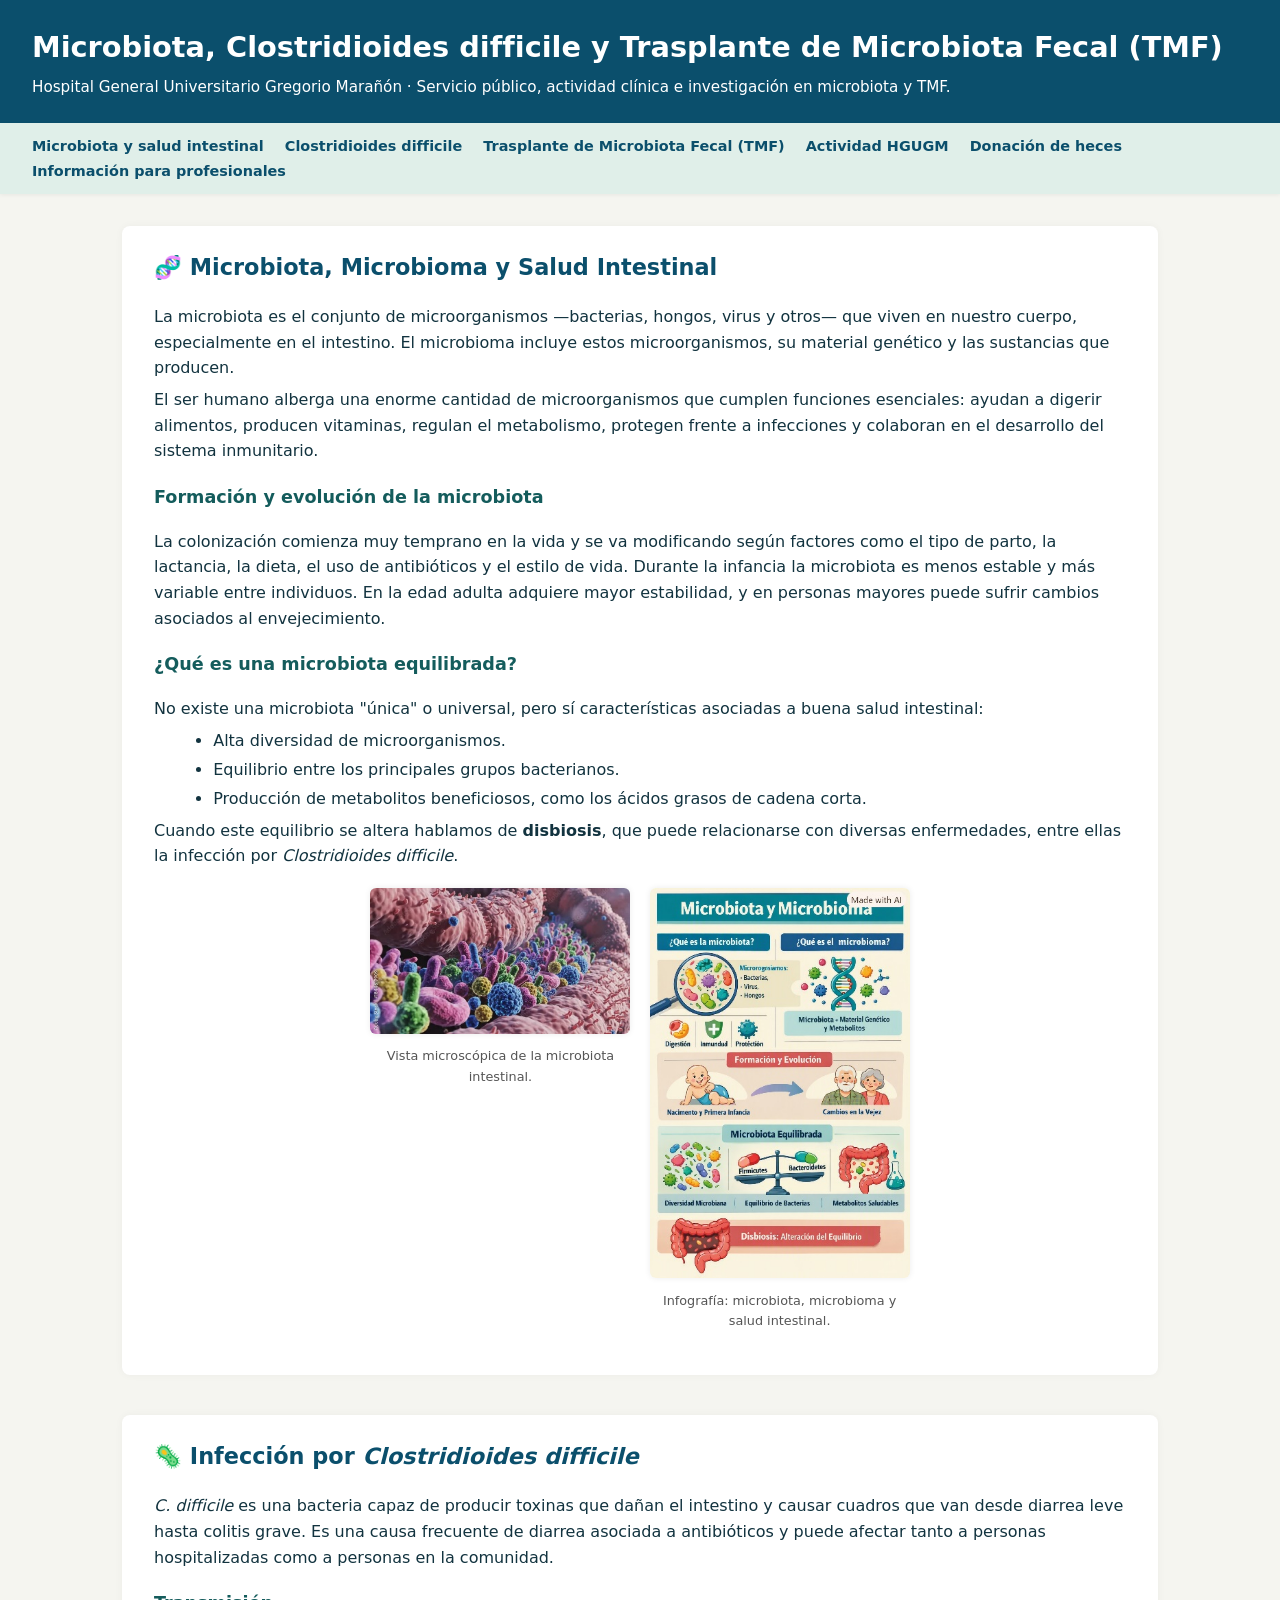
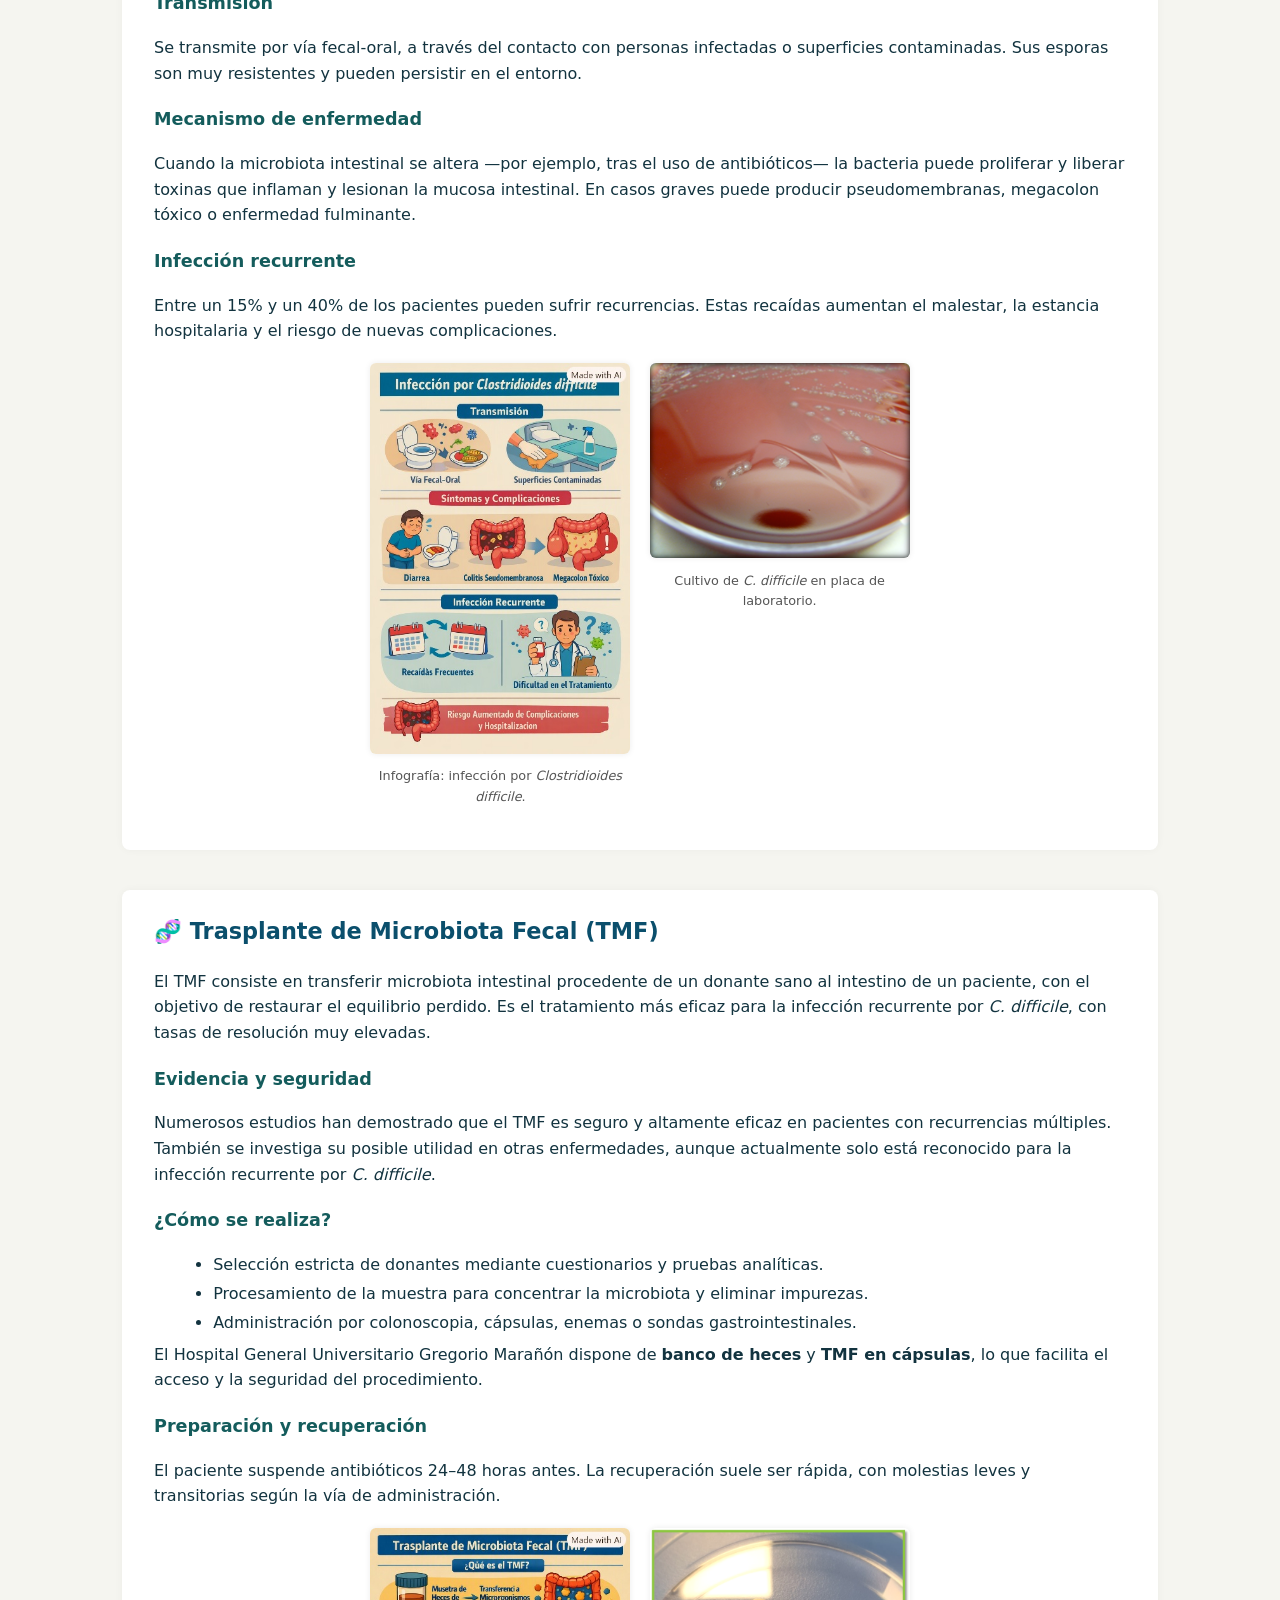
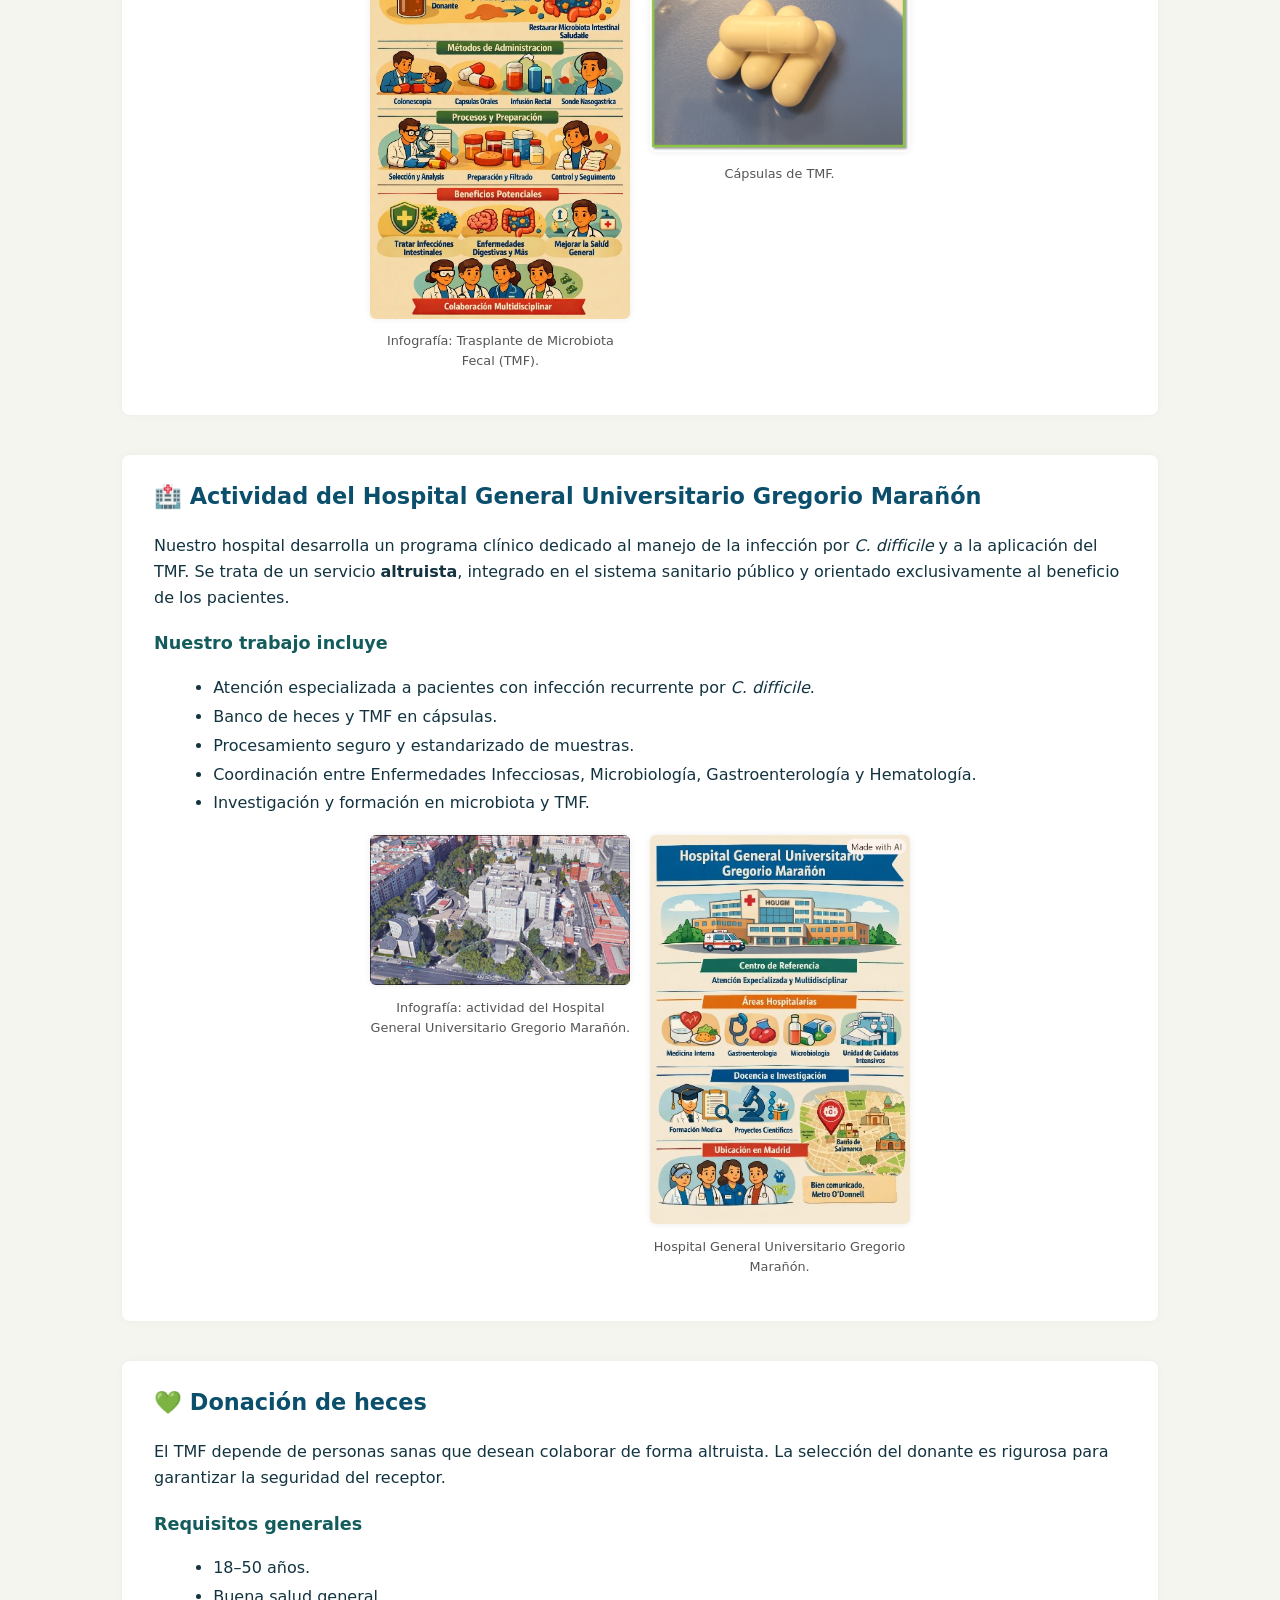
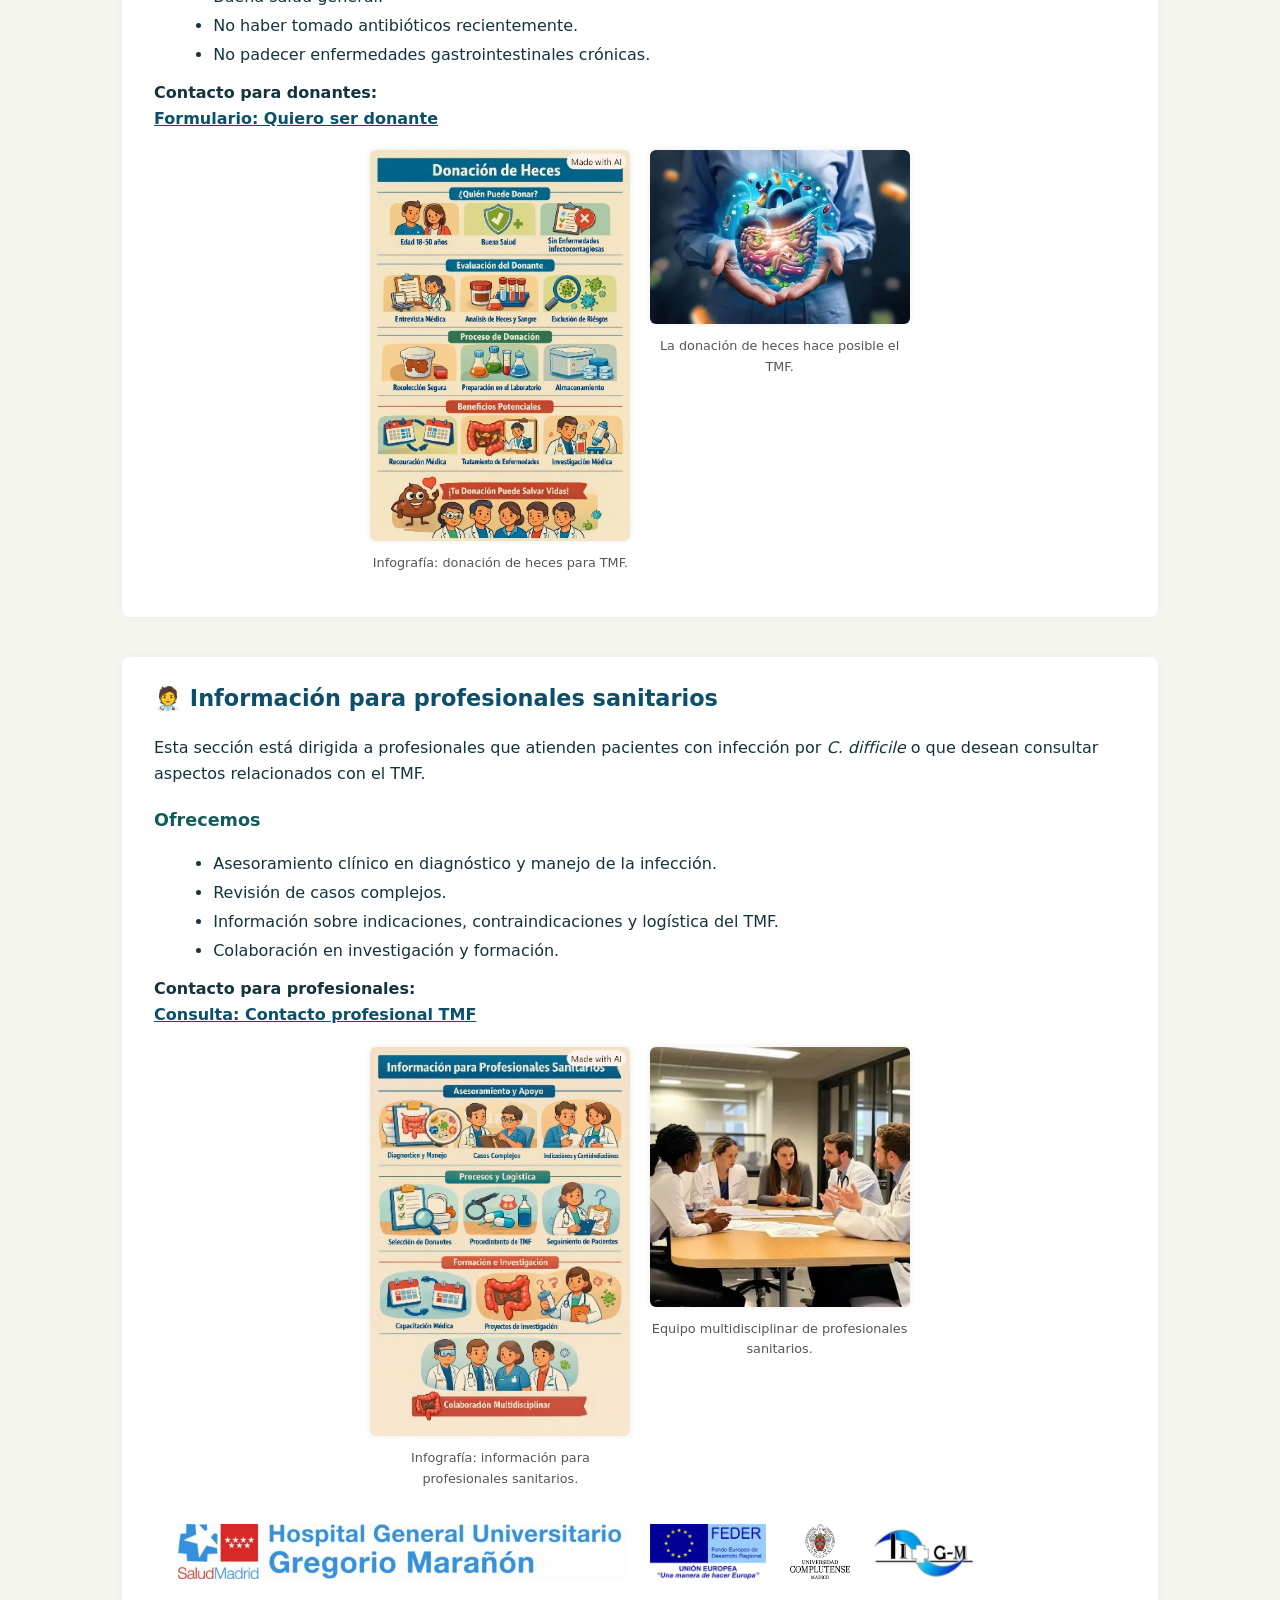
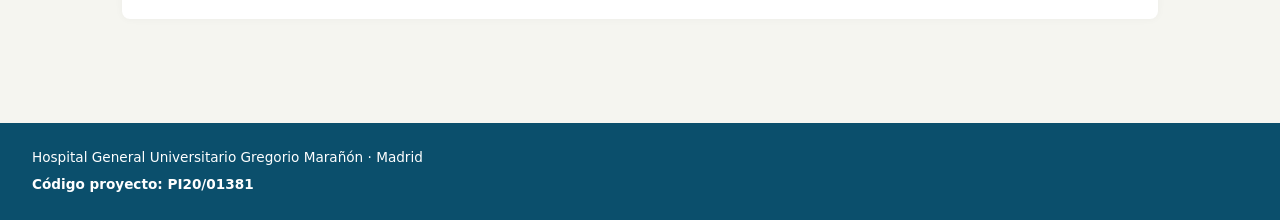
==== index.html @ e0a2af3e "Publicacion inicial de la web informativa sobre microbiota, C. difficile y TMF Sitio estatico de una" ====
<!DOCTYPE html>
<html lang="es">
<head>
<meta charset="UTF-8">
<title>Microbiota, C. difficile y Trasplante de Microbiota Fecal (TMF) - HGUGM</title>
<meta name="viewport" content="width=device-width, initial-scale=1">
<meta name="description" content="Información institucional sobre microbiota, infección por Clostridioides difficile, Trasplante de Microbiota Fecal (TMF), donación de heces y actividad del Hospital General Universitario Gregorio Marañón.">
<style>
  * { box-sizing: border-box; }
  body {
    font-family: system-ui, -apple-system, BlinkMacSystemFont, "Segoe UI", sans-serif;
    margin: 0;
    padding: 0;
    line-height: 1.6;
    color: #12333f;
    background-color: #f5f5f0;
  }
  header {
    background: #0b4f6c;
    color: #ffffff;
    padding: 1.5rem 2rem;
  }
  header h1 {
    margin: 0;
    font-size: 1.8rem;
  }
  header p {
    margin: 0.3rem 0 0;
    font-size: 0.95rem;
  }
  nav {
    background: #e0efe9;
    padding: 0.6rem 2rem;
    position: sticky;
    top: 0;
    z-index: 10;
    box-shadow: 0 1px 4px rgba(0,0,0,0.06);
  }
  nav a {
    margin-right: 1rem;
    text-decoration: none;
    color: #0b4f6c;
    font-weight: 600;
    font-size: 0.9rem;
    white-space: nowrap;
  }
  nav a:hover { text-decoration: underline; }
  main {
    padding: 2rem;
    max-width: 1100px;
    margin: 0 auto;
  }
  section {
    margin-bottom: 2.5rem;
    background: #ffffff;
    padding: 1.5rem 2rem;
    border-radius: 8px;
    box-shadow: 0 0 8px rgba(0,0,0,0.04);
    scroll-margin-top: 70px;
  }
  section h2 {
    margin-top: 0;
    color: #0b4f6c;
    font-size: 1.4rem;
  }
  section h3 {
    color: #145c5c;
    font-size: 1.1rem;
    margin-top: 1.2rem;
  }
  p { margin: 0.4rem 0; }
  ul { margin: 0.4rem 0 0.4rem 1.2rem; }
  li { margin-bottom: 0.2rem; }

  .galeria {
    display: flex;
    gap: 1.2rem;
    flex-wrap: wrap;
    justify-content: center;
    margin: 1.2rem 0;
  }
  .galeria figure {
    margin: 0;
    text-align: center;
    max-width: 260px;
  }
  .galeria img {
    max-width: 100%;
    height: auto;
    border-radius: 6px;
    box-shadow: 0 0 6px rgba(0,0,0,0.08);
  }
  .galeria figcaption {
    font-size: 0.8rem;
    color: #555;
    margin-top: 0.3rem;
  }

  .contacto {
    margin-top: 0.8rem;
    font-weight: 600;
  }
  .contacto a {
    color: #0b4f6c;
  }

  footer {
    background: #0b4f6c;
    color: #ffffff;
    padding: 1.5rem 2rem;
    font-size: 0.85rem;
    margin-top: 2rem;
  }
  footer .codigo {
    margin-top: 0.3rem;
    font-weight: 600;
  }
  .logos {
    display: flex;
    gap: 1.5rem;
    align-items: center;
    flex-wrap: wrap;
    margin-top: 1rem;
    background: #ffffff;
    padding: 1rem 1.5rem;
    border-radius: 8px;
  }
  .logos img {
    max-height: 55px;
    width: auto;
  }

  @media (max-width: 600px) {
    header, main, nav, footer { padding-left: 1rem; padding-right: 1rem; }
    section { padding: 1.2rem; }
  }
</style>
</head>
<body>

<header>
  <h1>Microbiota, Clostridioides difficile y Trasplante de Microbiota Fecal (TMF)</h1>
  <p>Hospital General Universitario Gregorio Marañón · Servicio público, actividad clínica e investigación en microbiota y TMF.</p>
</header>

<nav>
  <a href="#microbiota">Microbiota y salud intestinal</a>
  <a href="#cdiff">Clostridioides difficile</a>
  <a href="#tmf">Trasplante de Microbiota Fecal (TMF)</a>
  <a href="#hgugm">Actividad HGUGM</a>
  <a href="#donacion">Donación de heces</a>
  <a href="#profesionales">Información para profesionales</a>
</nav>

<main>

  <!-- Microbiota -->
  <section id="microbiota">
    <h2>🧬 Microbiota, Microbioma y Salud Intestinal</h2>
    <p>La microbiota es el conjunto de microorganismos —bacterias, hongos, virus y otros— que viven en nuestro cuerpo, especialmente en el intestino. El microbioma incluye estos microorganismos, su material genético y las sustancias que producen.</p>
    <p>El ser humano alberga una enorme cantidad de microorganismos que cumplen funciones esenciales: ayudan a digerir alimentos, producen vitaminas, regulan el metabolismo, protegen frente a infecciones y colaboran en el desarrollo del sistema inmunitario.</p>

    <h3>Formación y evolución de la microbiota</h3>
    <p>La colonización comienza muy temprano en la vida y se va modificando según factores como el tipo de parto, la lactancia, la dieta, el uso de antibióticos y el estilo de vida. Durante la infancia la microbiota es menos estable y más variable entre individuos. En la edad adulta adquiere mayor estabilidad, y en personas mayores puede sufrir cambios asociados al envejecimiento.</p>

    <h3>¿Qué es una microbiota equilibrada?</h3>
    <p>No existe una microbiota "única" o universal, pero sí características asociadas a buena salud intestinal:</p>
    <ul>
      <li>Alta diversidad de microorganismos.</li>
      <li>Equilibrio entre los principales grupos bacterianos.</li>
      <li>Producción de metabolitos beneficiosos, como los ácidos grasos de cadena corta.</li>
    </ul>
    <p>Cuando este equilibrio se altera hablamos de <strong>disbiosis</strong>, que puede relacionarse con diversas enfermedades, entre ellas la infección por <em>Clostridioides difficile</em>.</p>

    <div class="galeria">
      <figure>
        <img src="images/microbiota-foto.jpeg" alt="Vista microscópica de la microbiota intestinal">
        <figcaption>Vista microscópica de la microbiota intestinal.</figcaption>
      </figure>
      <figure>
        <img src="images/infografia-microbiota.jpeg" alt="Infografía sobre microbiota y salud intestinal">
        <figcaption>Infografía: microbiota, microbioma y salud intestinal.</figcaption>
      </figure>
    </div>
  </section>

  <!-- C. difficile -->
  <section id="cdiff">
    <h2>🦠 Infección por <em>Clostridioides difficile</em></h2>
    <p><em>C. difficile</em> es una bacteria capaz de producir toxinas que dañan el intestino y causar cuadros que van desde diarrea leve hasta colitis grave. Es una causa frecuente de diarrea asociada a antibióticos y puede afectar tanto a personas hospitalizadas como a personas en la comunidad.</p>

    <h3>Transmisión</h3>
    <p>Se transmite por vía fecal-oral, a través del contacto con personas infectadas o superficies contaminadas. Sus esporas son muy resistentes y pueden persistir en el entorno.</p>

    <h3>Mecanismo de enfermedad</h3>
    <p>Cuando la microbiota intestinal se altera —por ejemplo, tras el uso de antibióticos— la bacteria puede proliferar y liberar toxinas que inflaman y lesionan la mucosa intestinal. En casos graves puede producir pseudomembranas, megacolon tóxico o enfermedad fulminante.</p>

    <h3>Infección recurrente</h3>
    <p>Entre un 15% y un 40% de los pacientes pueden sufrir recurrencias. Estas recaídas aumentan el malestar, la estancia hospitalaria y el riesgo de nuevas complicaciones.</p>

    <div class="galeria">
      <figure>
        <img src="images/infografia-cdifficile.jpeg" alt="Infografía sobre infección por Clostridioides difficile">
        <figcaption>Infografía: infección por <em>Clostridioides difficile</em>.</figcaption>
      </figure>
      <figure>
        <img src="images/cdifficile-foto.png" alt="Cultivo de Clostridioides difficile en placa de laboratorio">
        <figcaption>Cultivo de <em>C. difficile</em> en placa de laboratorio.</figcaption>
      </figure>
    </div>
  </section>

  <!-- TMF -->
  <section id="tmf">
    <h2>🧬 Trasplante de Microbiota Fecal (TMF)</h2>
    <p>El TMF consiste en transferir microbiota intestinal procedente de un donante sano al intestino de un paciente, con el objetivo de restaurar el equilibrio perdido. Es el tratamiento más eficaz para la infección recurrente por <em>C. difficile</em>, con tasas de resolución muy elevadas.</p>

    <h3>Evidencia y seguridad</h3>
    <p>Numerosos estudios han demostrado que el TMF es seguro y altamente eficaz en pacientes con recurrencias múltiples. También se investiga su posible utilidad en otras enfermedades, aunque actualmente solo está reconocido para la infección recurrente por <em>C. difficile</em>.</p>

    <h3>¿Cómo se realiza?</h3>
    <ul>
      <li>Selección estricta de donantes mediante cuestionarios y pruebas analíticas.</li>
      <li>Procesamiento de la muestra para concentrar la microbiota y eliminar impurezas.</li>
      <li>Administración por colonoscopia, cápsulas, enemas o sondas gastrointestinales.</li>
    </ul>
    <p>El Hospital General Universitario Gregorio Marañón dispone de <strong>banco de heces</strong> y <strong>TMF en cápsulas</strong>, lo que facilita el acceso y la seguridad del procedimiento.</p>

    <h3>Preparación y recuperación</h3>
    <p>El paciente suspende antibióticos 24–48 horas antes. La recuperación suele ser rápida, con molestias leves y transitorias según la vía de administración.</p>

    <div class="galeria">
      <figure>
        <img src="images/infografia-tmf.jpeg" alt="Infografía sobre Trasplante de Microbiota Fecal">
        <figcaption>Infografía: Trasplante de Microbiota Fecal (TMF).</figcaption>
      </figure>
      <figure>
        <img src="images/tmf-foto.png" alt="Cápsulas utilizadas para el Trasplante de Microbiota Fecal">
        <figcaption>Cápsulas de TMF.</figcaption>
      </figure>
    </div>
  </section>

  <!-- Actividad HGUGM -->
  <section id="hgugm">
    <h2>🏥 Actividad del Hospital General Universitario Gregorio Marañón</h2>
    <p>Nuestro hospital desarrolla un programa clínico dedicado al manejo de la infección por <em>C. difficile</em> y a la aplicación del TMF. Se trata de un servicio <strong>altruista</strong>, integrado en el sistema sanitario público y orientado exclusivamente al beneficio de los pacientes.</p>

    <h3>Nuestro trabajo incluye</h3>
    <ul>
      <li>Atención especializada a pacientes con infección recurrente por <em>C. difficile</em>.</li>
      <li>Banco de heces y TMF en cápsulas.</li>
      <li>Procesamiento seguro y estandarizado de muestras.</li>
      <li>Coordinación entre Enfermedades Infecciosas, Microbiología, Gastroenterología y Hematología.</li>
      <li>Investigación y formación en microbiota y TMF.</li>
    </ul>

    <div class="galeria">
      <figure>
        <img src="images/infografia-hgugm.png" alt="Infografía sobre actividad del Hospital Gregorio Marañón">
        <figcaption>Infografía: actividad del Hospital General Universitario Gregorio Marañón.</figcaption>
      </figure>
      <figure>
        <img src="images/hgugm-foto.jpeg" alt="Vista aérea del Hospital General Universitario Gregorio Marañón">
        <figcaption>Hospital General Universitario Gregorio Marañón.</figcaption>
      </figure>
    </div>
  </section>

  <!-- Donación de heces -->
  <section id="donacion">
    <h2>💚 Donación de heces</h2>
    <p>El TMF depende de personas sanas que desean colaborar de forma altruista. La selección del donante es rigurosa para garantizar la seguridad del receptor.</p>

    <h3>Requisitos generales</h3>
    <ul>
      <li>18–50 años.</li>
      <li>Buena salud general.</li>
      <li>No haber tomado antibióticos recientemente.</li>
      <li>No padecer enfermedades gastrointestinales crónicas.</li>
    </ul>

    <div class="contacto">
      Contacto para donantes:<br>
      <a href="#">Formulario: Quiero ser donante</a>
    </div>

    <div class="galeria">
      <figure>
        <img src="images/infografia-donacion.jpeg" alt="Infografía sobre donación de heces">
        <figcaption>Infografía: donación de heces para TMF.</figcaption>
      </figure>
      <figure>
        <img src="images/donacion-foto.png" alt="Ilustración de la microbiota intestinal en manos">
        <figcaption>La donación de heces hace posible el TMF.</figcaption>
      </figure>
    </div>
  </section>

  <!-- Profesionales sanitarios -->
  <section id="profesionales">
    <h2>🧑‍⚕️ Información para profesionales sanitarios</h2>
    <p>Esta sección está dirigida a profesionales que atienden pacientes con infección por <em>C. difficile</em> o que desean consultar aspectos relacionados con el TMF.</p>

    <h3>Ofrecemos</h3>
    <ul>
      <li>Asesoramiento clínico en diagnóstico y manejo de la infección.</li>
      <li>Revisión de casos complejos.</li>
      <li>Información sobre indicaciones, contraindicaciones y logística del TMF.</li>
      <li>Colaboración en investigación y formación.</li>
    </ul>

    <div class="contacto">
      Contacto para profesionales:<br>
      <a href="#">Consulta: Contacto profesional TMF</a>
    </div>

    <div class="galeria">
      <figure>
        <img src="images/infografia-profesionales.jpeg" alt="Infografía sobre información para profesionales sanitarios">
        <figcaption>Infografía: información para profesionales sanitarios.</figcaption>
      </figure>
      <figure>
        <img src="images/profesionales-foto.jpeg" alt="Equipo de profesionales sanitarios reunido">
        <figcaption>Equipo multidisciplinar de profesionales sanitarios.</figcaption>
      </figure>
    </div>

    <div class="logos">
      <img src="images/logo-hgugm.jpeg" alt="Logo Hospital General Universitario Gregorio Marañón">
      <img src="images/logo-feder.png" alt="Logo Fondo Europeo de Desarrollo Regional - Unión Europea">
      <img src="images/logo-ucm.png" alt="Logo Universidad Complutense de Madrid">
      <img src="images/logo-iisgm.png" alt="Logo IiSGM">
    </div>
  </section>

</main>

<footer>
  <div>Hospital General Universitario Gregorio Marañón · Madrid</div>
  <div class="codigo">Código proyecto: PI20/01381</div>
</footer>

</body>
</html>
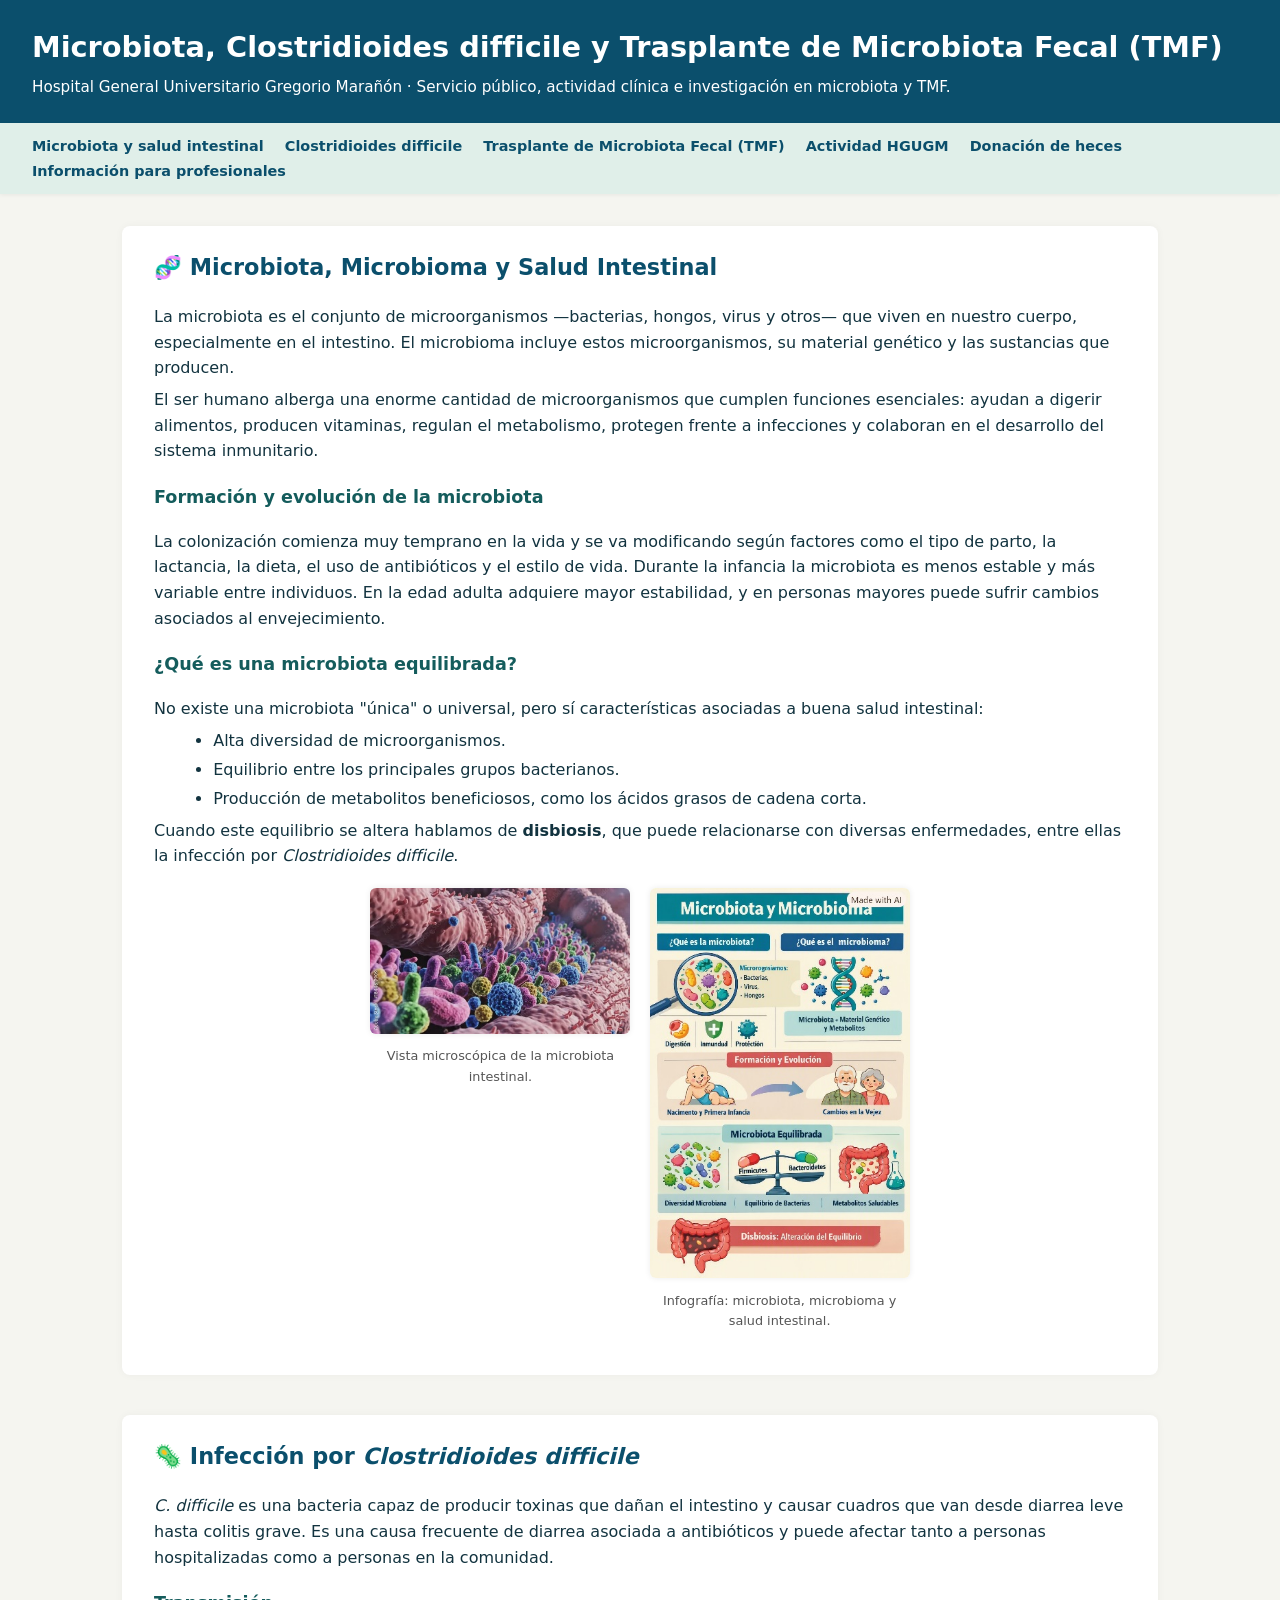
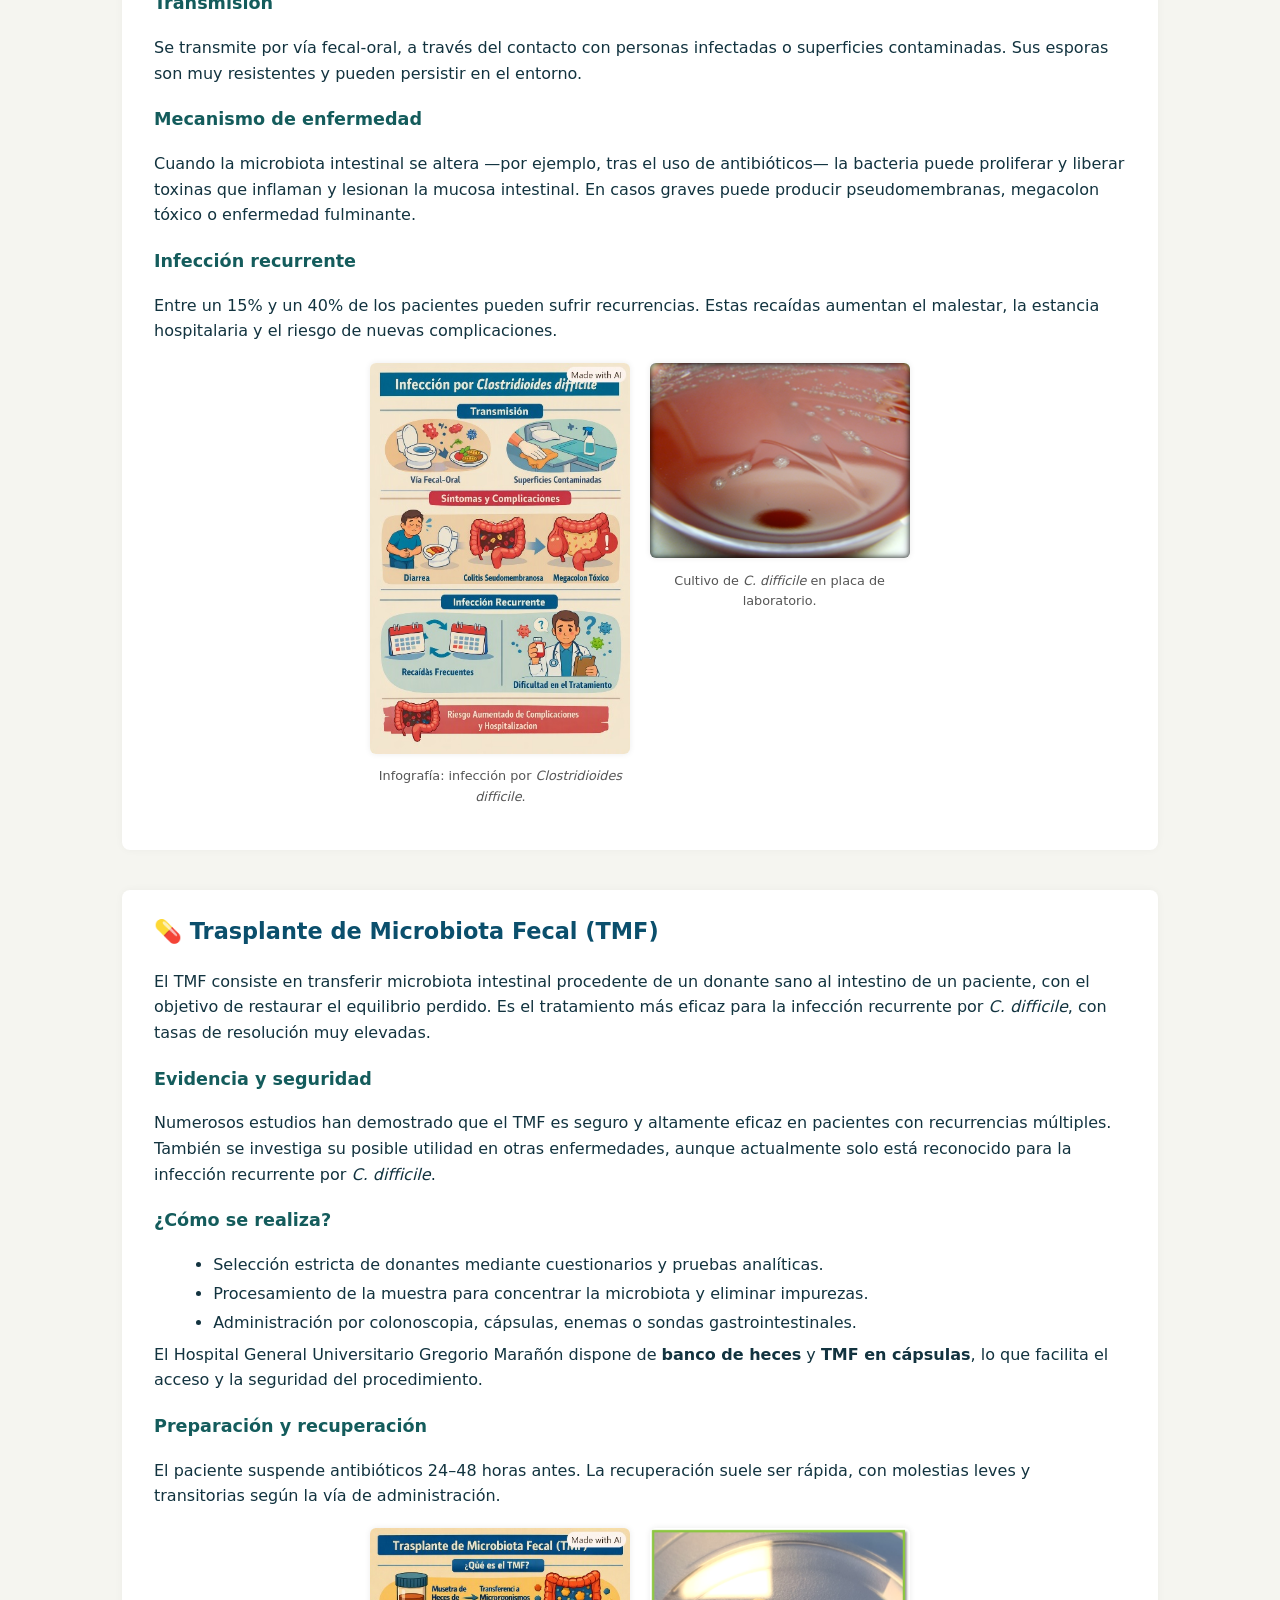
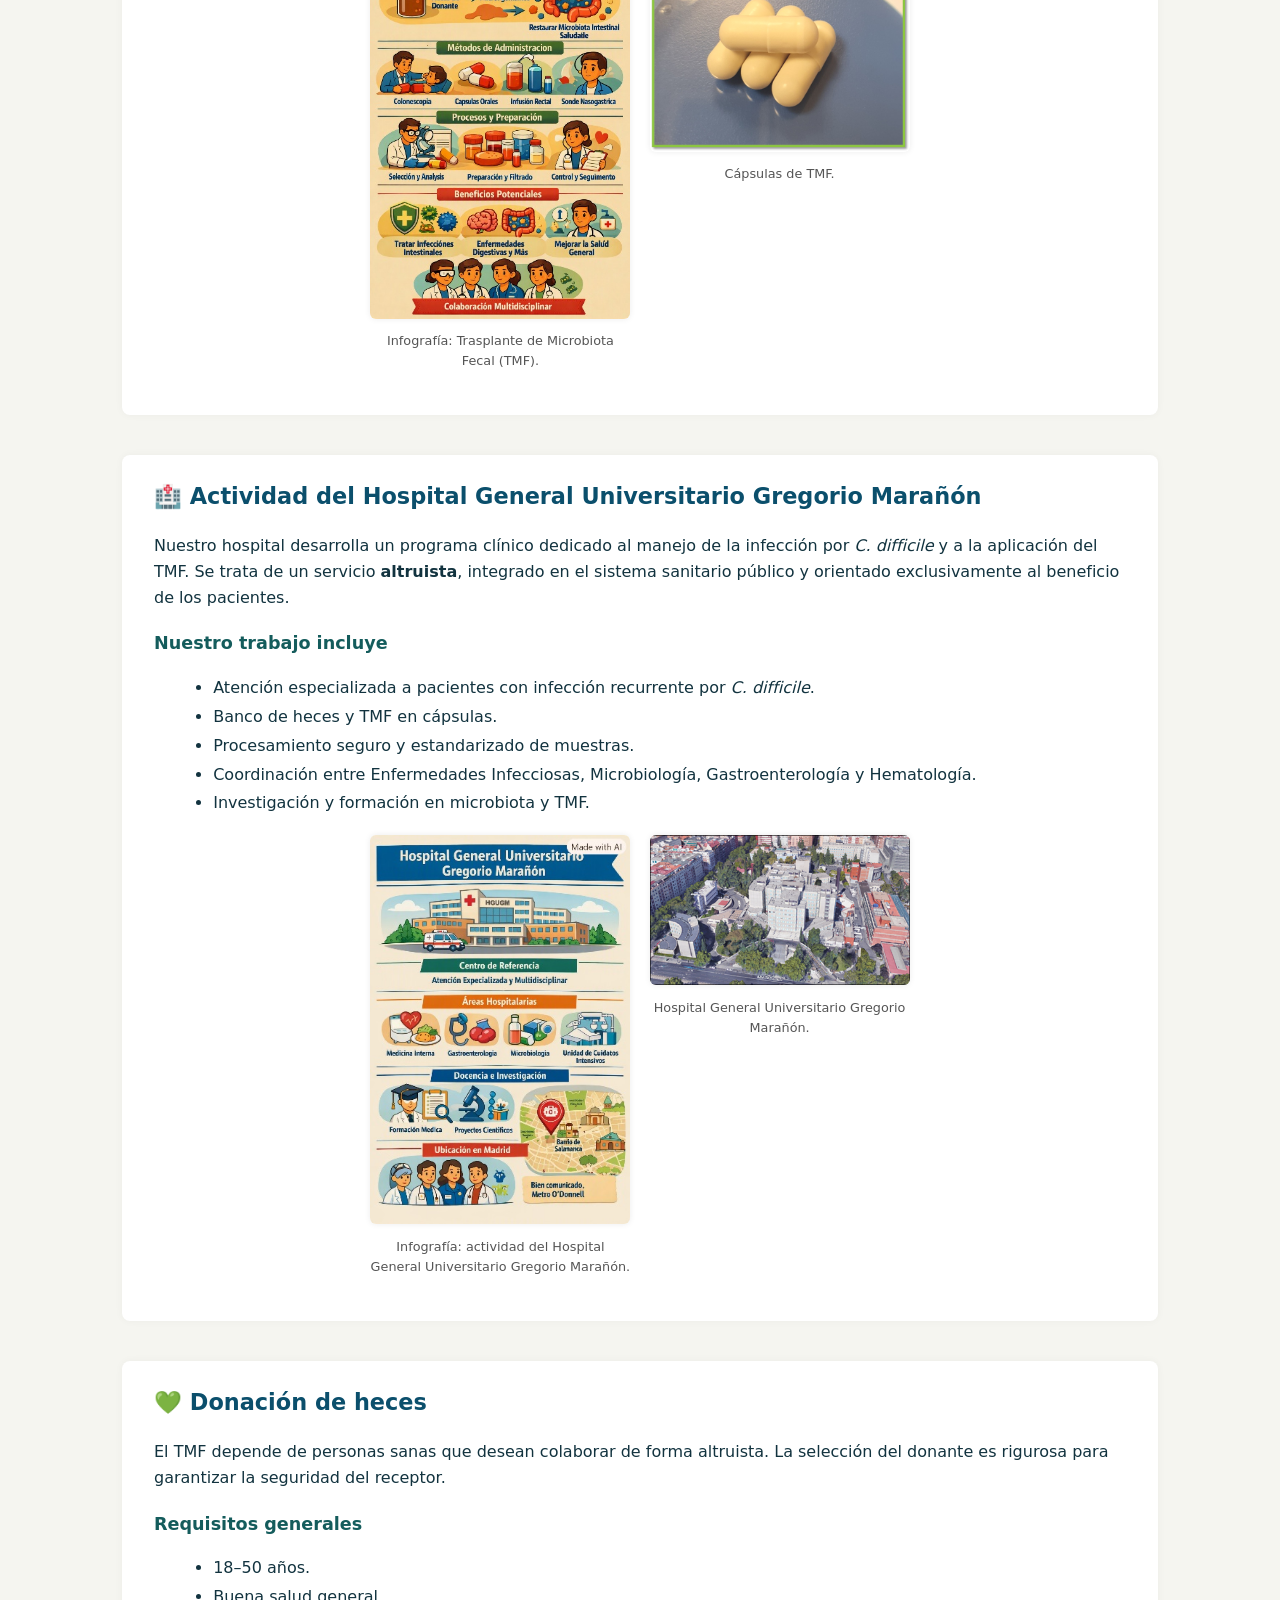
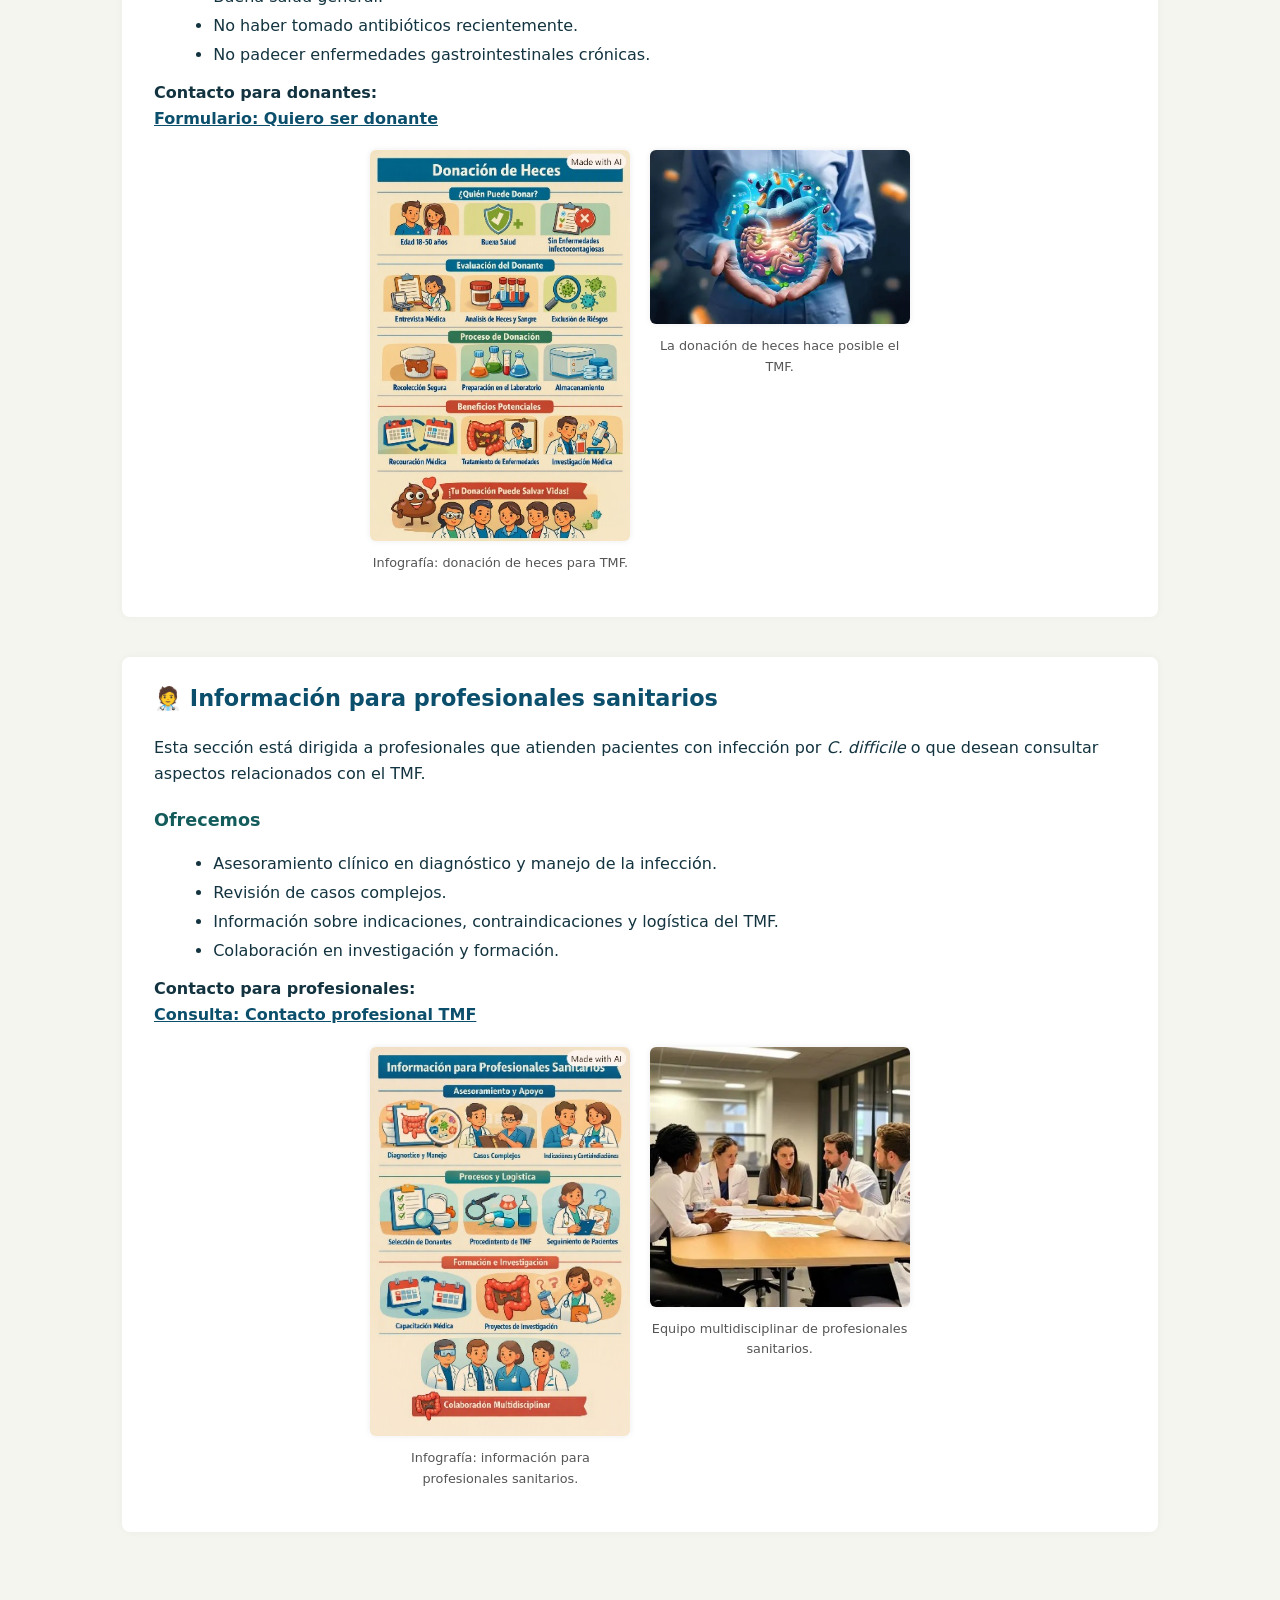
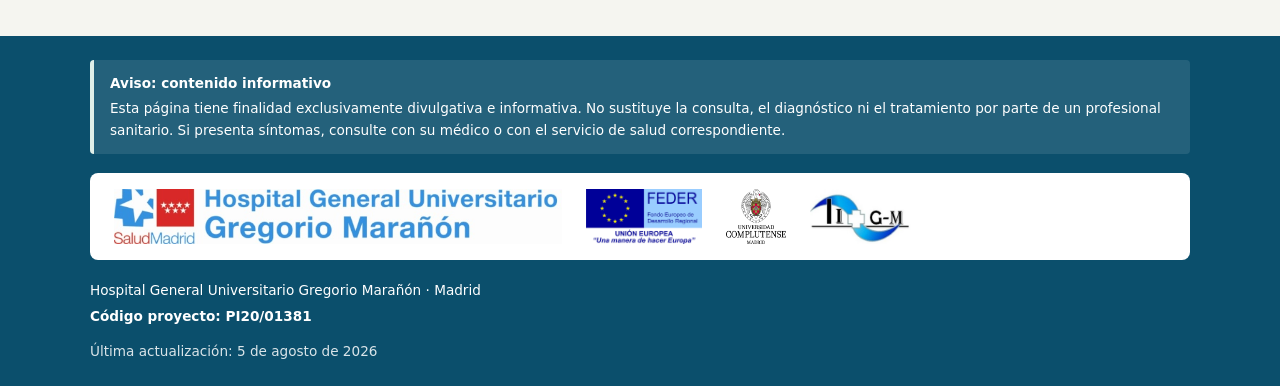
==== commit 339b82ae: "Mejoras tecnicas, accesibilidad y noindex provisional - Corrige el par de imagenes del HGUGM, que es" ====
--- a/index.html
+++ b/index.html
@@ -5,8 +5,35 @@
 <title>Microbiota, C. difficile y Trasplante de Microbiota Fecal (TMF) - HGUGM</title>
 <meta name="viewport" content="width=device-width, initial-scale=1">
 <meta name="description" content="Información institucional sobre microbiota, infección por Clostridioides difficile, Trasplante de Microbiota Fecal (TMF), donación de heces y actividad del Hospital General Universitario Gregorio Marañón.">
+
+<!-- Provisional: impide la indexación en buscadores mientras el contenido no esté aprobado.
+     Eliminar esta línea para publicar de forma definitiva. -->
+<meta name="robots" content="noindex, nofollow">
+
+<link rel="canonical" href="https://jmorecru.github.io/pagina-web-microbiota-tmf/">
+<meta name="theme-color" content="#0b4f6c">
+
+<!-- Open Graph: vista previa al compartir el enlace (WhatsApp, redes sociales) -->
+<meta property="og:type" content="website">
+<meta property="og:locale" content="es_ES">
+<meta property="og:site_name" content="Hospital General Universitario Gregorio Marañón">
+<meta property="og:title" content="Microbiota, C. difficile y Trasplante de Microbiota Fecal (TMF)">
+<meta property="og:description" content="Información sobre microbiota intestinal, infección por Clostridioides difficile, Trasplante de Microbiota Fecal, donación de heces y actividad del Hospital General Universitario Gregorio Marañón.">
+<meta property="og:url" content="https://jmorecru.github.io/pagina-web-microbiota-tmf/">
+<meta property="og:image" content="https://jmorecru.github.io/pagina-web-microbiota-tmf/images/microbiota-foto.jpeg">
+<meta property="og:image:width" content="442">
+<meta property="og:image:height" content="248">
+<meta property="og:image:alt" content="Vista microscópica de la microbiota intestinal">
+<meta name="twitter:card" content="summary_large_image">
+<meta name="twitter:title" content="Microbiota, C. difficile y Trasplante de Microbiota Fecal (TMF)">
+<meta name="twitter:description" content="Información institucional del Hospital General Universitario Gregorio Marañón sobre microbiota, C. difficile y TMF.">
+<meta name="twitter:image" content="https://jmorecru.github.io/pagina-web-microbiota-tmf/images/microbiota-foto.jpeg">
+
+<link rel="icon" href="data:image/svg+xml,%3Csvg xmlns='http://www.w3.org/2000/svg' viewBox='0 0 32 32'%3E%3Crect width='32' height='32' rx='6' fill='%230b4f6c'/%3E%3Cpath d='M11 6c0 6 10 8 10 14a5 5 0 0 1-10 0c0-6 10-8 10-14' fill='none' stroke='%23e0efe9' stroke-width='2.5' stroke-linecap='round'/%3E%3C/svg%3E">
+
 <style>
   * { box-sizing: border-box; }
+  html { scroll-behavior: smooth; }
   body {
     font-family: system-ui, -apple-system, BlinkMacSystemFont, "Segoe UI", sans-serif;
     margin: 0;
@@ -15,6 +42,30 @@
     color: #12333f;
     background-color: #f5f5f0;
   }
+
+  /* Enlace de salto, visible solo al navegar con teclado */
+  .skip-link {
+    position: absolute;
+    left: -9999px;
+    top: 0;
+    background: #ffffff;
+    color: #0b4f6c;
+    padding: 0.6rem 1rem;
+    font-weight: 700;
+    z-index: 100;
+  }
+  .skip-link:focus {
+    left: 0.5rem;
+    top: 0.5rem;
+  }
+
+  /* Foco visible y consistente para navegación por teclado */
+  a:focus-visible, .skip-link:focus {
+    outline: 3px solid #145c5c;
+    outline-offset: 2px;
+    border-radius: 2px;
+  }
+
   header {
     background: #0b4f6c;
     color: #ffffff;
@@ -72,6 +123,9 @@
   ul { margin: 0.4rem 0 0.4rem 1.2rem; }
   li { margin-bottom: 0.2rem; }
 
+  /* Emoji decorativo: no aporta información, se oculta a lectores de pantalla */
+  .ico { font-style: normal; }
+
   .galeria {
     display: flex;
     gap: 1.2rem;
@@ -111,16 +165,33 @@
     font-size: 0.85rem;
     margin-top: 2rem;
   }
+  footer a { color: #e0efe9; }
+  .footer-inner {
+    max-width: 1100px;
+    margin: 0 auto;
+  }
   footer .codigo {
     margin-top: 0.3rem;
     font-weight: 600;
+  }
+  .aviso {
+    background: rgba(255,255,255,0.1);
+    border-left: 4px solid #e0efe9;
+    padding: 0.8rem 1rem;
+    border-radius: 4px;
+    margin-bottom: 1.2rem;
+  }
+  .aviso strong { display: block; margin-bottom: 0.2rem; }
+  .actualizado {
+    margin-top: 0.8rem;
+    opacity: 0.85;
   }
   .logos {
     display: flex;
     gap: 1.5rem;
     align-items: center;
     flex-wrap: wrap;
-    margin-top: 1rem;
+    margin: 0 0 1.2rem;
     background: #ffffff;
     padding: 1rem 1.5rem;
     border-radius: 8px;
@@ -128,22 +199,29 @@
   .logos img {
     max-height: 55px;
     width: auto;
+    height: auto;
   }
 
   @media (max-width: 600px) {
     header, main, nav, footer { padding-left: 1rem; padding-right: 1rem; }
     section { padding: 1.2rem; }
   }
+
+  @media (prefers-reduced-motion: reduce) {
+    html { scroll-behavior: auto; }
+  }
 </style>
 </head>
 <body>
+
+<a class="skip-link" href="#contenido">Saltar al contenido principal</a>
 
 <header>
   <h1>Microbiota, Clostridioides difficile y Trasplante de Microbiota Fecal (TMF)</h1>
   <p>Hospital General Universitario Gregorio Marañón · Servicio público, actividad clínica e investigación en microbiota y TMF.</p>
 </header>
 
-<nav>
+<nav aria-label="Secciones de la página">
   <a href="#microbiota">Microbiota y salud intestinal</a>
   <a href="#cdiff">Clostridioides difficile</a>
   <a href="#tmf">Trasplante de Microbiota Fecal (TMF)</a>
@@ -152,11 +230,11 @@
   <a href="#profesionales">Información para profesionales</a>
 </nav>
 
-<main>
+<main id="contenido">
 
   <!-- Microbiota -->
   <section id="microbiota">
-    <h2>🧬 Microbiota, Microbioma y Salud Intestinal</h2>
+    <h2><span class="ico" aria-hidden="true">🧬</span> Microbiota, Microbioma y Salud Intestinal</h2>
     <p>La microbiota es el conjunto de microorganismos —bacterias, hongos, virus y otros— que viven en nuestro cuerpo, especialmente en el intestino. El microbioma incluye estos microorganismos, su material genético y las sustancias que producen.</p>
     <p>El ser humano alberga una enorme cantidad de microorganismos que cumplen funciones esenciales: ayudan a digerir alimentos, producen vitaminas, regulan el metabolismo, protegen frente a infecciones y colaboran en el desarrollo del sistema inmunitario.</p>
 
@@ -174,11 +252,11 @@
 
     <div class="galeria">
       <figure>
-        <img src="images/microbiota-foto.jpeg" alt="Vista microscópica de la microbiota intestinal">
+        <img src="images/microbiota-foto.jpeg" alt="Vista microscópica de la microbiota intestinal" width="442" height="248" fetchpriority="high" decoding="async">
         <figcaption>Vista microscópica de la microbiota intestinal.</figcaption>
       </figure>
       <figure>
-        <img src="images/infografia-microbiota.jpeg" alt="Infografía sobre microbiota y salud intestinal">
+        <img src="images/infografia-microbiota.jpeg" alt="Infografía sobre microbiota y salud intestinal" width="379" height="569" loading="lazy" decoding="async">
         <figcaption>Infografía: microbiota, microbioma y salud intestinal.</figcaption>
       </figure>
     </div>
@@ -186,7 +264,7 @@
 
   <!-- C. difficile -->
   <section id="cdiff">
-    <h2>🦠 Infección por <em>Clostridioides difficile</em></h2>
+    <h2><span class="ico" aria-hidden="true">🦠</span> Infección por <em>Clostridioides difficile</em></h2>
     <p><em>C. difficile</em> es una bacteria capaz de producir toxinas que dañan el intestino y causar cuadros que van desde diarrea leve hasta colitis grave. Es una causa frecuente de diarrea asociada a antibióticos y puede afectar tanto a personas hospitalizadas como a personas en la comunidad.</p>
 
     <h3>Transmisión</h3>
@@ -200,11 +278,11 @@
 
     <div class="galeria">
       <figure>
-        <img src="images/infografia-cdifficile.jpeg" alt="Infografía sobre infección por Clostridioides difficile">
+        <img src="images/infografia-cdifficile.jpeg" alt="Infografía sobre infección por Clostridioides difficile" width="410" height="616" loading="lazy" decoding="async">
         <figcaption>Infografía: infección por <em>Clostridioides difficile</em>.</figcaption>
       </figure>
       <figure>
-        <img src="images/cdifficile-foto.png" alt="Cultivo de Clostridioides difficile en placa de laboratorio">
+        <img src="images/cdifficile-foto.png" alt="Cultivo de Clostridioides difficile en placa de laboratorio" width="312" height="234" loading="lazy" decoding="async">
         <figcaption>Cultivo de <em>C. difficile</em> en placa de laboratorio.</figcaption>
       </figure>
     </div>
@@ -212,7 +290,7 @@
 
   <!-- TMF -->
   <section id="tmf">
-    <h2>🧬 Trasplante de Microbiota Fecal (TMF)</h2>
+    <h2><span class="ico" aria-hidden="true">💊</span> Trasplante de Microbiota Fecal (TMF)</h2>
     <p>El TMF consiste en transferir microbiota intestinal procedente de un donante sano al intestino de un paciente, con el objetivo de restaurar el equilibrio perdido. Es el tratamiento más eficaz para la infección recurrente por <em>C. difficile</em>, con tasas de resolución muy elevadas.</p>
 
     <h3>Evidencia y seguridad</h3>
@@ -231,11 +309,11 @@
 
     <div class="galeria">
       <figure>
-        <img src="images/infografia-tmf.jpeg" alt="Infografía sobre Trasplante de Microbiota Fecal">
+        <img src="images/infografia-tmf.jpeg" alt="Infografía sobre Trasplante de Microbiota Fecal" width="411" height="617" loading="lazy" decoding="async">
         <figcaption>Infografía: Trasplante de Microbiota Fecal (TMF).</figcaption>
       </figure>
       <figure>
-        <img src="images/tmf-foto.png" alt="Cápsulas utilizadas para el Trasplante de Microbiota Fecal">
+        <img src="images/tmf-foto.png" alt="Cápsulas utilizadas para el Trasplante de Microbiota Fecal" width="355" height="305" loading="lazy" decoding="async">
         <figcaption>Cápsulas de TMF.</figcaption>
       </figure>
     </div>
@@ -243,7 +321,7 @@
 
   <!-- Actividad HGUGM -->
   <section id="hgugm">
-    <h2>🏥 Actividad del Hospital General Universitario Gregorio Marañón</h2>
+    <h2><span class="ico" aria-hidden="true">🏥</span> Actividad del Hospital General Universitario Gregorio Marañón</h2>
     <p>Nuestro hospital desarrolla un programa clínico dedicado al manejo de la infección por <em>C. difficile</em> y a la aplicación del TMF. Se trata de un servicio <strong>altruista</strong>, integrado en el sistema sanitario público y orientado exclusivamente al beneficio de los pacientes.</p>
 
     <h3>Nuestro trabajo incluye</h3>
@@ -257,11 +335,11 @@
 
     <div class="galeria">
       <figure>
-        <img src="images/infografia-hgugm.png" alt="Infografía sobre actividad del Hospital Gregorio Marañón">
+        <img src="images/infografia-hgugm.jpeg" alt="Infografía sobre actividad del Hospital Gregorio Marañón" width="358" height="536" loading="lazy" decoding="async">
         <figcaption>Infografía: actividad del Hospital General Universitario Gregorio Marañón.</figcaption>
       </figure>
       <figure>
-        <img src="images/hgugm-foto.jpeg" alt="Vista aérea del Hospital General Universitario Gregorio Marañón">
+        <img src="images/hgugm-foto.png" alt="Vista aérea del Hospital General Universitario Gregorio Marañón" width="405" height="234" loading="lazy" decoding="async">
         <figcaption>Hospital General Universitario Gregorio Marañón.</figcaption>
       </figure>
     </div>
@@ -269,7 +347,7 @@
 
   <!-- Donación de heces -->
   <section id="donacion">
-    <h2>💚 Donación de heces</h2>
+    <h2><span class="ico" aria-hidden="true">💚</span> Donación de heces</h2>
     <p>El TMF depende de personas sanas que desean colaborar de forma altruista. La selección del donante es rigurosa para garantizar la seguridad del receptor.</p>
 
     <h3>Requisitos generales</h3>
@@ -282,16 +360,17 @@
 
     <div class="contacto">
       Contacto para donantes:<br>
+      <!-- PENDIENTE: sustituir "#" por el mailto o la URL del formulario definitivo -->
       <a href="#">Formulario: Quiero ser donante</a>
     </div>
 
     <div class="galeria">
       <figure>
-        <img src="images/infografia-donacion.jpeg" alt="Infografía sobre donación de heces">
+        <img src="images/infografia-donacion.jpeg" alt="Infografía sobre donación de heces" width="369" height="554" loading="lazy" decoding="async">
         <figcaption>Infografía: donación de heces para TMF.</figcaption>
       </figure>
       <figure>
-        <img src="images/donacion-foto.png" alt="Ilustración de la microbiota intestinal en manos">
+        <img src="images/donacion-foto.png" alt="Ilustración de la microbiota intestinal en manos" width="474" height="316" loading="lazy" decoding="async">
         <figcaption>La donación de heces hace posible el TMF.</figcaption>
       </figure>
     </div>
@@ -299,7 +378,7 @@
 
   <!-- Profesionales sanitarios -->
   <section id="profesionales">
-    <h2>🧑‍⚕️ Información para profesionales sanitarios</h2>
+    <h2><span class="ico" aria-hidden="true">🧑‍⚕️</span> Información para profesionales sanitarios</h2>
     <p>Esta sección está dirigida a profesionales que atienden pacientes con infección por <em>C. difficile</em> o que desean consultar aspectos relacionados con el TMF.</p>
 
     <h3>Ofrecemos</h3>
@@ -312,33 +391,46 @@
 
     <div class="contacto">
       Contacto para profesionales:<br>
+      <!-- PENDIENTE: sustituir "#" por el mailto o la URL del formulario definitivo -->
       <a href="#">Consulta: Contacto profesional TMF</a>
     </div>
 
     <div class="galeria">
       <figure>
-        <img src="images/infografia-profesionales.jpeg" alt="Infografía sobre información para profesionales sanitarios">
+        <img src="images/infografia-profesionales.jpeg" alt="Infografía sobre información para profesionales sanitarios" width="316" height="473" loading="lazy" decoding="async">
         <figcaption>Infografía: información para profesionales sanitarios.</figcaption>
       </figure>
       <figure>
-        <img src="images/profesionales-foto.jpeg" alt="Equipo de profesionales sanitarios reunido">
+        <img src="images/profesionales-foto.jpeg" alt="Equipo de profesionales sanitarios reunido" width="427" height="427" loading="lazy" decoding="async">
         <figcaption>Equipo multidisciplinar de profesionales sanitarios.</figcaption>
       </figure>
     </div>
+  </section>
+
+</main>
+
+<footer>
+  <div class="footer-inner">
+
+    <div class="aviso">
+      <strong>Aviso: contenido informativo</strong>
+      Esta página tiene finalidad exclusivamente divulgativa e informativa. No sustituye la consulta,
+      el diagnóstico ni el tratamiento por parte de un profesional sanitario. Si presenta síntomas,
+      consulte con su médico o con el servicio de salud correspondiente.
+    </div>
 
     <div class="logos">
-      <img src="images/logo-hgugm.jpeg" alt="Logo Hospital General Universitario Gregorio Marañón">
-      <img src="images/logo-feder.png" alt="Logo Fondo Europeo de Desarrollo Regional - Unión Europea">
-      <img src="images/logo-ucm.png" alt="Logo Universidad Complutense de Madrid">
-      <img src="images/logo-iisgm.png" alt="Logo IiSGM">
-    </div>
-  </section>
-
-</main>
-
-<footer>
-  <div>Hospital General Universitario Gregorio Marañón · Madrid</div>
-  <div class="codigo">Código proyecto: PI20/01381</div>
+      <img src="images/logo-hgugm.jpeg" alt="Logo Hospital General Universitario Gregorio Marañón" width="716" height="88" loading="lazy" decoding="async">
+      <img src="images/logo-feder.png" alt="Logo Fondo Europeo de Desarrollo Regional - Unión Europea" width="248" height="117" loading="lazy" decoding="async">
+      <img src="images/logo-ucm.png" alt="Logo Universidad Complutense de Madrid" width="448" height="412" loading="lazy" decoding="async">
+      <img src="images/logo-iisgm.png" alt="Logo IiSGM" width="260" height="142" loading="lazy" decoding="async">
+    </div>
+
+    <div>Hospital General Universitario Gregorio Marañón · Madrid</div>
+    <div class="codigo">Código proyecto: PI20/01381</div>
+    <div class="actualizado">Última actualización: <time datetime="2026-08-05">5 de agosto de 2026</time></div>
+
+  </div>
 </footer>
 
 </body>
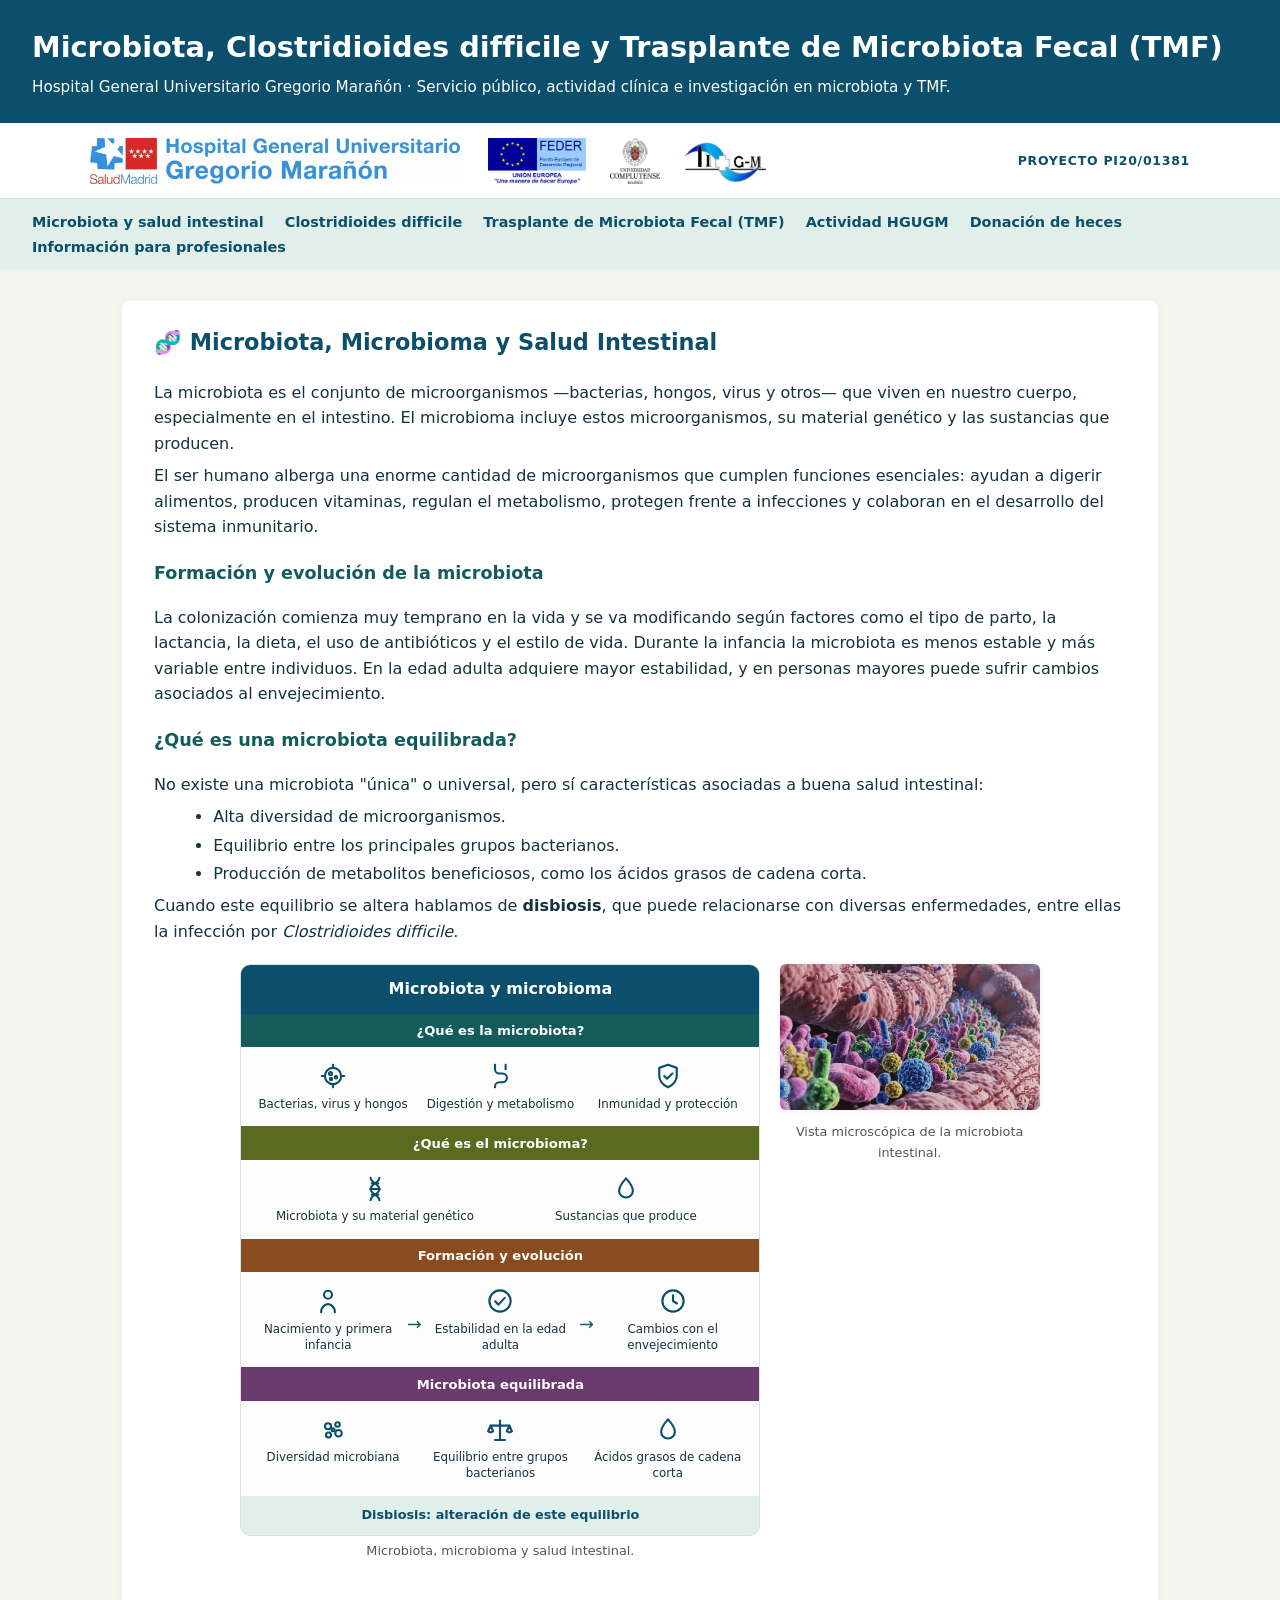
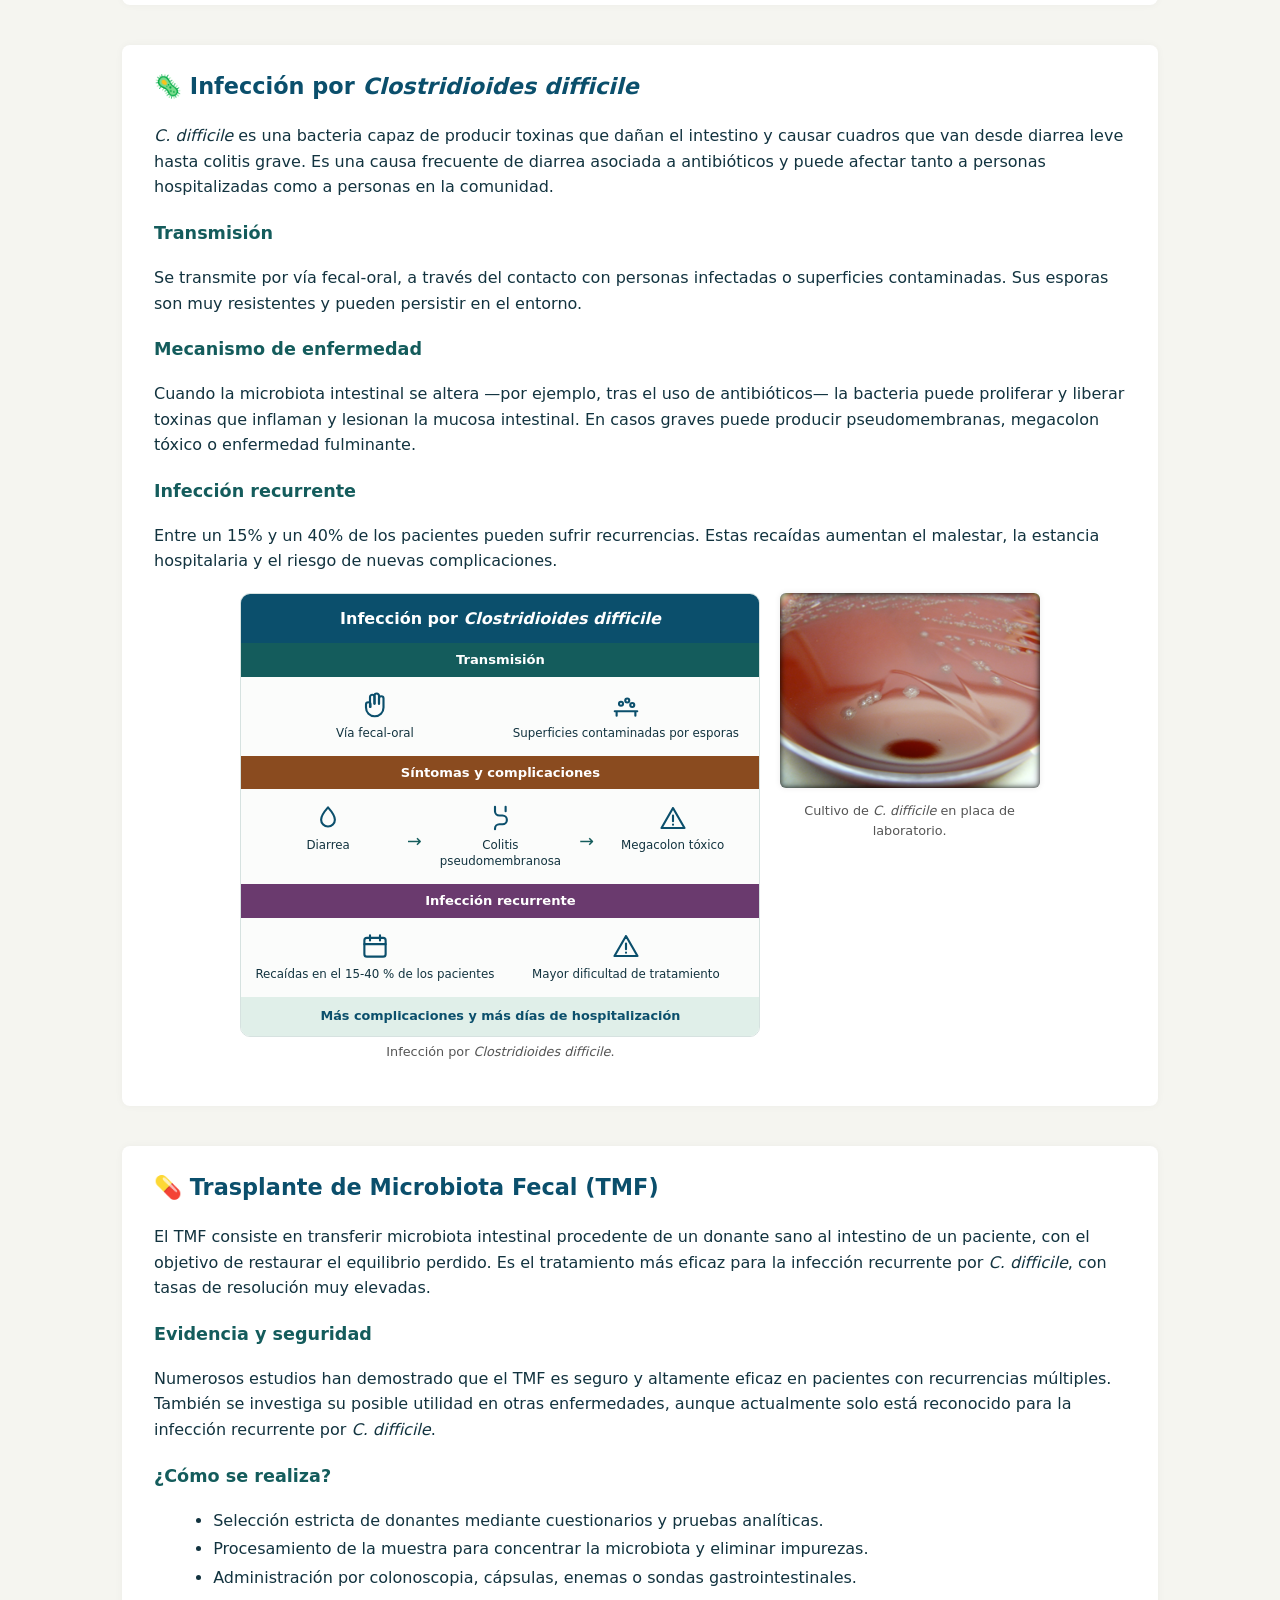
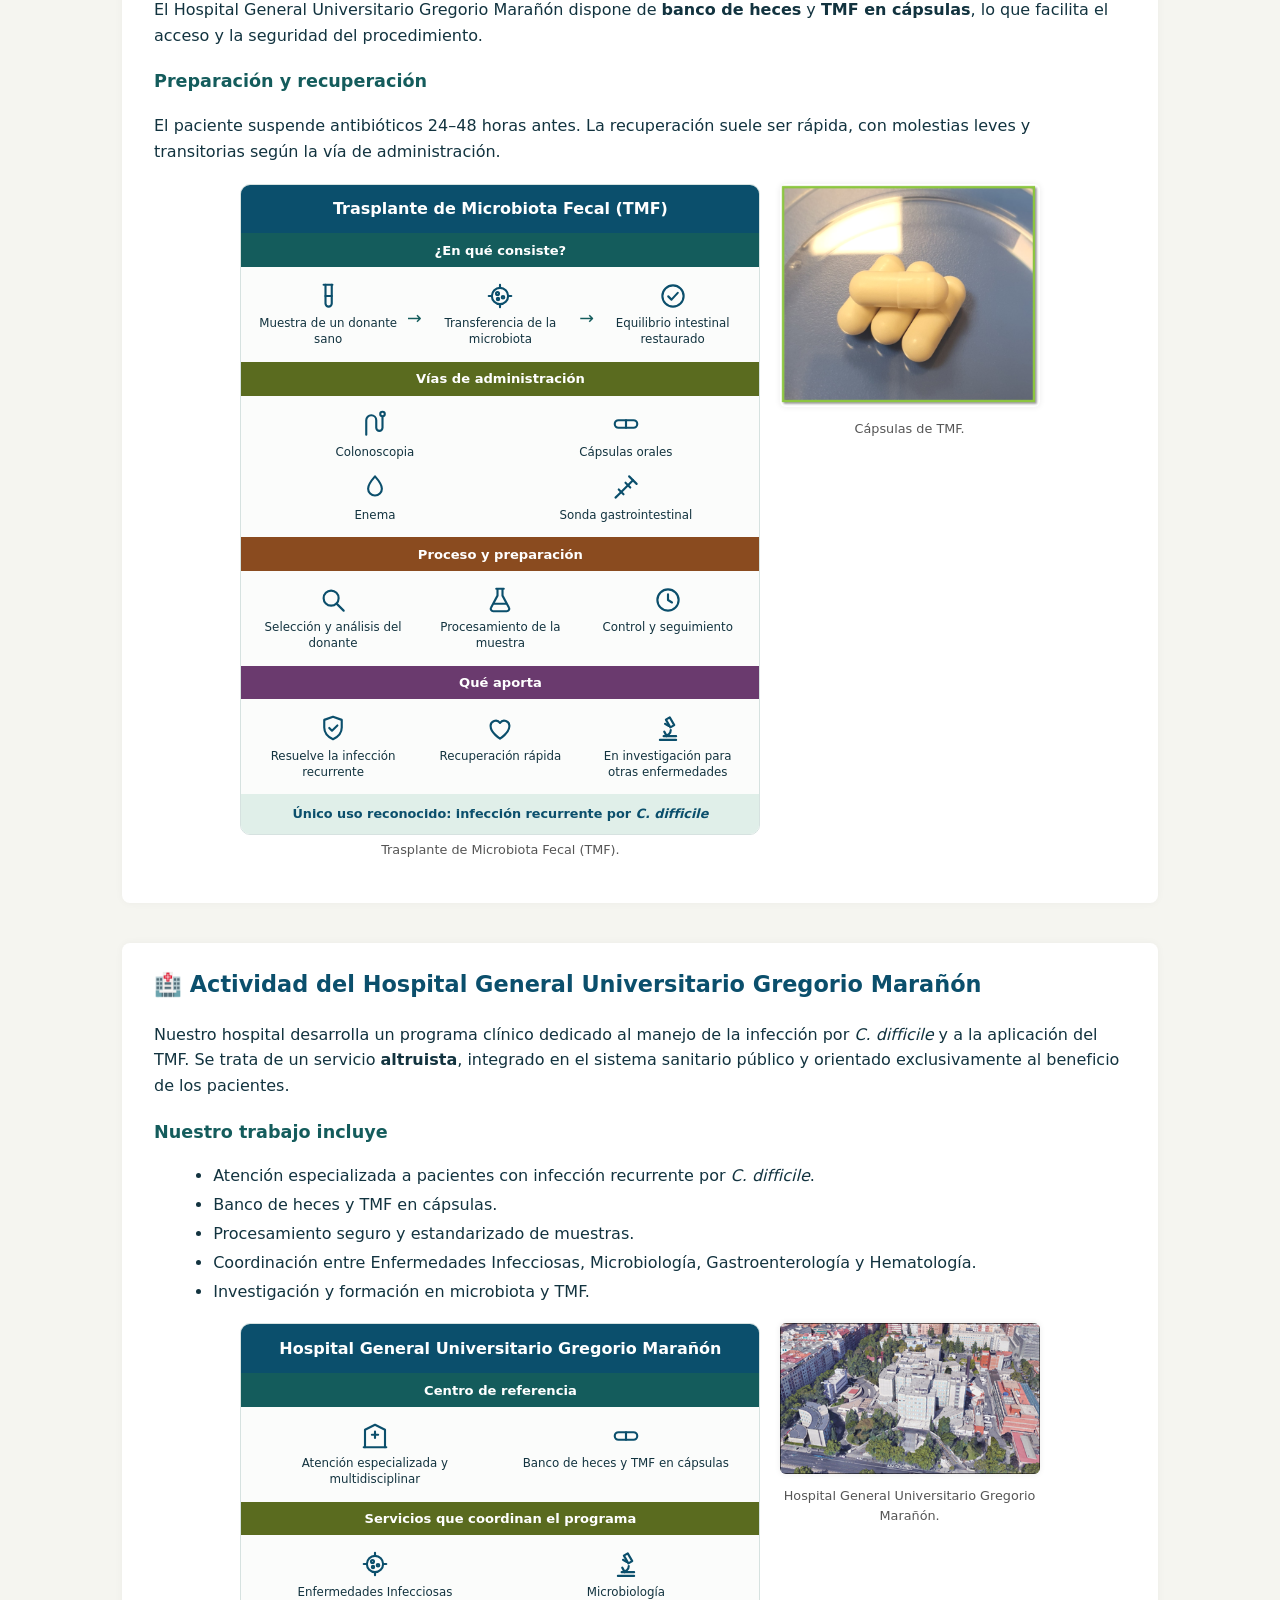
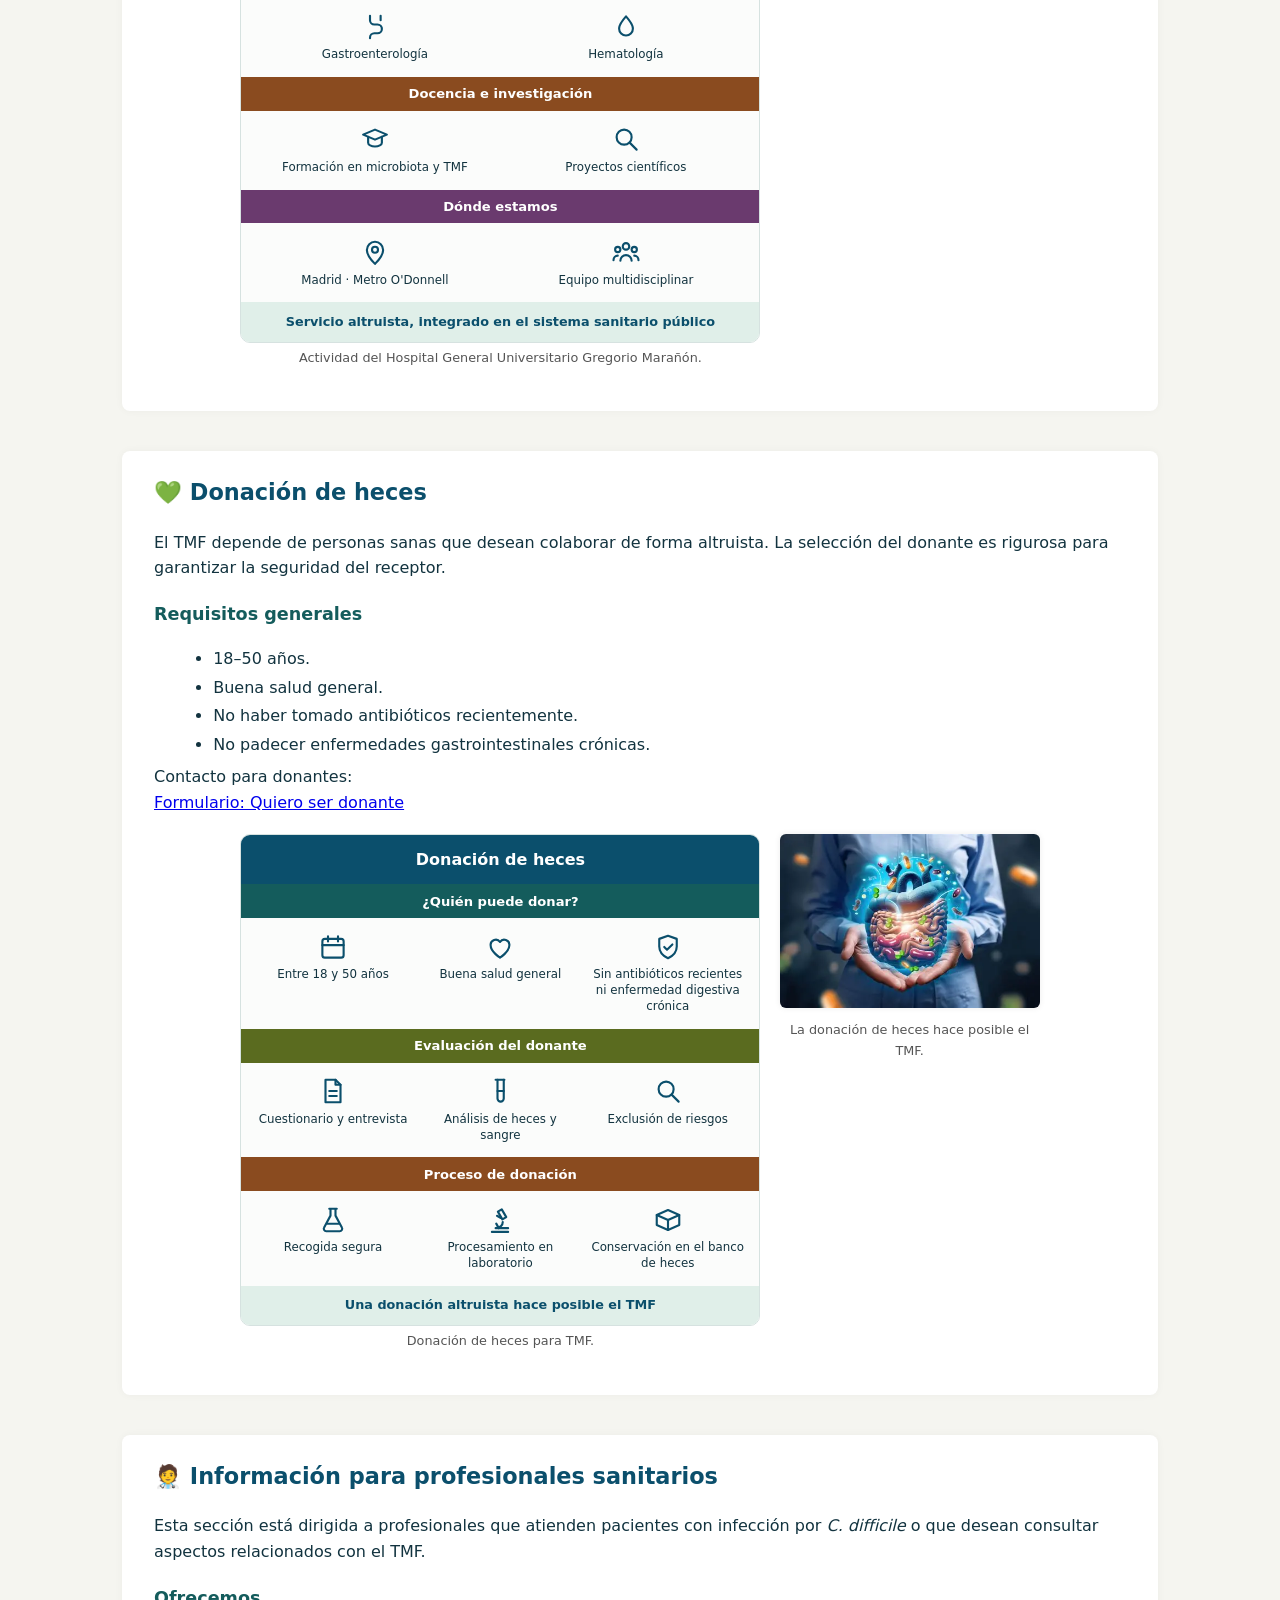
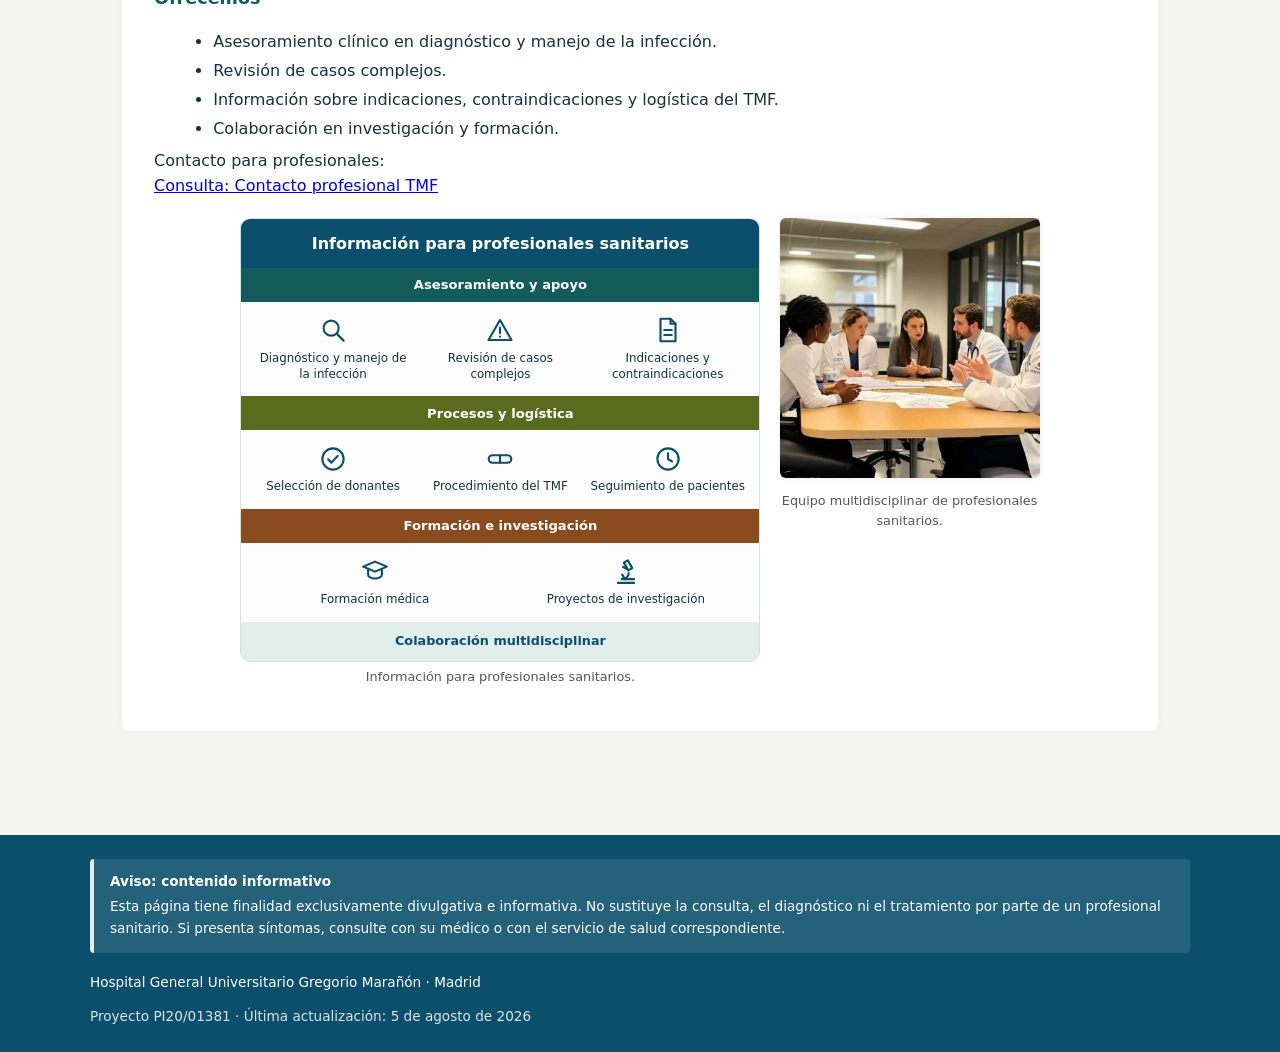
==== commit 5b1b2574: "Logos en la cabecera y las seis infografias reconstruidas en SVG Cabecera - Traslada los cuatro logo" ====
--- a/index.html
+++ b/index.html
@@ -54,10 +54,7 @@
     font-weight: 700;
     z-index: 100;
   }
-  .skip-link:focus {
-    left: 0.5rem;
-    top: 0.5rem;
-  }
+  .skip-link:focus { left: 0.5rem; top: 0.5rem; }
 
   /* Foco visible y consistente para navegación por teclado */
   a:focus-visible, .skip-link:focus {
@@ -71,14 +68,41 @@
     color: #ffffff;
     padding: 1.5rem 2rem;
   }
-  header h1 {
+  header h1 { margin: 0; font-size: 1.8rem; }
+  header p { margin: 0.3rem 0 0; font-size: 0.95rem; }
+
+  /* Banda institucional bajo la cabecera: logos y código de proyecto */
+  .cabecera-pie {
+    background: #ffffff;
+    border-bottom: 1px solid #d6e2e0;
+    padding: 0.9rem 2rem;
+  }
+  .cabecera-pie-inner {
+    max-width: 1100px;
+    margin: 0 auto;
+    display: flex;
+    align-items: center;
+    justify-content: space-between;
+    gap: 1rem 2rem;
+    flex-wrap: wrap;
+  }
+  .logos {
+    display: flex;
+    gap: 1.5rem;
+    align-items: center;
+    flex-wrap: wrap;
+  }
+  .logos img { max-height: 46px; width: auto; height: auto; }
+  .codigo-proyecto {
     margin: 0;
-    font-size: 1.8rem;
-  }
-  header p {
-    margin: 0.3rem 0 0;
-    font-size: 0.95rem;
-  }
+    font-size: 0.78rem;
+    font-weight: 700;
+    letter-spacing: 0.06em;
+    text-transform: uppercase;
+    color: #0b4f6c;
+    white-space: nowrap;
+  }
+
   nav {
     background: #e0efe9;
     padding: 0.6rem 2rem;
@@ -96,11 +120,8 @@
     white-space: nowrap;
   }
   nav a:hover { text-decoration: underline; }
-  main {
-    padding: 2rem;
-    max-width: 1100px;
-    margin: 0 auto;
-  }
+
+  main { padding: 2rem; max-width: 1100px; margin: 0 auto; }
   section {
     margin-bottom: 2.5rem;
     background: #ffffff;
@@ -109,16 +130,8 @@
     box-shadow: 0 0 8px rgba(0,0,0,0.04);
     scroll-margin-top: 70px;
   }
-  section h2 {
-    margin-top: 0;
-    color: #0b4f6c;
-    font-size: 1.4rem;
-  }
-  section h3 {
-    color: #145c5c;
-    font-size: 1.1rem;
-    margin-top: 1.2rem;
-  }
+  section h2 { margin-top: 0; color: #0b4f6c; font-size: 1.4rem; }
+  section h3 { color: #145c5c; font-size: 1.1rem; margin-top: 1.2rem; }
   p { margin: 0.4rem 0; }
   ul { margin: 0.4rem 0 0.4rem 1.2rem; }
   li { margin-bottom: 0.2rem; }
@@ -130,32 +143,118 @@
     display: flex;
     gap: 1.2rem;
     flex-wrap: wrap;
+    align-items: flex-start;
     justify-content: center;
     margin: 1.2rem 0;
   }
-  .galeria figure {
+  .galeria figure { margin: 0; text-align: center; flex: 0 1 260px; max-width: 260px; }
+  .galeria img { max-width: 100%; height: auto; border-radius: 6px; box-shadow: 0 0 6px rgba(0,0,0,0.08); }
+  .galeria figcaption { font-size: 0.8rem; color: #555; margin-top: 0.3rem; }
+
+  /* --- Infografías nativas -------------------------------------------------
+     Reconstruidas en HTML y SVG en lugar de imágenes: texto real, sin faltas
+     incrustadas, accesible, escalable y de unos pocos KB.
+     --------------------------------------------------------------------- */
+  .sprite { position: absolute; width: 0; height: 0; overflow: hidden; }
+
+  .galeria figure.infografia-fig { flex: 1 1 440px; max-width: 520px; }
+
+  .ig {
+    border: 1px solid #d6e2e0;
+    border-radius: 10px;
+    overflow: hidden;
+    background: #fbfcfb;
+    text-align: left;
+  }
+  .ig-titulo {
     margin: 0;
+    padding: 0.85rem 1rem;
+    background: #0b4f6c;
+    color: #ffffff;
+    font-size: 1rem;
+    font-weight: 700;
     text-align: center;
-    max-width: 260px;
-  }
-  .galeria img {
-    max-width: 100%;
-    height: auto;
-    border-radius: 6px;
-    box-shadow: 0 0 6px rgba(0,0,0,0.08);
-  }
-  .galeria figcaption {
+    line-height: 1.35;
+  }
+  .ig-banda {
+    margin: 0;
+    padding: 0.4rem 1rem;
+    background: #145c5c;
+    color: #ffffff;
+    font-size: 0.82rem;
+    font-weight: 700;
+    text-align: center;
+  }
+  .ig-banda.v2 { background: #5a6b1f; }
+  .ig-banda.v3 { background: #8a4b1f; }
+  .ig-banda.v4 { background: #6a3a6e; }
+
+  .ig-items {
+    list-style: none;
+    margin: 0;
+    padding: 0.85rem;
+    display: grid;
+    gap: 0.7rem;
+  }
+  .ig-items.n2 { grid-template-columns: repeat(2, 1fr); }
+  .ig-items.n3 { grid-template-columns: repeat(3, 1fr); }
+  .ig-items.n4 { grid-template-columns: repeat(2, 1fr); }
+  .ig-items li {
+    margin: 0;
+    display: flex;
+    flex-direction: column;
+    align-items: center;
+    text-align: center;
+    gap: 0.35rem;
+    font-size: 0.74rem;
+    line-height: 1.35;
+  }
+
+  .ig-flujo {
+    padding: 0.85rem;
+    display: flex;
+    align-items: flex-start;
+    gap: 0.35rem;
+  }
+  .ig-paso {
+    flex: 1;
+    display: flex;
+    flex-direction: column;
+    align-items: center;
+    text-align: center;
+    gap: 0.35rem;
+    font-size: 0.74rem;
+    line-height: 1.35;
+  }
+  .ig-flecha {
+    flex: none;
+    align-self: center;
+    color: #145c5c;
+    font-size: 1.1rem;
+    line-height: 1;
+    padding-top: 0.6rem;
+  }
+
+  .ig-ico {
+    width: 30px;
+    height: 30px;
+    flex: none;
+    color: #0b4f6c;
+    fill: none;
+    stroke: currentColor;
+    stroke-width: 1.7;
+    stroke-linecap: round;
+    stroke-linejoin: round;
+  }
+
+  .ig-cierre {
+    margin: 0;
+    padding: 0.6rem 1rem;
+    background: #e0efe9;
+    color: #0b4f6c;
     font-size: 0.8rem;
-    color: #555;
-    margin-top: 0.3rem;
-  }
-
-  .contacto {
-    margin-top: 0.8rem;
-    font-weight: 600;
-  }
-  .contacto a {
-    color: #0b4f6c;
+    font-weight: 700;
+    text-align: center;
   }
 
   footer {
@@ -166,14 +265,7 @@
     margin-top: 2rem;
   }
   footer a { color: #e0efe9; }
-  .footer-inner {
-    max-width: 1100px;
-    margin: 0 auto;
-  }
-  footer .codigo {
-    margin-top: 0.3rem;
-    font-weight: 600;
-  }
+  .footer-inner { max-width: 1100px; margin: 0 auto; }
   .aviso {
     background: rgba(255,255,255,0.1);
     border-left: 4px solid #e0efe9;
@@ -182,29 +274,20 @@
     margin-bottom: 1.2rem;
   }
   .aviso strong { display: block; margin-bottom: 0.2rem; }
-  .actualizado {
-    margin-top: 0.8rem;
-    opacity: 0.85;
-  }
-  .logos {
-    display: flex;
-    gap: 1.5rem;
-    align-items: center;
-    flex-wrap: wrap;
-    margin: 0 0 1.2rem;
-    background: #ffffff;
-    padding: 1rem 1.5rem;
-    border-radius: 8px;
-  }
-  .logos img {
-    max-height: 55px;
-    width: auto;
-    height: auto;
+  .actualizado { margin-top: 0.8rem; opacity: 0.85; }
+
+  @media (max-width: 700px) {
+    .ig-items.n3, .ig-items.n4 { grid-template-columns: repeat(2, 1fr); }
+    .ig-flujo { flex-direction: column; align-items: stretch; }
+    .ig-flecha { align-self: center; padding: 0; transform: rotate(90deg); }
   }
 
   @media (max-width: 600px) {
-    header, main, nav, footer { padding-left: 1rem; padding-right: 1rem; }
+    header, main, nav, footer, .cabecera-pie { padding-left: 1rem; padding-right: 1rem; }
     section { padding: 1.2rem; }
+    .cabecera-pie-inner { justify-content: flex-start; }
+    .logos { gap: 1rem; }
+    .logos img { max-height: 38px; }
   }
 
   @media (prefers-reduced-motion: reduce) {
@@ -215,11 +298,55 @@
 <body>
 
 <a class="skip-link" href="#contenido">Saltar al contenido principal</a>
+
+<!-- Iconos reutilizables para las infografías -->
+<svg class="sprite" aria-hidden="true" focusable="false" xmlns="http://www.w3.org/2000/svg">
+  <symbol id="i-microbio" viewBox="0 0 24 24"><circle cx="12" cy="12" r="6.5"/><circle cx="10" cy="10" r="1.2"/><circle cx="14.4" cy="13" r="1"/><circle cx="10.4" cy="14.4" r="0.9"/><path d="M12 5.5V3M18.5 12H21M12 18.5V21M5.5 12H3"/></symbol>
+  <symbol id="i-adn" viewBox="0 0 24 24"><path d="M8.5 3c0 4 7 5 7 9s-7 5-7 9"/><path d="M15.5 3c0 4-7 5-7 9s7 5 7 9"/><path d="M9.5 7.5h5M8.2 12h7.6M9.5 16.5h5"/></symbol>
+  <symbol id="i-escudo" viewBox="0 0 24 24"><path d="M12 3l7 2.5v6c0 4.5-3 7.5-7 9.5-4-2-7-5-7-9.5v-6L12 3z"/><path d="M9 12l2.2 2.2L15.5 10"/></symbol>
+  <symbol id="i-intestino" viewBox="0 0 24 24"><path d="M8 3v3.5A3.5 3.5 0 0 0 11.5 10H14a3.5 3.5 0 0 1 0 7h-2.5A3.5 3.5 0 0 0 8 20.5V21"/><path d="M16.5 3v3.5"/></symbol>
+  <symbol id="i-bebe" viewBox="0 0 24 24"><circle cx="12" cy="7" r="3.2"/><path d="M6.5 21c0-3.6 2.5-6.5 5.5-6.5s5.5 2.9 5.5 6.5"/></symbol>
+  <symbol id="i-reloj" viewBox="0 0 24 24"><circle cx="12" cy="12" r="8.5"/><path d="M12 7.5V12l3.2 2"/></symbol>
+  <symbol id="i-diversidad" viewBox="0 0 24 24"><circle cx="8" cy="9" r="2.4"/><circle cx="15.6" cy="7.6" r="1.8"/><circle cx="16.4" cy="14.6" r="2.6"/><circle cx="8.4" cy="16" r="2"/><circle cx="12" cy="11.8" r="1.2"/></symbol>
+  <symbol id="i-balanza" viewBox="0 0 24 24"><path d="M12 4.5V20M8 20h8M4.5 8.5h15"/><path d="M2.5 13a3 3 0 0 0 4 0L4.5 8.5 2.5 13z"/><path d="M17.5 13a3 3 0 0 0 4 0L19.5 8.5 17.5 13z"/></symbol>
+  <symbol id="i-gota" viewBox="0 0 24 24"><path d="M12 3.5s5.5 6.2 5.5 9.8a5.5 5.5 0 0 1-11 0C6.5 9.7 12 3.5 12 3.5z"/></symbol>
+  <symbol id="i-alerta" viewBox="0 0 24 24"><path d="M12 4L2.8 20h18.4L12 4z"/><path d="M12 10v4.5M12 17.3h.01"/></symbol>
+  <symbol id="i-superficie" viewBox="0 0 24 24"><path d="M3 17h18M4.5 17v3.5M19.5 17v3.5"/><circle cx="8" cy="11" r="1.6"/><circle cx="13" cy="8.4" r="1.6"/><circle cx="17" cy="12" r="1.6"/></symbol>
+  <symbol id="i-capsula" viewBox="0 0 24 24"><rect x="3" y="9" width="18" height="6" rx="3"/><path d="M12 9v6"/></symbol>
+  <symbol id="i-tubo" viewBox="0 0 24 24"><path d="M5 20.5V9a4 4 0 0 1 8 0v6a2.5 2.5 0 0 0 5 0V6"/><circle cx="18" cy="4" r="1.8"/></symbol>
+  <symbol id="i-matraz" viewBox="0 0 24 24"><path d="M9 3h6M10 3v5.5L4.9 18A2 2 0 0 0 6.7 21h10.6a2 2 0 0 0 1.8-3L14 8.5V3"/><path d="M7.4 15h9.2"/></symbol>
+  <symbol id="i-microscopio" viewBox="0 0 24 24"><path d="M8.5 18.5h10M5.5 21.5h13"/><path d="M11 18.5l-2-3.6"/><path d="M13.4 3.5l3.6 6.2-3.1 1.8-3.6-6.2z"/><path d="M9.6 8.6l3.1 1.8"/><path d="M14.2 13.6a4.6 4.6 0 0 1-4.6 4.6"/></symbol>
+  <symbol id="i-lupa" viewBox="0 0 24 24"><circle cx="10.5" cy="10.5" r="6"/><path d="M14.9 14.9l5.6 5.6"/></symbol>
+  <symbol id="i-documento" viewBox="0 0 24 24"><path d="M6 3h8l4 4v14H6V3z"/><path d="M14 3v4h4"/><path d="M9 12h6M9 16h6"/></symbol>
+  <symbol id="i-caja" viewBox="0 0 24 24"><path d="M3 8l9-4 9 4v8l-9 4-9-4V8z"/><path d="M3 8l9 4 9-4M12 12v8"/></symbol>
+  <symbol id="i-corazon" viewBox="0 0 24 24"><path d="M12 20.5S4.5 15.8 4.5 10.6A4.1 4.1 0 0 1 12 8a4.1 4.1 0 0 1 7.5 2.6c0 5.2-7.5 9.9-7.5 9.9z"/></symbol>
+  <symbol id="i-hospital" viewBox="0 0 24 24"><path d="M4 21V7l8-4 8 4v14"/><path d="M12 8.5v5M9.5 11h5"/><path d="M3 21h18"/></symbol>
+  <symbol id="i-birrete" viewBox="0 0 24 24"><path d="M2.5 8.5L12 4.5l9.5 4L12 12.5 2.5 8.5z"/><path d="M6.5 10.2V15c0 1.7 2.5 3 5.5 3s5.5-1.3 5.5-3v-4.8"/></symbol>
+  <symbol id="i-equipo" viewBox="0 0 24 24"><circle cx="12" cy="7.5" r="2.6"/><circle cx="5.4" cy="10" r="2.1"/><circle cx="18.6" cy="10" r="2.1"/><path d="M7.5 19c0-2.5 2-4.5 4.5-4.5s4.5 2 4.5 4.5"/><path d="M2 18.5c0-2 1.5-3.6 3.4-3.6M22 18.5c0-2-1.5-3.6-3.4-3.6"/></symbol>
+  <symbol id="i-pin" viewBox="0 0 24 24"><path d="M12 21.5s6.5-6.6 6.5-11.2A6.5 6.5 0 0 0 5.5 10.3c0 4.6 6.5 11.2 6.5 11.2z"/><circle cx="12" cy="10.2" r="2.4"/></symbol>
+  <symbol id="i-check" viewBox="0 0 24 24"><circle cx="12" cy="12" r="8.5"/><path d="M8.2 12.3l2.6 2.6 5-5.4"/></symbol>
+  <symbol id="i-calendario" viewBox="0 0 24 24"><rect x="3.5" y="5.5" width="17" height="15" rx="2"/><path d="M3.5 10.5h17M8 3.5v4M16 3.5v4"/></symbol>
+  <symbol id="i-mano" viewBox="0 0 24 24"><path d="M8 13.5V5.6a1.8 1.8 0 0 1 3.6 0V11"/><path d="M11.6 11V4.6a1.8 1.8 0 0 1 3.6 0V11"/><path d="M15.2 11V6.8a1.8 1.8 0 0 1 3.6 0V14c0 4-3 7-7 7s-7-3-7-7v-2.4a1.8 1.8 0 0 1 3.6 0v1.9"/></symbol>
+  <symbol id="i-jeringa" viewBox="0 0 24 24"><path d="M14.5 3.5l6 6"/><path d="M17.6 6.6L7 17.2l-3.4 3.3"/><path d="M6.2 14l3.8 3.8M11.6 8.6l3.8 3.8"/></symbol>
+  <symbol id="i-tuboensayo" viewBox="0 0 24 24"><path d="M8.5 3h7"/><path d="M10 3v15a2.5 2.5 0 0 0 5 0V3"/><path d="M10 12h5"/></symbol>
+</svg>
 
 <header>
   <h1>Microbiota, Clostridioides difficile y Trasplante de Microbiota Fecal (TMF)</h1>
   <p>Hospital General Universitario Gregorio Marañón · Servicio público, actividad clínica e investigación en microbiota y TMF.</p>
 </header>
+
+<div class="cabecera-pie">
+  <div class="cabecera-pie-inner">
+    <div class="logos">
+      <img src="images/logo-hgugm.jpeg" alt="Logo Hospital General Universitario Gregorio Marañón" width="716" height="88" decoding="async">
+      <img src="images/logo-feder.png" alt="Logo Fondo Europeo de Desarrollo Regional - Unión Europea" width="248" height="117" decoding="async">
+      <img src="images/logo-ucm.png" alt="Logo Universidad Complutense de Madrid" width="448" height="412" decoding="async">
+      <img src="images/logo-iisgm.png" alt="Logo IiSGM" width="260" height="142" decoding="async">
+    </div>
+    <p class="codigo-proyecto">Proyecto PI20/01381</p>
+  </div>
+</div>
 
 <nav aria-label="Secciones de la página">
   <a href="#microbiota">Microbiota y salud intestinal</a>
@@ -251,13 +378,46 @@
     <p>Cuando este equilibrio se altera hablamos de <strong>disbiosis</strong>, que puede relacionarse con diversas enfermedades, entre ellas la infección por <em>Clostridioides difficile</em>.</p>
 
     <div class="galeria">
+      <figure class="infografia-fig">
+        <div class="ig">
+          <p class="ig-titulo">Microbiota y microbioma</p>
+
+          <p class="ig-banda">¿Qué es la microbiota?</p>
+          <ul class="ig-items n3">
+            <li><svg class="ig-ico" aria-hidden="true"><use href="#i-microbio"/></svg>Bacterias, virus y hongos</li>
+            <li><svg class="ig-ico" aria-hidden="true"><use href="#i-intestino"/></svg>Digestión y metabolismo</li>
+            <li><svg class="ig-ico" aria-hidden="true"><use href="#i-escudo"/></svg>Inmunidad y protección</li>
+          </ul>
+
+          <p class="ig-banda v2">¿Qué es el microbioma?</p>
+          <ul class="ig-items n2">
+            <li><svg class="ig-ico" aria-hidden="true"><use href="#i-adn"/></svg>Microbiota y su material genético</li>
+            <li><svg class="ig-ico" aria-hidden="true"><use href="#i-gota"/></svg>Sustancias que produce</li>
+          </ul>
+
+          <p class="ig-banda v3">Formación y evolución</p>
+          <div class="ig-flujo">
+            <div class="ig-paso"><svg class="ig-ico" aria-hidden="true"><use href="#i-bebe"/></svg>Nacimiento y primera infancia</div>
+            <span class="ig-flecha" aria-hidden="true">→</span>
+            <div class="ig-paso"><svg class="ig-ico" aria-hidden="true"><use href="#i-check"/></svg>Estabilidad en la edad adulta</div>
+            <span class="ig-flecha" aria-hidden="true">→</span>
+            <div class="ig-paso"><svg class="ig-ico" aria-hidden="true"><use href="#i-reloj"/></svg>Cambios con el envejecimiento</div>
+          </div>
+
+          <p class="ig-banda v4">Microbiota equilibrada</p>
+          <ul class="ig-items n3">
+            <li><svg class="ig-ico" aria-hidden="true"><use href="#i-diversidad"/></svg>Diversidad microbiana</li>
+            <li><svg class="ig-ico" aria-hidden="true"><use href="#i-balanza"/></svg>Equilibrio entre grupos bacterianos</li>
+            <li><svg class="ig-ico" aria-hidden="true"><use href="#i-gota"/></svg>Ácidos grasos de cadena corta</li>
+          </ul>
+
+          <p class="ig-cierre">Disbiosis: alteración de este equilibrio</p>
+        </div>
+        <figcaption>Microbiota, microbioma y salud intestinal.</figcaption>
+      </figure>
       <figure>
         <img src="images/microbiota-foto.jpeg" alt="Vista microscópica de la microbiota intestinal" width="442" height="248" fetchpriority="high" decoding="async">
         <figcaption>Vista microscópica de la microbiota intestinal.</figcaption>
-      </figure>
-      <figure>
-        <img src="images/infografia-microbiota.jpeg" alt="Infografía sobre microbiota y salud intestinal" width="379" height="569" loading="lazy" decoding="async">
-        <figcaption>Infografía: microbiota, microbioma y salud intestinal.</figcaption>
       </figure>
     </div>
   </section>
@@ -277,9 +437,34 @@
     <p>Entre un 15% y un 40% de los pacientes pueden sufrir recurrencias. Estas recaídas aumentan el malestar, la estancia hospitalaria y el riesgo de nuevas complicaciones.</p>
 
     <div class="galeria">
-      <figure>
-        <img src="images/infografia-cdifficile.jpeg" alt="Infografía sobre infección por Clostridioides difficile" width="410" height="616" loading="lazy" decoding="async">
-        <figcaption>Infografía: infección por <em>Clostridioides difficile</em>.</figcaption>
+      <figure class="infografia-fig">
+        <div class="ig">
+          <p class="ig-titulo">Infección por <em>Clostridioides difficile</em></p>
+
+          <p class="ig-banda">Transmisión</p>
+          <ul class="ig-items n2">
+            <li><svg class="ig-ico" aria-hidden="true"><use href="#i-mano"/></svg>Vía fecal-oral</li>
+            <li><svg class="ig-ico" aria-hidden="true"><use href="#i-superficie"/></svg>Superficies contaminadas por esporas</li>
+          </ul>
+
+          <p class="ig-banda v3">Síntomas y complicaciones</p>
+          <div class="ig-flujo">
+            <div class="ig-paso"><svg class="ig-ico" aria-hidden="true"><use href="#i-gota"/></svg>Diarrea</div>
+            <span class="ig-flecha" aria-hidden="true">→</span>
+            <div class="ig-paso"><svg class="ig-ico" aria-hidden="true"><use href="#i-intestino"/></svg>Colitis pseudomembranosa</div>
+            <span class="ig-flecha" aria-hidden="true">→</span>
+            <div class="ig-paso"><svg class="ig-ico" aria-hidden="true"><use href="#i-alerta"/></svg>Megacolon tóxico</div>
+          </div>
+
+          <p class="ig-banda v4">Infección recurrente</p>
+          <ul class="ig-items n2">
+            <li><svg class="ig-ico" aria-hidden="true"><use href="#i-calendario"/></svg>Recaídas en el 15-40 % de los pacientes</li>
+            <li><svg class="ig-ico" aria-hidden="true"><use href="#i-alerta"/></svg>Mayor dificultad de tratamiento</li>
+          </ul>
+
+          <p class="ig-cierre">Más complicaciones y más días de hospitalización</p>
+        </div>
+        <figcaption>Infección por <em>Clostridioides difficile</em>.</figcaption>
       </figure>
       <figure>
         <img src="images/cdifficile-foto.png" alt="Cultivo de Clostridioides difficile en placa de laboratorio" width="312" height="234" loading="lazy" decoding="async">
@@ -308,9 +493,44 @@
     <p>El paciente suspende antibióticos 24–48 horas antes. La recuperación suele ser rápida, con molestias leves y transitorias según la vía de administración.</p>
 
     <div class="galeria">
-      <figure>
-        <img src="images/infografia-tmf.jpeg" alt="Infografía sobre Trasplante de Microbiota Fecal" width="411" height="617" loading="lazy" decoding="async">
-        <figcaption>Infografía: Trasplante de Microbiota Fecal (TMF).</figcaption>
+      <figure class="infografia-fig">
+        <div class="ig">
+          <p class="ig-titulo">Trasplante de Microbiota Fecal (TMF)</p>
+
+          <p class="ig-banda">¿En qué consiste?</p>
+          <div class="ig-flujo">
+            <div class="ig-paso"><svg class="ig-ico" aria-hidden="true"><use href="#i-tuboensayo"/></svg>Muestra de un donante sano</div>
+            <span class="ig-flecha" aria-hidden="true">→</span>
+            <div class="ig-paso"><svg class="ig-ico" aria-hidden="true"><use href="#i-microbio"/></svg>Transferencia de la microbiota</div>
+            <span class="ig-flecha" aria-hidden="true">→</span>
+            <div class="ig-paso"><svg class="ig-ico" aria-hidden="true"><use href="#i-check"/></svg>Equilibrio intestinal restaurado</div>
+          </div>
+
+          <p class="ig-banda v2">Vías de administración</p>
+          <ul class="ig-items n4">
+            <li><svg class="ig-ico" aria-hidden="true"><use href="#i-tubo"/></svg>Colonoscopia</li>
+            <li><svg class="ig-ico" aria-hidden="true"><use href="#i-capsula"/></svg>Cápsulas orales</li>
+            <li><svg class="ig-ico" aria-hidden="true"><use href="#i-gota"/></svg>Enema</li>
+            <li><svg class="ig-ico" aria-hidden="true"><use href="#i-jeringa"/></svg>Sonda gastrointestinal</li>
+          </ul>
+
+          <p class="ig-banda v3">Proceso y preparación</p>
+          <ul class="ig-items n3">
+            <li><svg class="ig-ico" aria-hidden="true"><use href="#i-lupa"/></svg>Selección y análisis del donante</li>
+            <li><svg class="ig-ico" aria-hidden="true"><use href="#i-matraz"/></svg>Procesamiento de la muestra</li>
+            <li><svg class="ig-ico" aria-hidden="true"><use href="#i-reloj"/></svg>Control y seguimiento</li>
+          </ul>
+
+          <p class="ig-banda v4">Qué aporta</p>
+          <ul class="ig-items n3">
+            <li><svg class="ig-ico" aria-hidden="true"><use href="#i-escudo"/></svg>Resuelve la infección recurrente</li>
+            <li><svg class="ig-ico" aria-hidden="true"><use href="#i-corazon"/></svg>Recuperación rápida</li>
+            <li><svg class="ig-ico" aria-hidden="true"><use href="#i-microscopio"/></svg>En investigación para otras enfermedades</li>
+          </ul>
+
+          <p class="ig-cierre">Único uso reconocido: infección recurrente por <em>C. difficile</em></p>
+        </div>
+        <figcaption>Trasplante de Microbiota Fecal (TMF).</figcaption>
       </figure>
       <figure>
         <img src="images/tmf-foto.png" alt="Cápsulas utilizadas para el Trasplante de Microbiota Fecal" width="355" height="305" loading="lazy" decoding="async">
@@ -334,9 +554,39 @@
     </ul>
 
     <div class="galeria">
-      <figure>
-        <img src="images/infografia-hgugm.jpeg" alt="Infografía sobre actividad del Hospital Gregorio Marañón" width="358" height="536" loading="lazy" decoding="async">
-        <figcaption>Infografía: actividad del Hospital General Universitario Gregorio Marañón.</figcaption>
+      <figure class="infografia-fig">
+        <div class="ig">
+          <p class="ig-titulo">Hospital General Universitario Gregorio Marañón</p>
+
+          <p class="ig-banda">Centro de referencia</p>
+          <ul class="ig-items n2">
+            <li><svg class="ig-ico" aria-hidden="true"><use href="#i-hospital"/></svg>Atención especializada y multidisciplinar</li>
+            <li><svg class="ig-ico" aria-hidden="true"><use href="#i-capsula"/></svg>Banco de heces y TMF en cápsulas</li>
+          </ul>
+
+          <p class="ig-banda v2">Servicios que coordinan el programa</p>
+          <ul class="ig-items n4">
+            <li><svg class="ig-ico" aria-hidden="true"><use href="#i-microbio"/></svg>Enfermedades Infecciosas</li>
+            <li><svg class="ig-ico" aria-hidden="true"><use href="#i-microscopio"/></svg>Microbiología</li>
+            <li><svg class="ig-ico" aria-hidden="true"><use href="#i-intestino"/></svg>Gastroenterología</li>
+            <li><svg class="ig-ico" aria-hidden="true"><use href="#i-gota"/></svg>Hematología</li>
+          </ul>
+
+          <p class="ig-banda v3">Docencia e investigación</p>
+          <ul class="ig-items n2">
+            <li><svg class="ig-ico" aria-hidden="true"><use href="#i-birrete"/></svg>Formación en microbiota y TMF</li>
+            <li><svg class="ig-ico" aria-hidden="true"><use href="#i-lupa"/></svg>Proyectos científicos</li>
+          </ul>
+
+          <p class="ig-banda v4">Dónde estamos</p>
+          <ul class="ig-items n2">
+            <li><svg class="ig-ico" aria-hidden="true"><use href="#i-pin"/></svg>Madrid · Metro O'Donnell</li>
+            <li><svg class="ig-ico" aria-hidden="true"><use href="#i-equipo"/></svg>Equipo multidisciplinar</li>
+          </ul>
+
+          <p class="ig-cierre">Servicio altruista, integrado en el sistema sanitario público</p>
+        </div>
+        <figcaption>Actividad del Hospital General Universitario Gregorio Marañón.</figcaption>
       </figure>
       <figure>
         <img src="images/hgugm-foto.png" alt="Vista aérea del Hospital General Universitario Gregorio Marañón" width="405" height="234" loading="lazy" decoding="async">
@@ -365,9 +615,34 @@
     </div>
 
     <div class="galeria">
-      <figure>
-        <img src="images/infografia-donacion.jpeg" alt="Infografía sobre donación de heces" width="369" height="554" loading="lazy" decoding="async">
-        <figcaption>Infografía: donación de heces para TMF.</figcaption>
+      <figure class="infografia-fig">
+        <div class="ig">
+          <p class="ig-titulo">Donación de heces</p>
+
+          <p class="ig-banda">¿Quién puede donar?</p>
+          <ul class="ig-items n3">
+            <li><svg class="ig-ico" aria-hidden="true"><use href="#i-calendario"/></svg>Entre 18 y 50 años</li>
+            <li><svg class="ig-ico" aria-hidden="true"><use href="#i-corazon"/></svg>Buena salud general</li>
+            <li><svg class="ig-ico" aria-hidden="true"><use href="#i-escudo"/></svg>Sin antibióticos recientes ni enfermedad digestiva crónica</li>
+          </ul>
+
+          <p class="ig-banda v2">Evaluación del donante</p>
+          <ul class="ig-items n3">
+            <li><svg class="ig-ico" aria-hidden="true"><use href="#i-documento"/></svg>Cuestionario y entrevista</li>
+            <li><svg class="ig-ico" aria-hidden="true"><use href="#i-tuboensayo"/></svg>Análisis de heces y sangre</li>
+            <li><svg class="ig-ico" aria-hidden="true"><use href="#i-lupa"/></svg>Exclusión de riesgos</li>
+          </ul>
+
+          <p class="ig-banda v3">Proceso de donación</p>
+          <ul class="ig-items n3">
+            <li><svg class="ig-ico" aria-hidden="true"><use href="#i-matraz"/></svg>Recogida segura</li>
+            <li><svg class="ig-ico" aria-hidden="true"><use href="#i-microscopio"/></svg>Procesamiento en laboratorio</li>
+            <li><svg class="ig-ico" aria-hidden="true"><use href="#i-caja"/></svg>Conservación en el banco de heces</li>
+          </ul>
+
+          <p class="ig-cierre">Una donación altruista hace posible el TMF</p>
+        </div>
+        <figcaption>Donación de heces para TMF.</figcaption>
       </figure>
       <figure>
         <img src="images/donacion-foto.png" alt="Ilustración de la microbiota intestinal en manos" width="474" height="316" loading="lazy" decoding="async">
@@ -396,9 +671,33 @@
     </div>
 
     <div class="galeria">
-      <figure>
-        <img src="images/infografia-profesionales.jpeg" alt="Infografía sobre información para profesionales sanitarios" width="316" height="473" loading="lazy" decoding="async">
-        <figcaption>Infografía: información para profesionales sanitarios.</figcaption>
+      <figure class="infografia-fig">
+        <div class="ig">
+          <p class="ig-titulo">Información para profesionales sanitarios</p>
+
+          <p class="ig-banda">Asesoramiento y apoyo</p>
+          <ul class="ig-items n3">
+            <li><svg class="ig-ico" aria-hidden="true"><use href="#i-lupa"/></svg>Diagnóstico y manejo de la infección</li>
+            <li><svg class="ig-ico" aria-hidden="true"><use href="#i-alerta"/></svg>Revisión de casos complejos</li>
+            <li><svg class="ig-ico" aria-hidden="true"><use href="#i-documento"/></svg>Indicaciones y contraindicaciones</li>
+          </ul>
+
+          <p class="ig-banda v2">Procesos y logística</p>
+          <ul class="ig-items n3">
+            <li><svg class="ig-ico" aria-hidden="true"><use href="#i-check"/></svg>Selección de donantes</li>
+            <li><svg class="ig-ico" aria-hidden="true"><use href="#i-capsula"/></svg>Procedimiento del TMF</li>
+            <li><svg class="ig-ico" aria-hidden="true"><use href="#i-reloj"/></svg>Seguimiento de pacientes</li>
+          </ul>
+
+          <p class="ig-banda v3">Formación e investigación</p>
+          <ul class="ig-items n2">
+            <li><svg class="ig-ico" aria-hidden="true"><use href="#i-birrete"/></svg>Formación médica</li>
+            <li><svg class="ig-ico" aria-hidden="true"><use href="#i-microscopio"/></svg>Proyectos de investigación</li>
+          </ul>
+
+          <p class="ig-cierre">Colaboración multidisciplinar</p>
+        </div>
+        <figcaption>Información para profesionales sanitarios.</figcaption>
       </figure>
       <figure>
         <img src="images/profesionales-foto.jpeg" alt="Equipo de profesionales sanitarios reunido" width="427" height="427" loading="lazy" decoding="async">
@@ -419,16 +718,8 @@
       consulte con su médico o con el servicio de salud correspondiente.
     </div>
 
-    <div class="logos">
-      <img src="images/logo-hgugm.jpeg" alt="Logo Hospital General Universitario Gregorio Marañón" width="716" height="88" loading="lazy" decoding="async">
-      <img src="images/logo-feder.png" alt="Logo Fondo Europeo de Desarrollo Regional - Unión Europea" width="248" height="117" loading="lazy" decoding="async">
-      <img src="images/logo-ucm.png" alt="Logo Universidad Complutense de Madrid" width="448" height="412" loading="lazy" decoding="async">
-      <img src="images/logo-iisgm.png" alt="Logo IiSGM" width="260" height="142" loading="lazy" decoding="async">
-    </div>
-
     <div>Hospital General Universitario Gregorio Marañón · Madrid</div>
-    <div class="codigo">Código proyecto: PI20/01381</div>
-    <div class="actualizado">Última actualización: <time datetime="2026-08-05">5 de agosto de 2026</time></div>
+    <div class="actualizado">Proyecto PI20/01381 · Última actualización: <time datetime="2026-08-05">5 de agosto de 2026</time></div>
 
   </div>
 </footer>
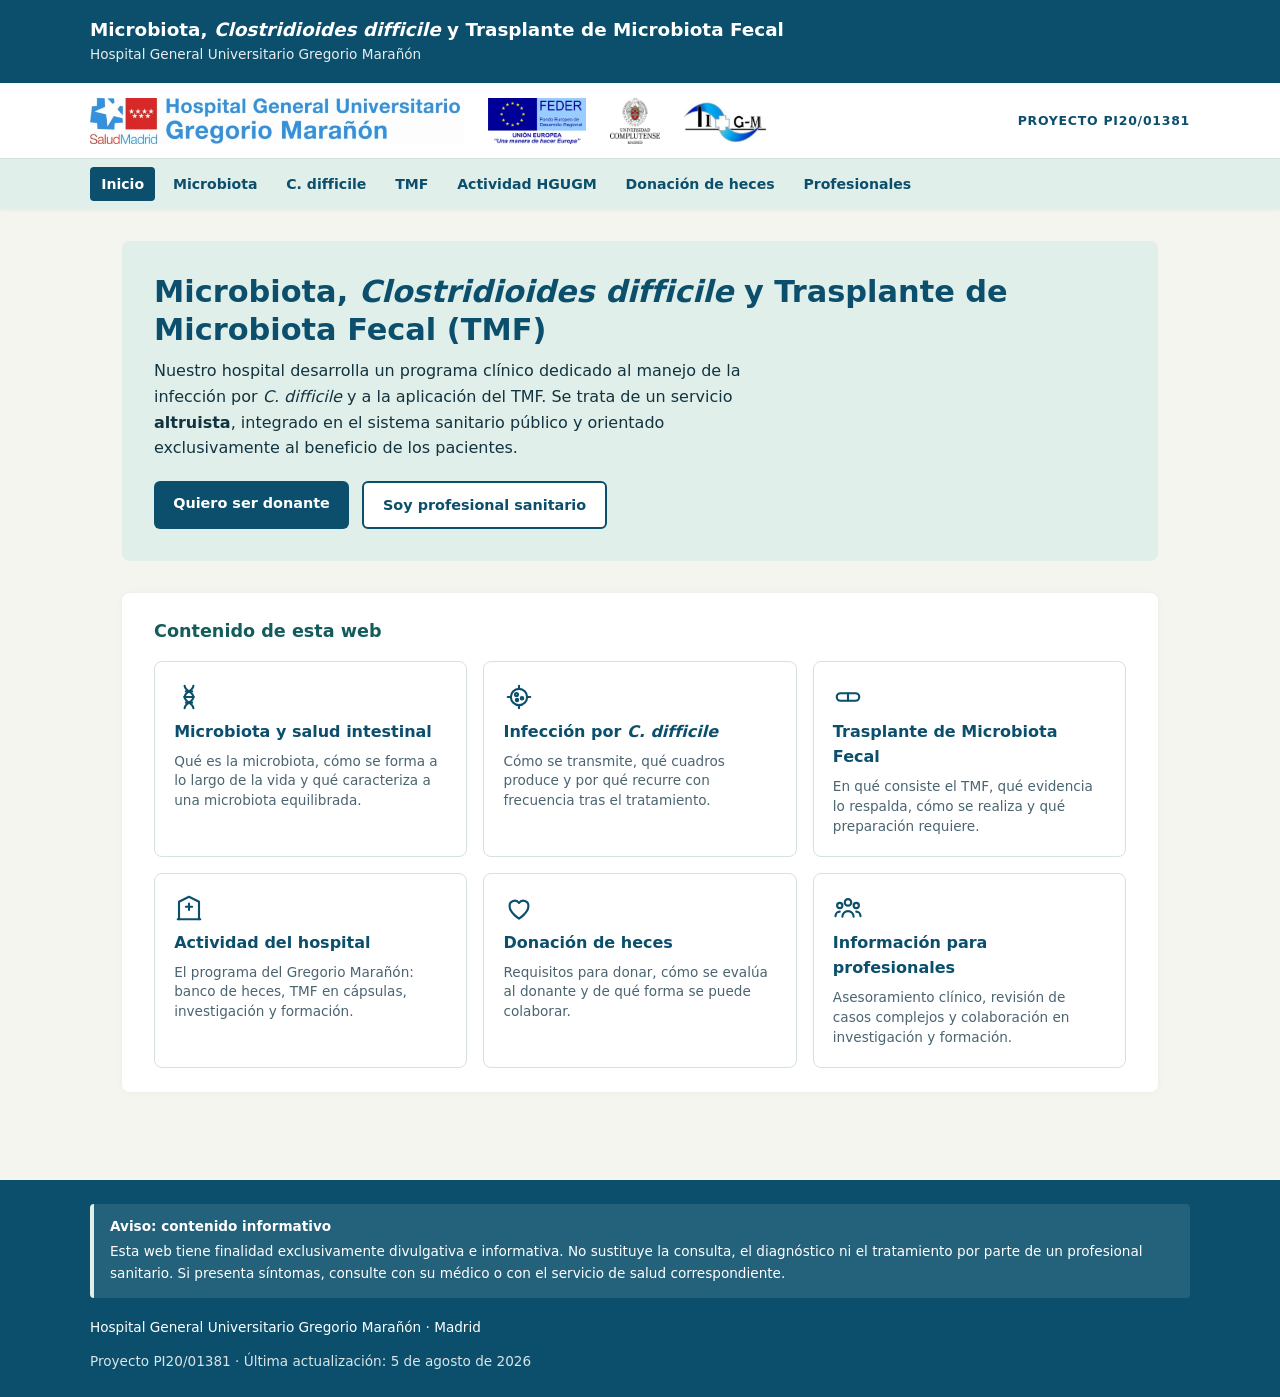
==== commit 490b5a64: "Reestructura el sitio en siete paginas con navegacion real Pasa de una sola pagina larga a un sitio " ====
--- a/index.html
+++ b/index.html
@@ -4,336 +4,51 @@
 <meta charset="UTF-8">
 <title>Microbiota, C. difficile y Trasplante de Microbiota Fecal (TMF) - HGUGM</title>
 <meta name="viewport" content="width=device-width, initial-scale=1">
-<meta name="description" content="Información institucional sobre microbiota, infección por Clostridioides difficile, Trasplante de Microbiota Fecal (TMF), donación de heces y actividad del Hospital General Universitario Gregorio Marañón.">
+<meta name="description" content="Información institucional del Hospital General Universitario Gregorio Marañón sobre microbiota intestinal, infección por Clostridioides difficile, Trasplante de Microbiota Fecal (TMF) y donación de heces.">
 
-<!-- Provisional: impide la indexación en buscadores mientras el contenido no esté aprobado.
-     Eliminar esta línea para publicar de forma definitiva. -->
+<!-- Provisional: impide la indexación en buscadores mientras el contenido no esté
+     aprobado. Para publicar de forma definitiva, eliminar esta línea en las 7 páginas. -->
 <meta name="robots" content="noindex, nofollow">
 
 <link rel="canonical" href="https://jmorecru.github.io/pagina-web-microbiota-tmf/">
 <meta name="theme-color" content="#0b4f6c">
 
-<!-- Open Graph: vista previa al compartir el enlace (WhatsApp, redes sociales) -->
 <meta property="og:type" content="website">
 <meta property="og:locale" content="es_ES">
 <meta property="og:site_name" content="Hospital General Universitario Gregorio Marañón">
 <meta property="og:title" content="Microbiota, C. difficile y Trasplante de Microbiota Fecal (TMF)">
-<meta property="og:description" content="Información sobre microbiota intestinal, infección por Clostridioides difficile, Trasplante de Microbiota Fecal, donación de heces y actividad del Hospital General Universitario Gregorio Marañón.">
+<meta property="og:description" content="Programa clínico del Hospital General Universitario Gregorio Marañón para el manejo de la infección por Clostridioides difficile y el Trasplante de Microbiota Fecal.">
 <meta property="og:url" content="https://jmorecru.github.io/pagina-web-microbiota-tmf/">
 <meta property="og:image" content="https://jmorecru.github.io/pagina-web-microbiota-tmf/images/microbiota-foto.jpeg">
 <meta property="og:image:width" content="442">
 <meta property="og:image:height" content="248">
 <meta property="og:image:alt" content="Vista microscópica de la microbiota intestinal">
 <meta name="twitter:card" content="summary_large_image">
-<meta name="twitter:title" content="Microbiota, C. difficile y Trasplante de Microbiota Fecal (TMF)">
-<meta name="twitter:description" content="Información institucional del Hospital General Universitario Gregorio Marañón sobre microbiota, C. difficile y TMF.">
 <meta name="twitter:image" content="https://jmorecru.github.io/pagina-web-microbiota-tmf/images/microbiota-foto.jpeg">
 
 <link rel="icon" href="data:image/svg+xml,%3Csvg xmlns='http://www.w3.org/2000/svg' viewBox='0 0 32 32'%3E%3Crect width='32' height='32' rx='6' fill='%230b4f6c'/%3E%3Cpath d='M11 6c0 6 10 8 10 14a5 5 0 0 1-10 0c0-6 10-8 10-14' fill='none' stroke='%23e0efe9' stroke-width='2.5' stroke-linecap='round'/%3E%3C/svg%3E">
-
-<style>
-  * { box-sizing: border-box; }
-  html { scroll-behavior: smooth; }
-  body {
-    font-family: system-ui, -apple-system, BlinkMacSystemFont, "Segoe UI", sans-serif;
-    margin: 0;
-    padding: 0;
-    line-height: 1.6;
-    color: #12333f;
-    background-color: #f5f5f0;
-  }
-
-  /* Enlace de salto, visible solo al navegar con teclado */
-  .skip-link {
-    position: absolute;
-    left: -9999px;
-    top: 0;
-    background: #ffffff;
-    color: #0b4f6c;
-    padding: 0.6rem 1rem;
-    font-weight: 700;
-    z-index: 100;
-  }
-  .skip-link:focus { left: 0.5rem; top: 0.5rem; }
-
-  /* Foco visible y consistente para navegación por teclado */
-  a:focus-visible, .skip-link:focus {
-    outline: 3px solid #145c5c;
-    outline-offset: 2px;
-    border-radius: 2px;
-  }
-
-  header {
-    background: #0b4f6c;
-    color: #ffffff;
-    padding: 1.5rem 2rem;
-  }
-  header h1 { margin: 0; font-size: 1.8rem; }
-  header p { margin: 0.3rem 0 0; font-size: 0.95rem; }
-
-  /* Banda institucional bajo la cabecera: logos y código de proyecto */
-  .cabecera-pie {
-    background: #ffffff;
-    border-bottom: 1px solid #d6e2e0;
-    padding: 0.9rem 2rem;
-  }
-  .cabecera-pie-inner {
-    max-width: 1100px;
-    margin: 0 auto;
-    display: flex;
-    align-items: center;
-    justify-content: space-between;
-    gap: 1rem 2rem;
-    flex-wrap: wrap;
-  }
-  .logos {
-    display: flex;
-    gap: 1.5rem;
-    align-items: center;
-    flex-wrap: wrap;
-  }
-  .logos img { max-height: 46px; width: auto; height: auto; }
-  .codigo-proyecto {
-    margin: 0;
-    font-size: 0.78rem;
-    font-weight: 700;
-    letter-spacing: 0.06em;
-    text-transform: uppercase;
-    color: #0b4f6c;
-    white-space: nowrap;
-  }
-
-  nav {
-    background: #e0efe9;
-    padding: 0.6rem 2rem;
-    position: sticky;
-    top: 0;
-    z-index: 10;
-    box-shadow: 0 1px 4px rgba(0,0,0,0.06);
-  }
-  nav a {
-    margin-right: 1rem;
-    text-decoration: none;
-    color: #0b4f6c;
-    font-weight: 600;
-    font-size: 0.9rem;
-    white-space: nowrap;
-  }
-  nav a:hover { text-decoration: underline; }
-
-  main { padding: 2rem; max-width: 1100px; margin: 0 auto; }
-  section {
-    margin-bottom: 2.5rem;
-    background: #ffffff;
-    padding: 1.5rem 2rem;
-    border-radius: 8px;
-    box-shadow: 0 0 8px rgba(0,0,0,0.04);
-    scroll-margin-top: 70px;
-  }
-  section h2 { margin-top: 0; color: #0b4f6c; font-size: 1.4rem; }
-  section h3 { color: #145c5c; font-size: 1.1rem; margin-top: 1.2rem; }
-  p { margin: 0.4rem 0; }
-  ul { margin: 0.4rem 0 0.4rem 1.2rem; }
-  li { margin-bottom: 0.2rem; }
-
-  /* Emoji decorativo: no aporta información, se oculta a lectores de pantalla */
-  .ico { font-style: normal; }
-
-  .galeria {
-    display: flex;
-    gap: 1.2rem;
-    flex-wrap: wrap;
-    align-items: flex-start;
-    justify-content: center;
-    margin: 1.2rem 0;
-  }
-  .galeria figure { margin: 0; text-align: center; flex: 0 1 260px; max-width: 260px; }
-  .galeria img { max-width: 100%; height: auto; border-radius: 6px; box-shadow: 0 0 6px rgba(0,0,0,0.08); }
-  .galeria figcaption { font-size: 0.8rem; color: #555; margin-top: 0.3rem; }
-
-  /* --- Infografías nativas -------------------------------------------------
-     Reconstruidas en HTML y SVG en lugar de imágenes: texto real, sin faltas
-     incrustadas, accesible, escalable y de unos pocos KB.
-     --------------------------------------------------------------------- */
-  .sprite { position: absolute; width: 0; height: 0; overflow: hidden; }
-
-  .galeria figure.infografia-fig { flex: 1 1 440px; max-width: 520px; }
-
-  .ig {
-    border: 1px solid #d6e2e0;
-    border-radius: 10px;
-    overflow: hidden;
-    background: #fbfcfb;
-    text-align: left;
-  }
-  .ig-titulo {
-    margin: 0;
-    padding: 0.85rem 1rem;
-    background: #0b4f6c;
-    color: #ffffff;
-    font-size: 1rem;
-    font-weight: 700;
-    text-align: center;
-    line-height: 1.35;
-  }
-  .ig-banda {
-    margin: 0;
-    padding: 0.4rem 1rem;
-    background: #145c5c;
-    color: #ffffff;
-    font-size: 0.82rem;
-    font-weight: 700;
-    text-align: center;
-  }
-  .ig-banda.v2 { background: #5a6b1f; }
-  .ig-banda.v3 { background: #8a4b1f; }
-  .ig-banda.v4 { background: #6a3a6e; }
-
-  .ig-items {
-    list-style: none;
-    margin: 0;
-    padding: 0.85rem;
-    display: grid;
-    gap: 0.7rem;
-  }
-  .ig-items.n2 { grid-template-columns: repeat(2, 1fr); }
-  .ig-items.n3 { grid-template-columns: repeat(3, 1fr); }
-  .ig-items.n4 { grid-template-columns: repeat(2, 1fr); }
-  .ig-items li {
-    margin: 0;
-    display: flex;
-    flex-direction: column;
-    align-items: center;
-    text-align: center;
-    gap: 0.35rem;
-    font-size: 0.74rem;
-    line-height: 1.35;
-  }
-
-  .ig-flujo {
-    padding: 0.85rem;
-    display: flex;
-    align-items: flex-start;
-    gap: 0.35rem;
-  }
-  .ig-paso {
-    flex: 1;
-    display: flex;
-    flex-direction: column;
-    align-items: center;
-    text-align: center;
-    gap: 0.35rem;
-    font-size: 0.74rem;
-    line-height: 1.35;
-  }
-  .ig-flecha {
-    flex: none;
-    align-self: center;
-    color: #145c5c;
-    font-size: 1.1rem;
-    line-height: 1;
-    padding-top: 0.6rem;
-  }
-
-  .ig-ico {
-    width: 30px;
-    height: 30px;
-    flex: none;
-    color: #0b4f6c;
-    fill: none;
-    stroke: currentColor;
-    stroke-width: 1.7;
-    stroke-linecap: round;
-    stroke-linejoin: round;
-  }
-
-  .ig-cierre {
-    margin: 0;
-    padding: 0.6rem 1rem;
-    background: #e0efe9;
-    color: #0b4f6c;
-    font-size: 0.8rem;
-    font-weight: 700;
-    text-align: center;
-  }
-
-  footer {
-    background: #0b4f6c;
-    color: #ffffff;
-    padding: 1.5rem 2rem;
-    font-size: 0.85rem;
-    margin-top: 2rem;
-  }
-  footer a { color: #e0efe9; }
-  .footer-inner { max-width: 1100px; margin: 0 auto; }
-  .aviso {
-    background: rgba(255,255,255,0.1);
-    border-left: 4px solid #e0efe9;
-    padding: 0.8rem 1rem;
-    border-radius: 4px;
-    margin-bottom: 1.2rem;
-  }
-  .aviso strong { display: block; margin-bottom: 0.2rem; }
-  .actualizado { margin-top: 0.8rem; opacity: 0.85; }
-
-  @media (max-width: 700px) {
-    .ig-items.n3, .ig-items.n4 { grid-template-columns: repeat(2, 1fr); }
-    .ig-flujo { flex-direction: column; align-items: stretch; }
-    .ig-flecha { align-self: center; padding: 0; transform: rotate(90deg); }
-  }
-
-  @media (max-width: 600px) {
-    header, main, nav, footer, .cabecera-pie { padding-left: 1rem; padding-right: 1rem; }
-    section { padding: 1.2rem; }
-    .cabecera-pie-inner { justify-content: flex-start; }
-    .logos { gap: 1rem; }
-    .logos img { max-height: 38px; }
-  }
-
-  @media (prefers-reduced-motion: reduce) {
-    html { scroll-behavior: auto; }
-  }
-</style>
+<link rel="stylesheet" href="estilo.css">
 </head>
 <body>
 
 <a class="skip-link" href="#contenido">Saltar al contenido principal</a>
 
-<!-- Iconos reutilizables para las infografías -->
 <svg class="sprite" aria-hidden="true" focusable="false" xmlns="http://www.w3.org/2000/svg">
+  <symbol id="i-adn" viewBox="0 0 24 24"><path d="M8.5 3c0 4 7 5 7 9s-7 5-7 9"/><path d="M15.5 3c0 4-7 5-7 9s7 5 7 9"/><path d="M9.5 7.5h5M8.2 12h7.6M9.5 16.5h5"/></symbol>
   <symbol id="i-microbio" viewBox="0 0 24 24"><circle cx="12" cy="12" r="6.5"/><circle cx="10" cy="10" r="1.2"/><circle cx="14.4" cy="13" r="1"/><circle cx="10.4" cy="14.4" r="0.9"/><path d="M12 5.5V3M18.5 12H21M12 18.5V21M5.5 12H3"/></symbol>
-  <symbol id="i-adn" viewBox="0 0 24 24"><path d="M8.5 3c0 4 7 5 7 9s-7 5-7 9"/><path d="M15.5 3c0 4-7 5-7 9s7 5 7 9"/><path d="M9.5 7.5h5M8.2 12h7.6M9.5 16.5h5"/></symbol>
-  <symbol id="i-escudo" viewBox="0 0 24 24"><path d="M12 3l7 2.5v6c0 4.5-3 7.5-7 9.5-4-2-7-5-7-9.5v-6L12 3z"/><path d="M9 12l2.2 2.2L15.5 10"/></symbol>
-  <symbol id="i-intestino" viewBox="0 0 24 24"><path d="M8 3v3.5A3.5 3.5 0 0 0 11.5 10H14a3.5 3.5 0 0 1 0 7h-2.5A3.5 3.5 0 0 0 8 20.5V21"/><path d="M16.5 3v3.5"/></symbol>
-  <symbol id="i-bebe" viewBox="0 0 24 24"><circle cx="12" cy="7" r="3.2"/><path d="M6.5 21c0-3.6 2.5-6.5 5.5-6.5s5.5 2.9 5.5 6.5"/></symbol>
-  <symbol id="i-reloj" viewBox="0 0 24 24"><circle cx="12" cy="12" r="8.5"/><path d="M12 7.5V12l3.2 2"/></symbol>
-  <symbol id="i-diversidad" viewBox="0 0 24 24"><circle cx="8" cy="9" r="2.4"/><circle cx="15.6" cy="7.6" r="1.8"/><circle cx="16.4" cy="14.6" r="2.6"/><circle cx="8.4" cy="16" r="2"/><circle cx="12" cy="11.8" r="1.2"/></symbol>
-  <symbol id="i-balanza" viewBox="0 0 24 24"><path d="M12 4.5V20M8 20h8M4.5 8.5h15"/><path d="M2.5 13a3 3 0 0 0 4 0L4.5 8.5 2.5 13z"/><path d="M17.5 13a3 3 0 0 0 4 0L19.5 8.5 17.5 13z"/></symbol>
-  <symbol id="i-gota" viewBox="0 0 24 24"><path d="M12 3.5s5.5 6.2 5.5 9.8a5.5 5.5 0 0 1-11 0C6.5 9.7 12 3.5 12 3.5z"/></symbol>
-  <symbol id="i-alerta" viewBox="0 0 24 24"><path d="M12 4L2.8 20h18.4L12 4z"/><path d="M12 10v4.5M12 17.3h.01"/></symbol>
-  <symbol id="i-superficie" viewBox="0 0 24 24"><path d="M3 17h18M4.5 17v3.5M19.5 17v3.5"/><circle cx="8" cy="11" r="1.6"/><circle cx="13" cy="8.4" r="1.6"/><circle cx="17" cy="12" r="1.6"/></symbol>
   <symbol id="i-capsula" viewBox="0 0 24 24"><rect x="3" y="9" width="18" height="6" rx="3"/><path d="M12 9v6"/></symbol>
-  <symbol id="i-tubo" viewBox="0 0 24 24"><path d="M5 20.5V9a4 4 0 0 1 8 0v6a2.5 2.5 0 0 0 5 0V6"/><circle cx="18" cy="4" r="1.8"/></symbol>
-  <symbol id="i-matraz" viewBox="0 0 24 24"><path d="M9 3h6M10 3v5.5L4.9 18A2 2 0 0 0 6.7 21h10.6a2 2 0 0 0 1.8-3L14 8.5V3"/><path d="M7.4 15h9.2"/></symbol>
-  <symbol id="i-microscopio" viewBox="0 0 24 24"><path d="M8.5 18.5h10M5.5 21.5h13"/><path d="M11 18.5l-2-3.6"/><path d="M13.4 3.5l3.6 6.2-3.1 1.8-3.6-6.2z"/><path d="M9.6 8.6l3.1 1.8"/><path d="M14.2 13.6a4.6 4.6 0 0 1-4.6 4.6"/></symbol>
-  <symbol id="i-lupa" viewBox="0 0 24 24"><circle cx="10.5" cy="10.5" r="6"/><path d="M14.9 14.9l5.6 5.6"/></symbol>
-  <symbol id="i-documento" viewBox="0 0 24 24"><path d="M6 3h8l4 4v14H6V3z"/><path d="M14 3v4h4"/><path d="M9 12h6M9 16h6"/></symbol>
-  <symbol id="i-caja" viewBox="0 0 24 24"><path d="M3 8l9-4 9 4v8l-9 4-9-4V8z"/><path d="M3 8l9 4 9-4M12 12v8"/></symbol>
+  <symbol id="i-hospital" viewBox="0 0 24 24"><path d="M4 21V7l8-4 8 4v14"/><path d="M12 8.5v5M9.5 11h5"/><path d="M3 21h18"/></symbol>
   <symbol id="i-corazon" viewBox="0 0 24 24"><path d="M12 20.5S4.5 15.8 4.5 10.6A4.1 4.1 0 0 1 12 8a4.1 4.1 0 0 1 7.5 2.6c0 5.2-7.5 9.9-7.5 9.9z"/></symbol>
-  <symbol id="i-hospital" viewBox="0 0 24 24"><path d="M4 21V7l8-4 8 4v14"/><path d="M12 8.5v5M9.5 11h5"/><path d="M3 21h18"/></symbol>
-  <symbol id="i-birrete" viewBox="0 0 24 24"><path d="M2.5 8.5L12 4.5l9.5 4L12 12.5 2.5 8.5z"/><path d="M6.5 10.2V15c0 1.7 2.5 3 5.5 3s5.5-1.3 5.5-3v-4.8"/></symbol>
   <symbol id="i-equipo" viewBox="0 0 24 24"><circle cx="12" cy="7.5" r="2.6"/><circle cx="5.4" cy="10" r="2.1"/><circle cx="18.6" cy="10" r="2.1"/><path d="M7.5 19c0-2.5 2-4.5 4.5-4.5s4.5 2 4.5 4.5"/><path d="M2 18.5c0-2 1.5-3.6 3.4-3.6M22 18.5c0-2-1.5-3.6-3.4-3.6"/></symbol>
-  <symbol id="i-pin" viewBox="0 0 24 24"><path d="M12 21.5s6.5-6.6 6.5-11.2A6.5 6.5 0 0 0 5.5 10.3c0 4.6 6.5 11.2 6.5 11.2z"/><circle cx="12" cy="10.2" r="2.4"/></symbol>
-  <symbol id="i-check" viewBox="0 0 24 24"><circle cx="12" cy="12" r="8.5"/><path d="M8.2 12.3l2.6 2.6 5-5.4"/></symbol>
-  <symbol id="i-calendario" viewBox="0 0 24 24"><rect x="3.5" y="5.5" width="17" height="15" rx="2"/><path d="M3.5 10.5h17M8 3.5v4M16 3.5v4"/></symbol>
-  <symbol id="i-mano" viewBox="0 0 24 24"><path d="M8 13.5V5.6a1.8 1.8 0 0 1 3.6 0V11"/><path d="M11.6 11V4.6a1.8 1.8 0 0 1 3.6 0V11"/><path d="M15.2 11V6.8a1.8 1.8 0 0 1 3.6 0V14c0 4-3 7-7 7s-7-3-7-7v-2.4a1.8 1.8 0 0 1 3.6 0v1.9"/></symbol>
-  <symbol id="i-jeringa" viewBox="0 0 24 24"><path d="M14.5 3.5l6 6"/><path d="M17.6 6.6L7 17.2l-3.4 3.3"/><path d="M6.2 14l3.8 3.8M11.6 8.6l3.8 3.8"/></symbol>
-  <symbol id="i-tuboensayo" viewBox="0 0 24 24"><path d="M8.5 3h7"/><path d="M10 3v15a2.5 2.5 0 0 0 5 0V3"/><path d="M10 12h5"/></symbol>
 </svg>
 
 <header>
-  <h1>Microbiota, Clostridioides difficile y Trasplante de Microbiota Fecal (TMF)</h1>
-  <p>Hospital General Universitario Gregorio Marañón · Servicio público, actividad clínica e investigación en microbiota y TMF.</p>
+  <div class="header-inner">
+    <a class="marca" href="index.html">
+      <span class="marca-titulo">Microbiota, <em>Clostridioides difficile</em> y Trasplante de Microbiota Fecal</span>
+      <span class="marca-entidad">Hospital General Universitario Gregorio Marañón</span>
+    </a>
+  </div>
 </header>
 
 <div class="cabecera-pie">
@@ -348,363 +63,78 @@
   </div>
 </div>
 
-<nav aria-label="Secciones de la página">
-  <a href="#microbiota">Microbiota y salud intestinal</a>
-  <a href="#cdiff">Clostridioides difficile</a>
-  <a href="#tmf">Trasplante de Microbiota Fecal (TMF)</a>
-  <a href="#hgugm">Actividad HGUGM</a>
-  <a href="#donacion">Donación de heces</a>
-  <a href="#profesionales">Información para profesionales</a>
+<nav aria-label="Secciones del sitio">
+  <div class="nav-inner">
+    <a href="index.html" aria-current="page">Inicio</a>
+    <a href="microbiota.html">Microbiota</a>
+    <a href="clostridioides-difficile.html">C. difficile</a>
+    <a href="trasplante-microbiota-fecal.html">TMF</a>
+    <a href="actividad-hospital.html">Actividad HGUGM</a>
+    <a href="donacion-de-heces.html">Donación de heces</a>
+    <a href="profesionales.html">Profesionales</a>
+  </div>
 </nav>
 
 <main id="contenido">
 
-  <!-- Microbiota -->
-  <section id="microbiota">
-    <h2><span class="ico" aria-hidden="true">🧬</span> Microbiota, Microbioma y Salud Intestinal</h2>
-    <p>La microbiota es el conjunto de microorganismos —bacterias, hongos, virus y otros— que viven en nuestro cuerpo, especialmente en el intestino. El microbioma incluye estos microorganismos, su material genético y las sustancias que producen.</p>
-    <p>El ser humano alberga una enorme cantidad de microorganismos que cumplen funciones esenciales: ayudan a digerir alimentos, producen vitaminas, regulan el metabolismo, protegen frente a infecciones y colaboran en el desarrollo del sistema inmunitario.</p>
+  <div class="portada-intro">
+    <h1>Microbiota, <em>Clostridioides difficile</em> y Trasplante de Microbiota Fecal (TMF)</h1>
+    <p>Nuestro hospital desarrolla un programa clínico dedicado al manejo de la infección por
+      <em>C. difficile</em> y a la aplicación del TMF. Se trata de un servicio <strong>altruista</strong>,
+      integrado en el sistema sanitario público y orientado exclusivamente al beneficio de los pacientes.</p>
+    <div class="acciones">
+      <a class="boton boton-principal" href="donacion-de-heces.html">Quiero ser donante</a>
+      <a class="boton boton-secundario" href="profesionales.html">Soy profesional sanitario</a>
+    </div>
+  </div>
 
-    <h3>Formación y evolución de la microbiota</h3>
-    <p>La colonización comienza muy temprano en la vida y se va modificando según factores como el tipo de parto, la lactancia, la dieta, el uso de antibióticos y el estilo de vida. Durante la infancia la microbiota es menos estable y más variable entre individuos. En la edad adulta adquiere mayor estabilidad, y en personas mayores puede sufrir cambios asociados al envejecimiento.</p>
-
-    <h3>¿Qué es una microbiota equilibrada?</h3>
-    <p>No existe una microbiota "única" o universal, pero sí características asociadas a buena salud intestinal:</p>
-    <ul>
-      <li>Alta diversidad de microorganismos.</li>
-      <li>Equilibrio entre los principales grupos bacterianos.</li>
-      <li>Producción de metabolitos beneficiosos, como los ácidos grasos de cadena corta.</li>
+  <div class="bloque">
+    <h2>Contenido de esta web</h2>
+    <ul class="tarjetas">
+      <li>
+        <a class="tarjeta" href="microbiota.html">
+          <svg class="h-ico" aria-hidden="true"><use href="#i-adn"/></svg>
+          <span class="tarjeta-titulo">Microbiota y salud intestinal</span>
+          <span class="tarjeta-texto">Qué es la microbiota, cómo se forma a lo largo de la vida y qué caracteriza a una microbiota equilibrada.</span>
+        </a>
+      </li>
+      <li>
+        <a class="tarjeta" href="clostridioides-difficile.html">
+          <svg class="h-ico" aria-hidden="true"><use href="#i-microbio"/></svg>
+          <span class="tarjeta-titulo">Infección por <em>C. difficile</em></span>
+          <span class="tarjeta-texto">Cómo se transmite, qué cuadros produce y por qué recurre con frecuencia tras el tratamiento.</span>
+        </a>
+      </li>
+      <li>
+        <a class="tarjeta" href="trasplante-microbiota-fecal.html">
+          <svg class="h-ico" aria-hidden="true"><use href="#i-capsula"/></svg>
+          <span class="tarjeta-titulo">Trasplante de Microbiota Fecal</span>
+          <span class="tarjeta-texto">En qué consiste el TMF, qué evidencia lo respalda, cómo se realiza y qué preparación requiere.</span>
+        </a>
+      </li>
+      <li>
+        <a class="tarjeta" href="actividad-hospital.html">
+          <svg class="h-ico" aria-hidden="true"><use href="#i-hospital"/></svg>
+          <span class="tarjeta-titulo">Actividad del hospital</span>
+          <span class="tarjeta-texto">El programa del Gregorio Marañón: banco de heces, TMF en cápsulas, investigación y formación.</span>
+        </a>
+      </li>
+      <li>
+        <a class="tarjeta" href="donacion-de-heces.html">
+          <svg class="h-ico" aria-hidden="true"><use href="#i-corazon"/></svg>
+          <span class="tarjeta-titulo">Donación de heces</span>
+          <span class="tarjeta-texto">Requisitos para donar, cómo se evalúa al donante y de qué forma se puede colaborar.</span>
+        </a>
+      </li>
+      <li>
+        <a class="tarjeta" href="profesionales.html">
+          <svg class="h-ico" aria-hidden="true"><use href="#i-equipo"/></svg>
+          <span class="tarjeta-titulo">Información para profesionales</span>
+          <span class="tarjeta-texto">Asesoramiento clínico, revisión de casos complejos y colaboración en investigación y formación.</span>
+        </a>
+      </li>
     </ul>
-    <p>Cuando este equilibrio se altera hablamos de <strong>disbiosis</strong>, que puede relacionarse con diversas enfermedades, entre ellas la infección por <em>Clostridioides difficile</em>.</p>
-
-    <div class="galeria">
-      <figure class="infografia-fig">
-        <div class="ig">
-          <p class="ig-titulo">Microbiota y microbioma</p>
-
-          <p class="ig-banda">¿Qué es la microbiota?</p>
-          <ul class="ig-items n3">
-            <li><svg class="ig-ico" aria-hidden="true"><use href="#i-microbio"/></svg>Bacterias, virus y hongos</li>
-            <li><svg class="ig-ico" aria-hidden="true"><use href="#i-intestino"/></svg>Digestión y metabolismo</li>
-            <li><svg class="ig-ico" aria-hidden="true"><use href="#i-escudo"/></svg>Inmunidad y protección</li>
-          </ul>
-
-          <p class="ig-banda v2">¿Qué es el microbioma?</p>
-          <ul class="ig-items n2">
-            <li><svg class="ig-ico" aria-hidden="true"><use href="#i-adn"/></svg>Microbiota y su material genético</li>
-            <li><svg class="ig-ico" aria-hidden="true"><use href="#i-gota"/></svg>Sustancias que produce</li>
-          </ul>
-
-          <p class="ig-banda v3">Formación y evolución</p>
-          <div class="ig-flujo">
-            <div class="ig-paso"><svg class="ig-ico" aria-hidden="true"><use href="#i-bebe"/></svg>Nacimiento y primera infancia</div>
-            <span class="ig-flecha" aria-hidden="true">→</span>
-            <div class="ig-paso"><svg class="ig-ico" aria-hidden="true"><use href="#i-check"/></svg>Estabilidad en la edad adulta</div>
-            <span class="ig-flecha" aria-hidden="true">→</span>
-            <div class="ig-paso"><svg class="ig-ico" aria-hidden="true"><use href="#i-reloj"/></svg>Cambios con el envejecimiento</div>
-          </div>
-
-          <p class="ig-banda v4">Microbiota equilibrada</p>
-          <ul class="ig-items n3">
-            <li><svg class="ig-ico" aria-hidden="true"><use href="#i-diversidad"/></svg>Diversidad microbiana</li>
-            <li><svg class="ig-ico" aria-hidden="true"><use href="#i-balanza"/></svg>Equilibrio entre grupos bacterianos</li>
-            <li><svg class="ig-ico" aria-hidden="true"><use href="#i-gota"/></svg>Ácidos grasos de cadena corta</li>
-          </ul>
-
-          <p class="ig-cierre">Disbiosis: alteración de este equilibrio</p>
-        </div>
-        <figcaption>Microbiota, microbioma y salud intestinal.</figcaption>
-      </figure>
-      <figure>
-        <img src="images/microbiota-foto.jpeg" alt="Vista microscópica de la microbiota intestinal" width="442" height="248" fetchpriority="high" decoding="async">
-        <figcaption>Vista microscópica de la microbiota intestinal.</figcaption>
-      </figure>
-    </div>
-  </section>
-
-  <!-- C. difficile -->
-  <section id="cdiff">
-    <h2><span class="ico" aria-hidden="true">🦠</span> Infección por <em>Clostridioides difficile</em></h2>
-    <p><em>C. difficile</em> es una bacteria capaz de producir toxinas que dañan el intestino y causar cuadros que van desde diarrea leve hasta colitis grave. Es una causa frecuente de diarrea asociada a antibióticos y puede afectar tanto a personas hospitalizadas como a personas en la comunidad.</p>
-
-    <h3>Transmisión</h3>
-    <p>Se transmite por vía fecal-oral, a través del contacto con personas infectadas o superficies contaminadas. Sus esporas son muy resistentes y pueden persistir en el entorno.</p>
-
-    <h3>Mecanismo de enfermedad</h3>
-    <p>Cuando la microbiota intestinal se altera —por ejemplo, tras el uso de antibióticos— la bacteria puede proliferar y liberar toxinas que inflaman y lesionan la mucosa intestinal. En casos graves puede producir pseudomembranas, megacolon tóxico o enfermedad fulminante.</p>
-
-    <h3>Infección recurrente</h3>
-    <p>Entre un 15% y un 40% de los pacientes pueden sufrir recurrencias. Estas recaídas aumentan el malestar, la estancia hospitalaria y el riesgo de nuevas complicaciones.</p>
-
-    <div class="galeria">
-      <figure class="infografia-fig">
-        <div class="ig">
-          <p class="ig-titulo">Infección por <em>Clostridioides difficile</em></p>
-
-          <p class="ig-banda">Transmisión</p>
-          <ul class="ig-items n2">
-            <li><svg class="ig-ico" aria-hidden="true"><use href="#i-mano"/></svg>Vía fecal-oral</li>
-            <li><svg class="ig-ico" aria-hidden="true"><use href="#i-superficie"/></svg>Superficies contaminadas por esporas</li>
-          </ul>
-
-          <p class="ig-banda v3">Síntomas y complicaciones</p>
-          <div class="ig-flujo">
-            <div class="ig-paso"><svg class="ig-ico" aria-hidden="true"><use href="#i-gota"/></svg>Diarrea</div>
-            <span class="ig-flecha" aria-hidden="true">→</span>
-            <div class="ig-paso"><svg class="ig-ico" aria-hidden="true"><use href="#i-intestino"/></svg>Colitis pseudomembranosa</div>
-            <span class="ig-flecha" aria-hidden="true">→</span>
-            <div class="ig-paso"><svg class="ig-ico" aria-hidden="true"><use href="#i-alerta"/></svg>Megacolon tóxico</div>
-          </div>
-
-          <p class="ig-banda v4">Infección recurrente</p>
-          <ul class="ig-items n2">
-            <li><svg class="ig-ico" aria-hidden="true"><use href="#i-calendario"/></svg>Recaídas en el 15-40 % de los pacientes</li>
-            <li><svg class="ig-ico" aria-hidden="true"><use href="#i-alerta"/></svg>Mayor dificultad de tratamiento</li>
-          </ul>
-
-          <p class="ig-cierre">Más complicaciones y más días de hospitalización</p>
-        </div>
-        <figcaption>Infección por <em>Clostridioides difficile</em>.</figcaption>
-      </figure>
-      <figure>
-        <img src="images/cdifficile-foto.png" alt="Cultivo de Clostridioides difficile en placa de laboratorio" width="312" height="234" loading="lazy" decoding="async">
-        <figcaption>Cultivo de <em>C. difficile</em> en placa de laboratorio.</figcaption>
-      </figure>
-    </div>
-  </section>
-
-  <!-- TMF -->
-  <section id="tmf">
-    <h2><span class="ico" aria-hidden="true">💊</span> Trasplante de Microbiota Fecal (TMF)</h2>
-    <p>El TMF consiste en transferir microbiota intestinal procedente de un donante sano al intestino de un paciente, con el objetivo de restaurar el equilibrio perdido. Es el tratamiento más eficaz para la infección recurrente por <em>C. difficile</em>, con tasas de resolución muy elevadas.</p>
-
-    <h3>Evidencia y seguridad</h3>
-    <p>Numerosos estudios han demostrado que el TMF es seguro y altamente eficaz en pacientes con recurrencias múltiples. También se investiga su posible utilidad en otras enfermedades, aunque actualmente solo está reconocido para la infección recurrente por <em>C. difficile</em>.</p>
-
-    <h3>¿Cómo se realiza?</h3>
-    <ul>
-      <li>Selección estricta de donantes mediante cuestionarios y pruebas analíticas.</li>
-      <li>Procesamiento de la muestra para concentrar la microbiota y eliminar impurezas.</li>
-      <li>Administración por colonoscopia, cápsulas, enemas o sondas gastrointestinales.</li>
-    </ul>
-    <p>El Hospital General Universitario Gregorio Marañón dispone de <strong>banco de heces</strong> y <strong>TMF en cápsulas</strong>, lo que facilita el acceso y la seguridad del procedimiento.</p>
-
-    <h3>Preparación y recuperación</h3>
-    <p>El paciente suspende antibióticos 24–48 horas antes. La recuperación suele ser rápida, con molestias leves y transitorias según la vía de administración.</p>
-
-    <div class="galeria">
-      <figure class="infografia-fig">
-        <div class="ig">
-          <p class="ig-titulo">Trasplante de Microbiota Fecal (TMF)</p>
-
-          <p class="ig-banda">¿En qué consiste?</p>
-          <div class="ig-flujo">
-            <div class="ig-paso"><svg class="ig-ico" aria-hidden="true"><use href="#i-tuboensayo"/></svg>Muestra de un donante sano</div>
-            <span class="ig-flecha" aria-hidden="true">→</span>
-            <div class="ig-paso"><svg class="ig-ico" aria-hidden="true"><use href="#i-microbio"/></svg>Transferencia de la microbiota</div>
-            <span class="ig-flecha" aria-hidden="true">→</span>
-            <div class="ig-paso"><svg class="ig-ico" aria-hidden="true"><use href="#i-check"/></svg>Equilibrio intestinal restaurado</div>
-          </div>
-
-          <p class="ig-banda v2">Vías de administración</p>
-          <ul class="ig-items n4">
-            <li><svg class="ig-ico" aria-hidden="true"><use href="#i-tubo"/></svg>Colonoscopia</li>
-            <li><svg class="ig-ico" aria-hidden="true"><use href="#i-capsula"/></svg>Cápsulas orales</li>
-            <li><svg class="ig-ico" aria-hidden="true"><use href="#i-gota"/></svg>Enema</li>
-            <li><svg class="ig-ico" aria-hidden="true"><use href="#i-jeringa"/></svg>Sonda gastrointestinal</li>
-          </ul>
-
-          <p class="ig-banda v3">Proceso y preparación</p>
-          <ul class="ig-items n3">
-            <li><svg class="ig-ico" aria-hidden="true"><use href="#i-lupa"/></svg>Selección y análisis del donante</li>
-            <li><svg class="ig-ico" aria-hidden="true"><use href="#i-matraz"/></svg>Procesamiento de la muestra</li>
-            <li><svg class="ig-ico" aria-hidden="true"><use href="#i-reloj"/></svg>Control y seguimiento</li>
-          </ul>
-
-          <p class="ig-banda v4">Qué aporta</p>
-          <ul class="ig-items n3">
-            <li><svg class="ig-ico" aria-hidden="true"><use href="#i-escudo"/></svg>Resuelve la infección recurrente</li>
-            <li><svg class="ig-ico" aria-hidden="true"><use href="#i-corazon"/></svg>Recuperación rápida</li>
-            <li><svg class="ig-ico" aria-hidden="true"><use href="#i-microscopio"/></svg>En investigación para otras enfermedades</li>
-          </ul>
-
-          <p class="ig-cierre">Único uso reconocido: infección recurrente por <em>C. difficile</em></p>
-        </div>
-        <figcaption>Trasplante de Microbiota Fecal (TMF).</figcaption>
-      </figure>
-      <figure>
-        <img src="images/tmf-foto.png" alt="Cápsulas utilizadas para el Trasplante de Microbiota Fecal" width="355" height="305" loading="lazy" decoding="async">
-        <figcaption>Cápsulas de TMF.</figcaption>
-      </figure>
-    </div>
-  </section>
-
-  <!-- Actividad HGUGM -->
-  <section id="hgugm">
-    <h2><span class="ico" aria-hidden="true">🏥</span> Actividad del Hospital General Universitario Gregorio Marañón</h2>
-    <p>Nuestro hospital desarrolla un programa clínico dedicado al manejo de la infección por <em>C. difficile</em> y a la aplicación del TMF. Se trata de un servicio <strong>altruista</strong>, integrado en el sistema sanitario público y orientado exclusivamente al beneficio de los pacientes.</p>
-
-    <h3>Nuestro trabajo incluye</h3>
-    <ul>
-      <li>Atención especializada a pacientes con infección recurrente por <em>C. difficile</em>.</li>
-      <li>Banco de heces y TMF en cápsulas.</li>
-      <li>Procesamiento seguro y estandarizado de muestras.</li>
-      <li>Coordinación entre Enfermedades Infecciosas, Microbiología, Gastroenterología y Hematología.</li>
-      <li>Investigación y formación en microbiota y TMF.</li>
-    </ul>
-
-    <div class="galeria">
-      <figure class="infografia-fig">
-        <div class="ig">
-          <p class="ig-titulo">Hospital General Universitario Gregorio Marañón</p>
-
-          <p class="ig-banda">Centro de referencia</p>
-          <ul class="ig-items n2">
-            <li><svg class="ig-ico" aria-hidden="true"><use href="#i-hospital"/></svg>Atención especializada y multidisciplinar</li>
-            <li><svg class="ig-ico" aria-hidden="true"><use href="#i-capsula"/></svg>Banco de heces y TMF en cápsulas</li>
-          </ul>
-
-          <p class="ig-banda v2">Servicios que coordinan el programa</p>
-          <ul class="ig-items n4">
-            <li><svg class="ig-ico" aria-hidden="true"><use href="#i-microbio"/></svg>Enfermedades Infecciosas</li>
-            <li><svg class="ig-ico" aria-hidden="true"><use href="#i-microscopio"/></svg>Microbiología</li>
-            <li><svg class="ig-ico" aria-hidden="true"><use href="#i-intestino"/></svg>Gastroenterología</li>
-            <li><svg class="ig-ico" aria-hidden="true"><use href="#i-gota"/></svg>Hematología</li>
-          </ul>
-
-          <p class="ig-banda v3">Docencia e investigación</p>
-          <ul class="ig-items n2">
-            <li><svg class="ig-ico" aria-hidden="true"><use href="#i-birrete"/></svg>Formación en microbiota y TMF</li>
-            <li><svg class="ig-ico" aria-hidden="true"><use href="#i-lupa"/></svg>Proyectos científicos</li>
-          </ul>
-
-          <p class="ig-banda v4">Dónde estamos</p>
-          <ul class="ig-items n2">
-            <li><svg class="ig-ico" aria-hidden="true"><use href="#i-pin"/></svg>Madrid · Metro O'Donnell</li>
-            <li><svg class="ig-ico" aria-hidden="true"><use href="#i-equipo"/></svg>Equipo multidisciplinar</li>
-          </ul>
-
-          <p class="ig-cierre">Servicio altruista, integrado en el sistema sanitario público</p>
-        </div>
-        <figcaption>Actividad del Hospital General Universitario Gregorio Marañón.</figcaption>
-      </figure>
-      <figure>
-        <img src="images/hgugm-foto.png" alt="Vista aérea del Hospital General Universitario Gregorio Marañón" width="405" height="234" loading="lazy" decoding="async">
-        <figcaption>Hospital General Universitario Gregorio Marañón.</figcaption>
-      </figure>
-    </div>
-  </section>
-
-  <!-- Donación de heces -->
-  <section id="donacion">
-    <h2><span class="ico" aria-hidden="true">💚</span> Donación de heces</h2>
-    <p>El TMF depende de personas sanas que desean colaborar de forma altruista. La selección del donante es rigurosa para garantizar la seguridad del receptor.</p>
-
-    <h3>Requisitos generales</h3>
-    <ul>
-      <li>18–50 años.</li>
-      <li>Buena salud general.</li>
-      <li>No haber tomado antibióticos recientemente.</li>
-      <li>No padecer enfermedades gastrointestinales crónicas.</li>
-    </ul>
-
-    <div class="contacto">
-      Contacto para donantes:<br>
-      <!-- PENDIENTE: sustituir "#" por el mailto o la URL del formulario definitivo -->
-      <a href="#">Formulario: Quiero ser donante</a>
-    </div>
-
-    <div class="galeria">
-      <figure class="infografia-fig">
-        <div class="ig">
-          <p class="ig-titulo">Donación de heces</p>
-
-          <p class="ig-banda">¿Quién puede donar?</p>
-          <ul class="ig-items n3">
-            <li><svg class="ig-ico" aria-hidden="true"><use href="#i-calendario"/></svg>Entre 18 y 50 años</li>
-            <li><svg class="ig-ico" aria-hidden="true"><use href="#i-corazon"/></svg>Buena salud general</li>
-            <li><svg class="ig-ico" aria-hidden="true"><use href="#i-escudo"/></svg>Sin antibióticos recientes ni enfermedad digestiva crónica</li>
-          </ul>
-
-          <p class="ig-banda v2">Evaluación del donante</p>
-          <ul class="ig-items n3">
-            <li><svg class="ig-ico" aria-hidden="true"><use href="#i-documento"/></svg>Cuestionario y entrevista</li>
-            <li><svg class="ig-ico" aria-hidden="true"><use href="#i-tuboensayo"/></svg>Análisis de heces y sangre</li>
-            <li><svg class="ig-ico" aria-hidden="true"><use href="#i-lupa"/></svg>Exclusión de riesgos</li>
-          </ul>
-
-          <p class="ig-banda v3">Proceso de donación</p>
-          <ul class="ig-items n3">
-            <li><svg class="ig-ico" aria-hidden="true"><use href="#i-matraz"/></svg>Recogida segura</li>
-            <li><svg class="ig-ico" aria-hidden="true"><use href="#i-microscopio"/></svg>Procesamiento en laboratorio</li>
-            <li><svg class="ig-ico" aria-hidden="true"><use href="#i-caja"/></svg>Conservación en el banco de heces</li>
-          </ul>
-
-          <p class="ig-cierre">Una donación altruista hace posible el TMF</p>
-        </div>
-        <figcaption>Donación de heces para TMF.</figcaption>
-      </figure>
-      <figure>
-        <img src="images/donacion-foto.png" alt="Ilustración de la microbiota intestinal en manos" width="474" height="316" loading="lazy" decoding="async">
-        <figcaption>La donación de heces hace posible el TMF.</figcaption>
-      </figure>
-    </div>
-  </section>
-
-  <!-- Profesionales sanitarios -->
-  <section id="profesionales">
-    <h2><span class="ico" aria-hidden="true">🧑‍⚕️</span> Información para profesionales sanitarios</h2>
-    <p>Esta sección está dirigida a profesionales que atienden pacientes con infección por <em>C. difficile</em> o que desean consultar aspectos relacionados con el TMF.</p>
-
-    <h3>Ofrecemos</h3>
-    <ul>
-      <li>Asesoramiento clínico en diagnóstico y manejo de la infección.</li>
-      <li>Revisión de casos complejos.</li>
-      <li>Información sobre indicaciones, contraindicaciones y logística del TMF.</li>
-      <li>Colaboración en investigación y formación.</li>
-    </ul>
-
-    <div class="contacto">
-      Contacto para profesionales:<br>
-      <!-- PENDIENTE: sustituir "#" por el mailto o la URL del formulario definitivo -->
-      <a href="#">Consulta: Contacto profesional TMF</a>
-    </div>
-
-    <div class="galeria">
-      <figure class="infografia-fig">
-        <div class="ig">
-          <p class="ig-titulo">Información para profesionales sanitarios</p>
-
-          <p class="ig-banda">Asesoramiento y apoyo</p>
-          <ul class="ig-items n3">
-            <li><svg class="ig-ico" aria-hidden="true"><use href="#i-lupa"/></svg>Diagnóstico y manejo de la infección</li>
-            <li><svg class="ig-ico" aria-hidden="true"><use href="#i-alerta"/></svg>Revisión de casos complejos</li>
-            <li><svg class="ig-ico" aria-hidden="true"><use href="#i-documento"/></svg>Indicaciones y contraindicaciones</li>
-          </ul>
-
-          <p class="ig-banda v2">Procesos y logística</p>
-          <ul class="ig-items n3">
-            <li><svg class="ig-ico" aria-hidden="true"><use href="#i-check"/></svg>Selección de donantes</li>
-            <li><svg class="ig-ico" aria-hidden="true"><use href="#i-capsula"/></svg>Procedimiento del TMF</li>
-            <li><svg class="ig-ico" aria-hidden="true"><use href="#i-reloj"/></svg>Seguimiento de pacientes</li>
-          </ul>
-
-          <p class="ig-banda v3">Formación e investigación</p>
-          <ul class="ig-items n2">
-            <li><svg class="ig-ico" aria-hidden="true"><use href="#i-birrete"/></svg>Formación médica</li>
-            <li><svg class="ig-ico" aria-hidden="true"><use href="#i-microscopio"/></svg>Proyectos de investigación</li>
-          </ul>
-
-          <p class="ig-cierre">Colaboración multidisciplinar</p>
-        </div>
-        <figcaption>Información para profesionales sanitarios.</figcaption>
-      </figure>
-      <figure>
-        <img src="images/profesionales-foto.jpeg" alt="Equipo de profesionales sanitarios reunido" width="427" height="427" loading="lazy" decoding="async">
-        <figcaption>Equipo multidisciplinar de profesionales sanitarios.</figcaption>
-      </figure>
-    </div>
-  </section>
+  </div>
 
 </main>
 
@@ -713,7 +143,7 @@
 
     <div class="aviso">
       <strong>Aviso: contenido informativo</strong>
-      Esta página tiene finalidad exclusivamente divulgativa e informativa. No sustituye la consulta,
+      Esta web tiene finalidad exclusivamente divulgativa e informativa. No sustituye la consulta,
       el diagnóstico ni el tratamiento por parte de un profesional sanitario. Si presenta síntomas,
       consulte con su médico o con el servicio de salud correspondiente.
     </div>
--- a/estilo.css
+++ b/estilo.css
@@ -0,0 +1,432 @@
+/* ==========================================================================
+   Microbiota, Clostridioides difficile y Trasplante de Microbiota Fecal (TMF)
+   Hospital General Universitario Gregorio Marañón · Proyecto PI20/01381
+
+   Hoja de estilos compartida por las siete páginas del sitio.
+   Al ser un sitio en HTML plano, la cabecera, el menú y el pie están
+   duplicados en cada página: si se modifica uno, hay que modificarlos todos.
+   ========================================================================== */
+
+:root {
+  --azul: #0b4f6c;
+  --verde: #145c5c;
+  --verde-claro: #e0efe9;
+  --fondo: #f5f5f0;
+  --texto: #12333f;
+  --texto-suave: #4a6470;
+  --borde: #d6e2e0;
+  --blanco: #ffffff;
+  --ancho: 1100px;
+}
+
+/* --- Base ---------------------------------------------------------------- */
+
+*, *::before, *::after { box-sizing: border-box; }
+
+html { scroll-behavior: smooth; }
+
+body {
+  font-family: system-ui, -apple-system, BlinkMacSystemFont, "Segoe UI", sans-serif;
+  margin: 0;
+  padding: 0;
+  line-height: 1.6;
+  color: var(--texto);
+  background-color: var(--fondo);
+}
+
+p { margin: 0.5rem 0; }
+ul { margin: 0.5rem 0 0.5rem 1.2rem; }
+li { margin-bottom: 0.25rem; }
+
+/* Enlace de salto, visible solo al navegar con teclado */
+.skip-link {
+  position: absolute;
+  left: -9999px;
+  top: 0;
+  background: var(--blanco);
+  color: var(--azul);
+  padding: 0.6rem 1rem;
+  font-weight: 700;
+  z-index: 100;
+}
+.skip-link:focus { left: 0.5rem; top: 0.5rem; }
+
+/* Foco visible y consistente para navegación por teclado */
+a:focus-visible, .skip-link:focus {
+  outline: 3px solid var(--verde);
+  outline-offset: 2px;
+  border-radius: 2px;
+}
+
+/* Sprite de iconos: se define en cada página, nunca se muestra directamente */
+.sprite { position: absolute; width: 0; height: 0; overflow: hidden; }
+
+/* --- Cabecera ------------------------------------------------------------ */
+
+header {
+  background: var(--azul);
+  color: var(--blanco);
+  padding: 1.1rem 2rem;
+}
+.header-inner { max-width: var(--ancho); margin: 0 auto; }
+.marca {
+  display: block;
+  color: inherit;
+  text-decoration: none;
+}
+.marca:hover .marca-titulo { text-decoration: underline; }
+.marca-titulo {
+  display: block;
+  font-size: 1.15rem;
+  font-weight: 700;
+  line-height: 1.3;
+}
+.marca-entidad {
+  display: block;
+  font-size: 0.85rem;
+  opacity: 0.9;
+  margin-top: 0.15rem;
+}
+
+/* Banda institucional: logotipos y código de proyecto */
+.cabecera-pie {
+  background: var(--blanco);
+  border-bottom: 1px solid var(--borde);
+  padding: 0.9rem 2rem;
+}
+.cabecera-pie-inner {
+  max-width: var(--ancho);
+  margin: 0 auto;
+  display: flex;
+  align-items: center;
+  justify-content: space-between;
+  gap: 1rem 2rem;
+  flex-wrap: wrap;
+}
+.logos {
+  display: flex;
+  gap: 1.5rem;
+  align-items: center;
+  flex-wrap: wrap;
+}
+.logos img { max-height: 46px; width: auto; height: auto; }
+.codigo-proyecto {
+  margin: 0;
+  font-size: 0.78rem;
+  font-weight: 700;
+  letter-spacing: 0.06em;
+  text-transform: uppercase;
+  color: var(--azul);
+  white-space: nowrap;
+}
+
+/* --- Menú de navegación -------------------------------------------------- */
+
+nav {
+  background: var(--verde-claro);
+  padding: 0.5rem 2rem;
+  position: sticky;
+  top: 0;
+  z-index: 10;
+  box-shadow: 0 1px 4px rgba(0,0,0,0.06);
+}
+.nav-inner {
+  max-width: var(--ancho);
+  margin: 0 auto;
+  display: flex;
+  flex-wrap: wrap;
+  gap: 0.2rem 0.4rem;
+}
+nav a {
+  padding: 0.35rem 0.7rem;
+  border-radius: 4px;
+  text-decoration: none;
+  color: var(--azul);
+  font-weight: 600;
+  font-size: 0.88rem;
+  white-space: nowrap;
+}
+nav a:hover { background: rgba(11,79,108,0.1); }
+nav a[aria-current="page"] {
+  background: var(--azul);
+  color: var(--blanco);
+}
+
+/* --- Contenido ----------------------------------------------------------- */
+
+main { padding: 2rem; max-width: var(--ancho); margin: 0 auto; }
+
+h1 {
+  margin: 0 0 1.2rem;
+  color: var(--azul);
+  font-size: 1.9rem;
+  line-height: 1.25;
+}
+.h-ico {
+  width: 1.1em;
+  height: 1.1em;
+  vertical-align: -0.16em;
+  color: var(--azul);
+  fill: none;
+  stroke: currentColor;
+  stroke-width: 1.7;
+  stroke-linecap: round;
+  stroke-linejoin: round;
+}
+
+.bloque {
+  background: var(--blanco);
+  padding: 1.5rem 2rem;
+  border-radius: 8px;
+  box-shadow: 0 0 8px rgba(0,0,0,0.04);
+  margin-bottom: 1.5rem;
+}
+.bloque h2 {
+  color: var(--verde);
+  font-size: 1.1rem;
+  margin: 1.4rem 0 0.3rem;
+}
+.bloque h2:first-child { margin-top: 0; }
+.entradilla { font-size: 1.05rem; color: var(--texto-suave); }
+
+/* --- Portada ------------------------------------------------------------- */
+
+.portada-intro {
+  background: var(--verde-claro);
+  padding: 2rem;
+  border-radius: 8px;
+  margin-bottom: 2rem;
+}
+.portada-intro h1 { margin-bottom: 0.6rem; }
+.portada-intro p { max-width: 62ch; }
+.acciones {
+  display: flex;
+  gap: 0.8rem;
+  flex-wrap: wrap;
+  margin-top: 1.3rem;
+}
+.boton {
+  display: inline-block;
+  padding: 0.65rem 1.2rem;
+  border-radius: 6px;
+  font-weight: 700;
+  font-size: 0.9rem;
+  text-decoration: none;
+}
+.boton-principal { background: var(--azul); color: var(--blanco); }
+.boton-principal:hover { background: #093f57; }
+.boton-secundario {
+  background: var(--blanco);
+  color: var(--azul);
+  border: 2px solid var(--azul);
+}
+.boton-secundario:hover { background: #f0f7f5; }
+
+.tarjetas {
+  list-style: none;
+  margin: 1rem 0 0;
+  padding: 0;
+  display: grid;
+  gap: 1rem;
+  grid-template-columns: repeat(auto-fit, minmax(250px, 1fr));
+}
+.tarjetas li { margin: 0; }
+.tarjeta {
+  display: flex;
+  flex-direction: column;
+  gap: 0.45rem;
+  height: 100%;
+  padding: 1.2rem;
+  background: var(--blanco);
+  border: 1px solid var(--borde);
+  border-radius: 8px;
+  text-decoration: none;
+  color: inherit;
+}
+.tarjeta:hover {
+  border-color: var(--azul);
+  box-shadow: 0 2px 10px rgba(0,0,0,0.07);
+}
+.tarjeta-titulo {
+  font-size: 1rem;
+  font-weight: 700;
+  color: var(--azul);
+}
+.tarjeta-texto { font-size: 0.85rem; color: var(--texto-suave); line-height: 1.45; }
+.tarjeta .h-ico { width: 30px; height: 30px; vertical-align: baseline; }
+
+/* --- Galería de imágenes e infografías ----------------------------------- */
+
+.galeria {
+  display: flex;
+  gap: 1.2rem;
+  flex-wrap: wrap;
+  align-items: flex-start;
+  justify-content: center;
+  margin: 1.5rem 0 0;
+}
+.galeria figure { margin: 0; text-align: center; flex: 0 1 260px; max-width: 260px; }
+.galeria img {
+  max-width: 100%;
+  height: auto;
+  border-radius: 6px;
+  box-shadow: 0 0 6px rgba(0,0,0,0.08);
+}
+.galeria figcaption { font-size: 0.8rem; color: #555; margin-top: 0.3rem; }
+.galeria figure.infografia-fig { flex: 1 1 440px; max-width: 520px; }
+
+/* --- Infografías nativas -------------------------------------------------
+   Construidas en HTML y SVG en lugar de imágenes: el texto es real, así que
+   es seleccionable, accesible, escalable y se corrige editando una línea.
+   ------------------------------------------------------------------------ */
+
+.ig {
+  border: 1px solid var(--borde);
+  border-radius: 10px;
+  overflow: hidden;
+  background: #fbfcfb;
+  text-align: left;
+}
+.ig-titulo {
+  margin: 0;
+  padding: 0.85rem 1rem;
+  background: var(--azul);
+  color: var(--blanco);
+  font-size: 1rem;
+  font-weight: 700;
+  text-align: center;
+  line-height: 1.35;
+}
+.ig-banda {
+  margin: 0;
+  padding: 0.4rem 1rem;
+  background: var(--verde);
+  color: var(--blanco);
+  font-size: 0.82rem;
+  font-weight: 700;
+  text-align: center;
+}
+.ig-banda.v2 { background: #5a6b1f; }
+.ig-banda.v3 { background: #8a4b1f; }
+.ig-banda.v4 { background: #6a3a6e; }
+
+.ig-items {
+  list-style: none;
+  margin: 0;
+  padding: 0.85rem;
+  display: grid;
+  gap: 0.7rem;
+}
+.ig-items.n2 { grid-template-columns: repeat(2, 1fr); }
+.ig-items.n3 { grid-template-columns: repeat(3, 1fr); }
+.ig-items.n4 { grid-template-columns: repeat(2, 1fr); }
+.ig-items li {
+  margin: 0;
+  display: flex;
+  flex-direction: column;
+  align-items: center;
+  text-align: center;
+  gap: 0.35rem;
+  font-size: 0.74rem;
+  line-height: 1.35;
+}
+
+.ig-flujo {
+  padding: 0.85rem;
+  display: flex;
+  align-items: flex-start;
+  gap: 0.35rem;
+}
+.ig-paso {
+  flex: 1;
+  display: flex;
+  flex-direction: column;
+  align-items: center;
+  text-align: center;
+  gap: 0.35rem;
+  font-size: 0.74rem;
+  line-height: 1.35;
+}
+.ig-flecha {
+  flex: none;
+  align-self: center;
+  color: var(--verde);
+  font-size: 1.1rem;
+  line-height: 1;
+  padding-top: 0.6rem;
+}
+
+.ig-ico {
+  width: 30px;
+  height: 30px;
+  flex: none;
+  color: var(--azul);
+  fill: none;
+  stroke: currentColor;
+  stroke-width: 1.7;
+  stroke-linecap: round;
+  stroke-linejoin: round;
+}
+
+.ig-cierre {
+  margin: 0;
+  padding: 0.6rem 1rem;
+  background: var(--verde-claro);
+  color: var(--azul);
+  font-size: 0.8rem;
+  font-weight: 700;
+  text-align: center;
+}
+
+/* --- Contacto ------------------------------------------------------------ */
+
+.contacto {
+  margin-top: 1.2rem;
+  padding: 1rem 1.2rem;
+  background: var(--verde-claro);
+  border-radius: 6px;
+  font-weight: 600;
+}
+.contacto a { color: var(--azul); }
+
+/* --- Pie ----------------------------------------------------------------- */
+
+footer {
+  background: var(--azul);
+  color: var(--blanco);
+  padding: 1.5rem 2rem;
+  font-size: 0.85rem;
+  margin-top: 2rem;
+}
+footer a { color: var(--verde-claro); }
+.footer-inner { max-width: var(--ancho); margin: 0 auto; }
+.aviso {
+  background: rgba(255,255,255,0.1);
+  border-left: 4px solid var(--verde-claro);
+  padding: 0.8rem 1rem;
+  border-radius: 4px;
+  margin-bottom: 1.2rem;
+}
+.aviso strong { display: block; margin-bottom: 0.2rem; }
+.actualizado { margin-top: 0.8rem; opacity: 0.85; }
+
+/* --- Adaptación a pantallas pequeñas ------------------------------------- */
+
+@media (max-width: 700px) {
+  .ig-items.n3, .ig-items.n4 { grid-template-columns: repeat(2, 1fr); }
+  .ig-flujo { flex-direction: column; align-items: stretch; }
+  .ig-flecha { align-self: center; padding: 0; transform: rotate(90deg); }
+}
+
+@media (max-width: 600px) {
+  header, main, nav, footer, .cabecera-pie { padding-left: 1rem; padding-right: 1rem; }
+  .bloque, .portada-intro { padding: 1.2rem; }
+  h1 { font-size: 1.5rem; }
+  .logos { gap: 1rem; }
+  .logos img { max-height: 38px; }
+  .acciones .boton { flex: 1 1 100%; text-align: center; }
+}
+
+@media (prefers-reduced-motion: reduce) {
+  html { scroll-behavior: auto; }
+}
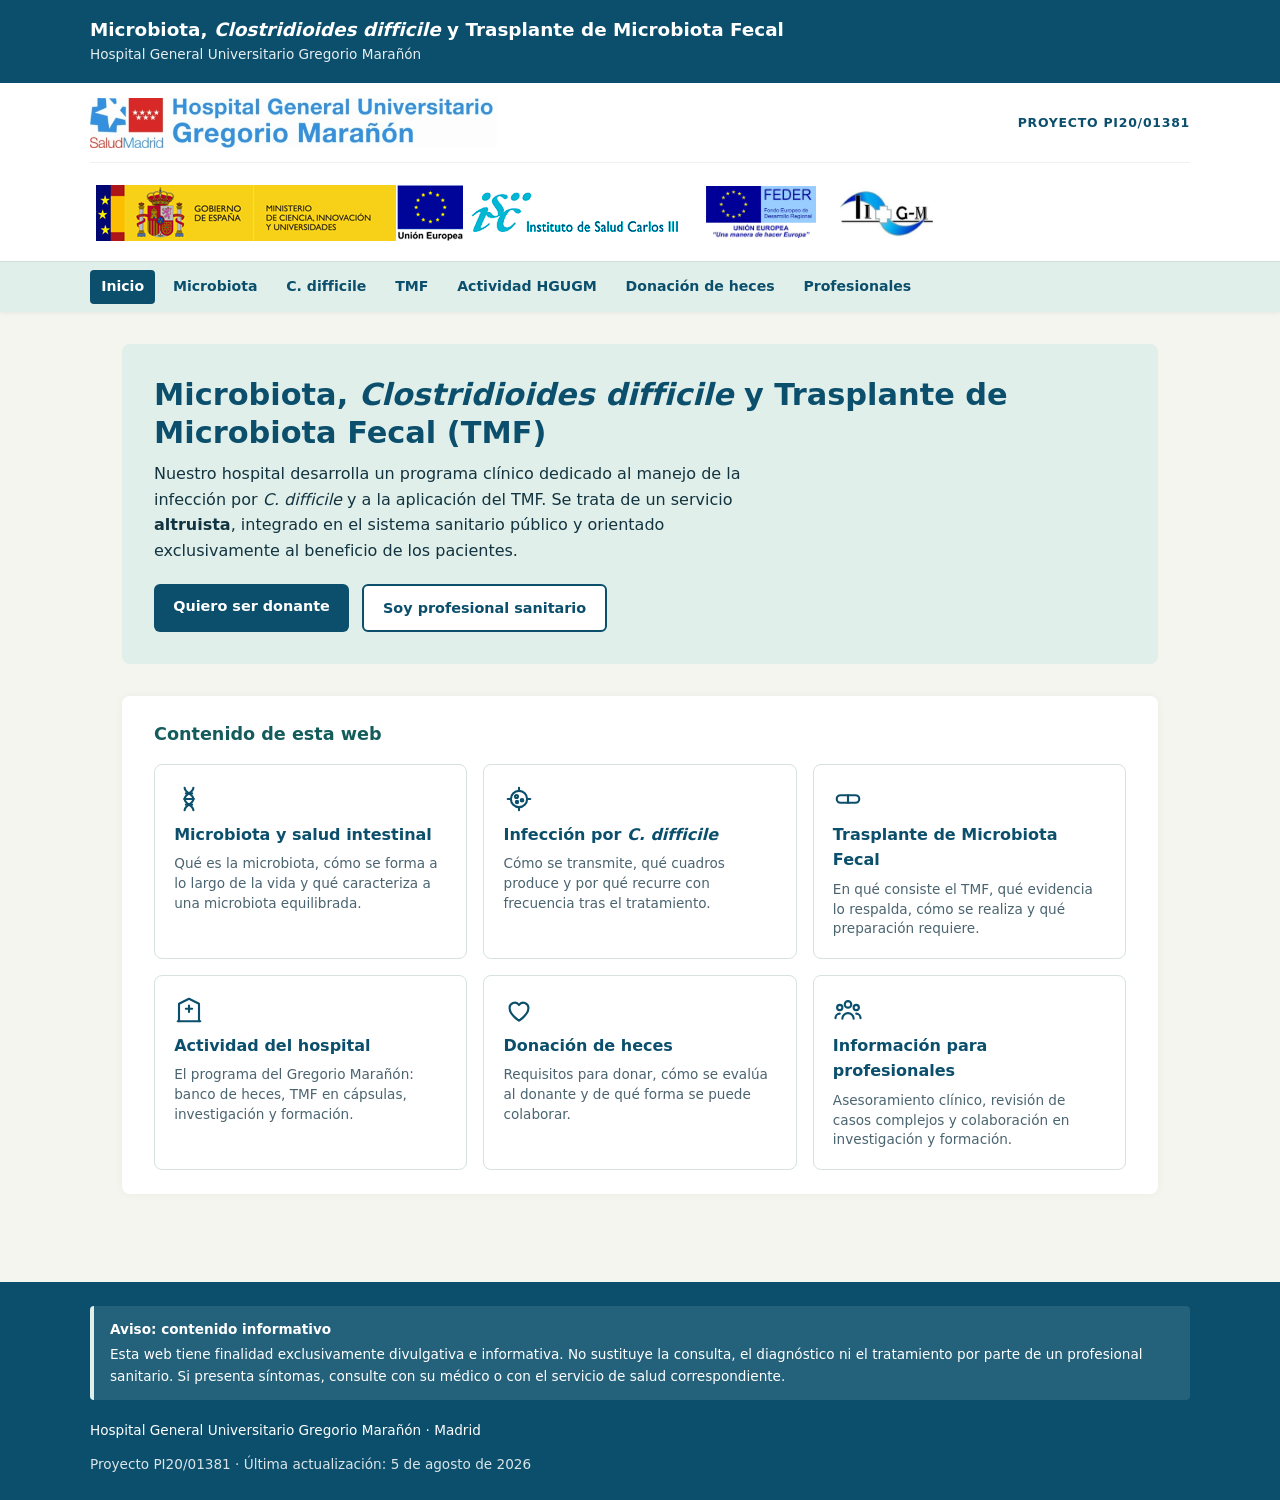
==== commit 9a20b85e: "Actualiza los logotipos institucionales de la cabecera - Retira el logotipo de la Universidad Complu" ====
--- a/index.html
+++ b/index.html
@@ -53,13 +53,15 @@
 
 <div class="cabecera-pie">
   <div class="cabecera-pie-inner">
-    <div class="logos">
+    <div class="logos-principal">
       <img src="images/logo-hgugm.jpeg" alt="Logo Hospital General Universitario Gregorio Marañón" width="716" height="88" decoding="async">
+      <p class="codigo-proyecto">Proyecto PI20/01381</p>
+    </div>
+    <div class="logos-financiadores">
+      <img class="logo-tira" src="images/logo-ministerio-isciii.png" alt="Gobierno de España · Ministerio de Ciencia, Innovación y Universidades · Unión Europea · Instituto de Salud Carlos III" width="592" height="69" decoding="async">
       <img src="images/logo-feder.png" alt="Logo Fondo Europeo de Desarrollo Regional - Unión Europea" width="248" height="117" decoding="async">
-      <img src="images/logo-ucm.png" alt="Logo Universidad Complutense de Madrid" width="448" height="412" decoding="async">
       <img src="images/logo-iisgm.png" alt="Logo IiSGM" width="260" height="142" decoding="async">
     </div>
-    <p class="codigo-proyecto">Proyecto PI20/01381</p>
   </div>
 </div>
 
--- a/estilo.css
+++ b/estilo.css
@@ -94,22 +94,40 @@
   border-bottom: 1px solid var(--borde);
   padding: 0.9rem 2rem;
 }
+/* Dos filas: arriba la entidad que publica, abajo los financiadores.
+   Se separan porque la tira institucional (Gobierno, Ministerio, UE, ISCIII)
+   mide 592x69 y su texto es muy pequeño: reducirla para que quepa en una
+   sola fila con el resto la haria ilegible, asi que se muestra a tamaño
+   nativo y no se comparte fila con el logotipo del hospital. */
 .cabecera-pie-inner {
   max-width: var(--ancho);
   margin: 0 auto;
   display: flex;
+  flex-direction: column;
+  gap: 0.9rem;
+}
+.logos-principal {
+  display: flex;
   align-items: center;
   justify-content: space-between;
-  gap: 1rem 2rem;
+  gap: 0.6rem 2rem;
   flex-wrap: wrap;
 }
-.logos {
-  display: flex;
+.logos-principal img { max-height: 50px; max-width: 100%; width: auto; height: auto; }
+
+.logos-financiadores {
+  display: flex;
+  align-items: center;
   gap: 1.5rem;
-  align-items: center;
   flex-wrap: wrap;
-}
-.logos img { max-height: 46px; width: auto; height: auto; }
+  padding-top: 0.9rem;
+  border-top: 1px solid #eef3f2;
+}
+/* Logotipos compactos: se limitan por altura */
+.logos-financiadores img { max-height: 52px; max-width: 100%; width: auto; height: auto; }
+/* Tira institucional apaisada: a tamaño nativo, solo se reduce si no cabe */
+.logos-financiadores img.logo-tira { max-height: none; }
+
 .codigo-proyecto {
   margin: 0;
   font-size: 0.78rem;
@@ -422,8 +440,10 @@
   header, main, nav, footer, .cabecera-pie { padding-left: 1rem; padding-right: 1rem; }
   .bloque, .portada-intro { padding: 1.2rem; }
   h1 { font-size: 1.5rem; }
-  .logos { gap: 1rem; }
-  .logos img { max-height: 38px; }
+  .logos-principal { gap: 0.5rem 1rem; }
+  .logos-principal img { max-height: 40px; }
+  .logos-financiadores { gap: 1rem; padding-top: 0.7rem; }
+  .logos-financiadores img { max-height: 40px; }
   .acciones .boton { flex: 1 1 100%; text-align: center; }
 }
 
